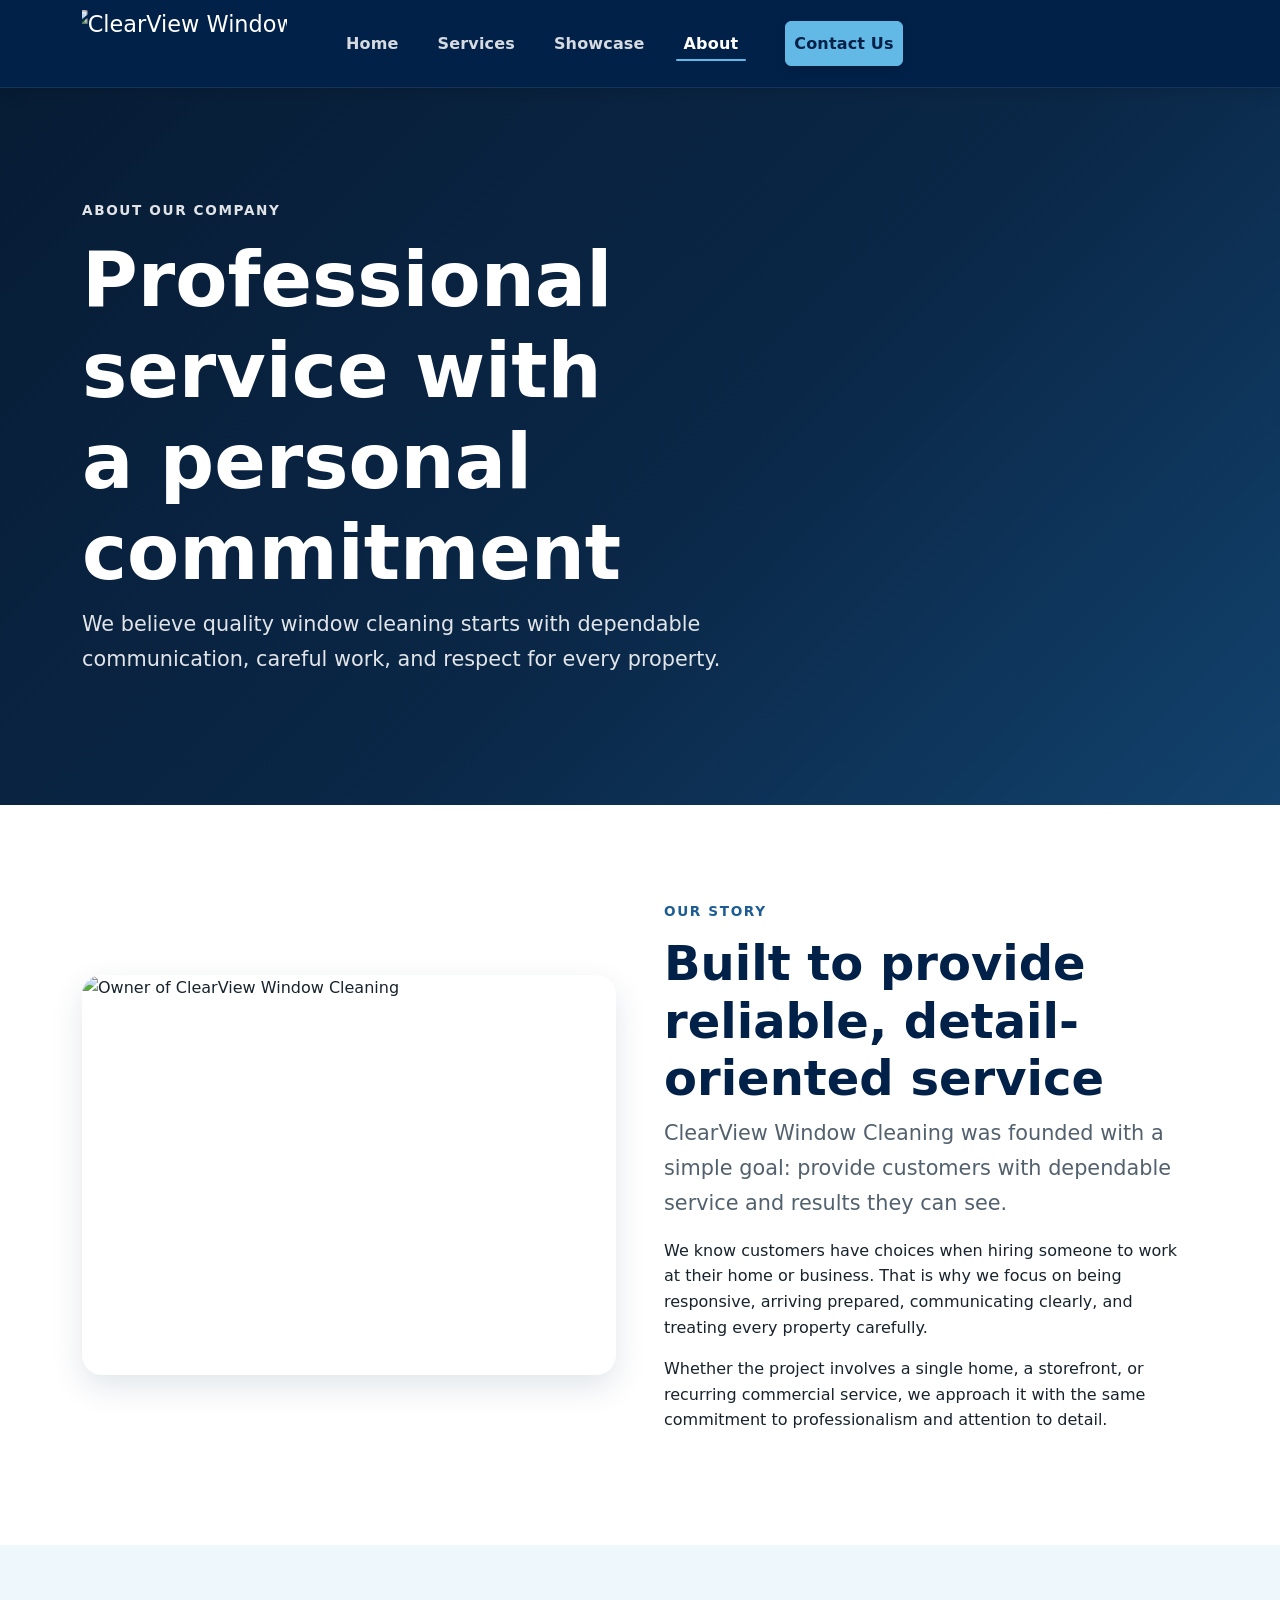
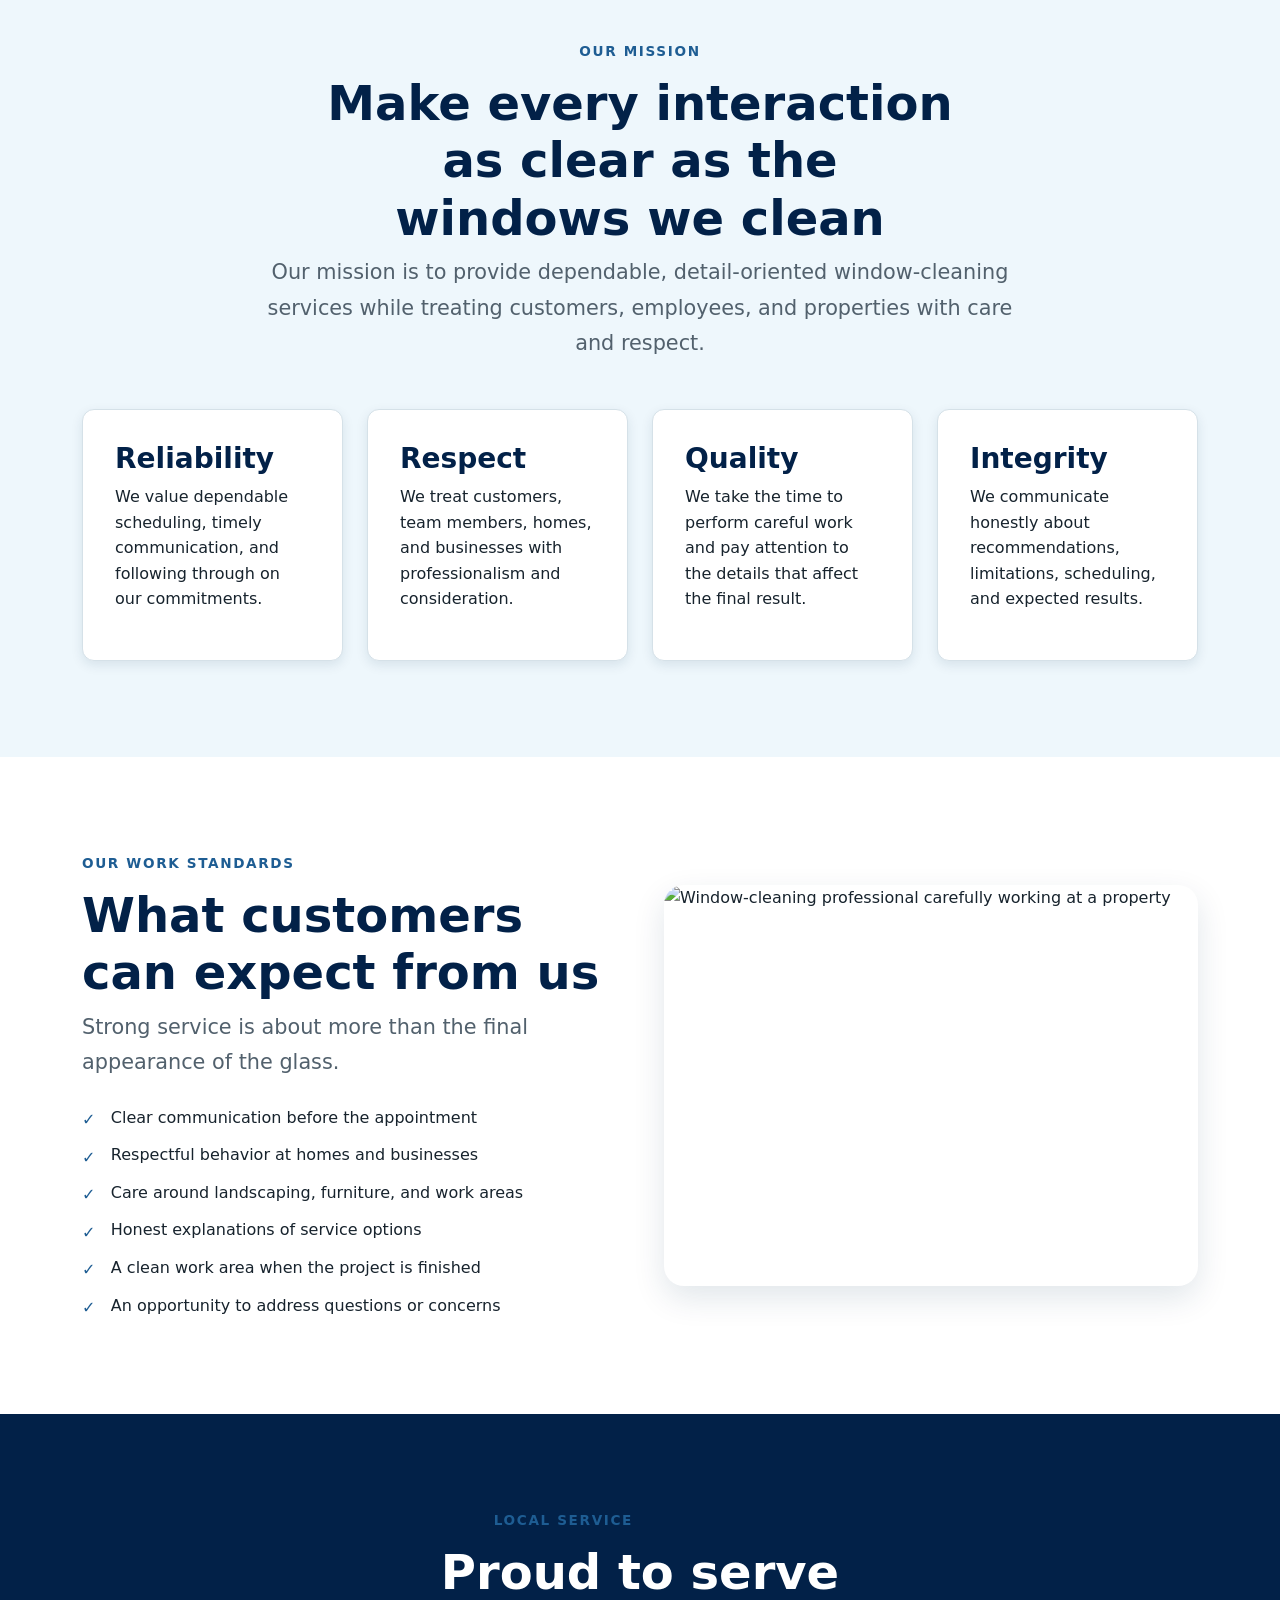
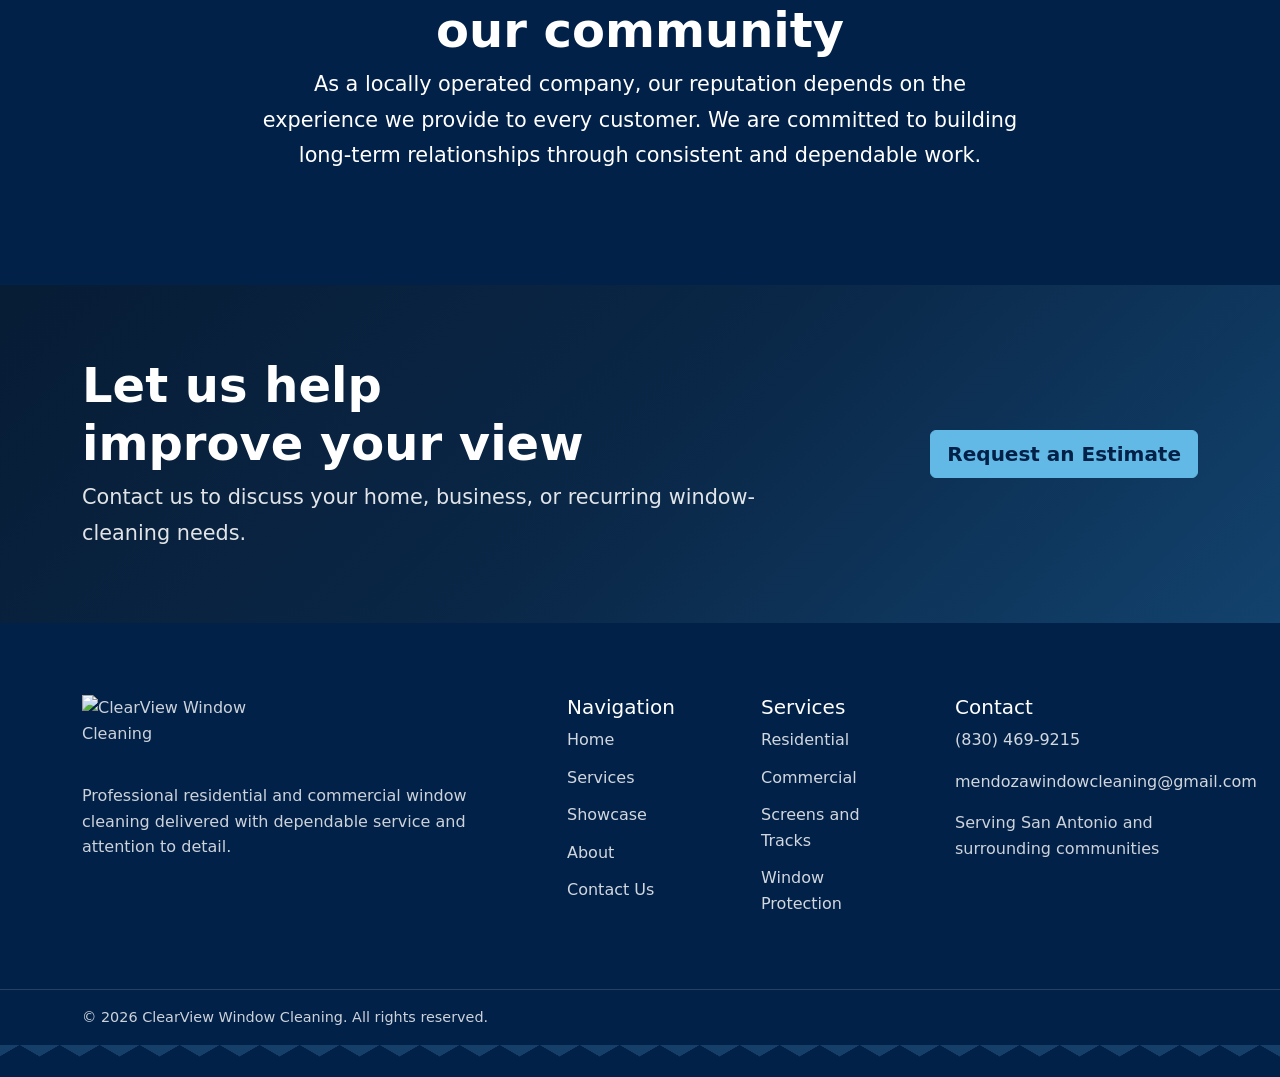
==== about.html @ 62ae5c35 "added some new things and fixing up the site" ====
<!doctype html>
<html lang="en">

<head>
    <meta charset="utf-8">
    <meta name="viewport" content="width=device-width, initial-scale=1">
    <meta name="description"
        content="Learn about ClearView Window Cleaning, our service philosophy, business values, and commitment to dependable window care.">
    <meta name="robots" content="index, follow">

    <title>
        About ClearView Window Cleaning | Our Values and Approach
    </title>

    <link rel="icon" href="icons/favicon.svg" type="image/svg+xml">
    <link rel="stylesheet" href="https://cdn.jsdelivr.net/npm/bootstrap@5.3.8/dist/css/bootstrap.min.css">
    <link rel="stylesheet" href="css/styles.css">
</head>

<body>
    <a class="skip-link" href="#main-content">
        Skip to main content
    </a>

    <header>
        <nav class="navbar navbar-expand-lg navbar-dark site-navbar" aria-label="Primary navigation">
            <div class="container">
                <a class="navbar-brand" href="index.html" aria-label="ClearView Window Cleaning home">
                    <img src="images/logo/company-logo.svg" alt="ClearView Window Cleaning" width="224" height="64">
                </a>

                <button class="navbar-toggler" type="button" data-bs-toggle="collapse"
                    data-bs-target="#primary-navigation" aria-controls="primary-navigation" aria-expanded="false"
                    aria-label="Open navigation menu">
                    <span class="navbar-toggler-icon"></span>
                </button>

                <div class="collapse navbar-collapse" id="primary-navigation">
                    <ul class="navbar-nav ms-auto">
                        <li class="nav-item">
                            <a class="nav-link" href="index.html" data-nav-link>
                                Home
                            </a>
                        </li>

                        <li class="nav-item">
                            <a class="nav-link" href="services.html" data-nav-link>
                                Services
                            </a>
                        </li>

                        <li class="nav-item">
                            <a class="nav-link" href="showcase.html" data-nav-link>
                                Showcase
                            </a>
                        </li>

                        <li class="nav-item">
                            <a class="nav-link" href="about.html" data-nav-link>
                                About
                            </a>
                        </li>

                        <li class="nav-item ms-lg-2">
                            <a class="nav-link nav-contact-link" href="contact.html" data-nav-link>
                                Contact Us
                            </a>
                        </li>
                    </ul>
                </div>
            </div>
        </nav>
    </header>

    <main id="main-content">
        <section class="page-hero honeycomb-accent">
            <div class="container">
                <div class="content-narrow">
                    <p class="section-eyebrow text-light-blue">
                        About our company
                    </p>

                    <h1>
                        Professional service with a personal commitment
                    </h1>

                    <p class="lead">
                        We believe quality window cleaning starts with dependable
                        communication, careful work, and respect for every property.
                    </p>
                </div>
            </div>
        </section>

        <section class="site-section" aria-labelledby="story-heading">
            <div class="container">
                <div class="row align-items-center g-5">
                    <div class="col-lg-6">
                        <img class="about-image" src="images/about/owner.webp" alt="Owner of ClearView Window Cleaning"
                            width="1000" height="750">
                    </div>

                    <div class="col-lg-6">
                        <p class="section-eyebrow">
                            Our story
                        </p>

                        <h2 id="story-heading">
                            Built to provide reliable, detail-oriented service
                        </h2>

                        <p class="lead text-muted-custom">
                            ClearView Window Cleaning was founded with a simple goal:
                            provide customers with dependable service and results
                            they can see.
                        </p>

                        <p>
                            We know customers have choices when hiring someone to
                            work at their home or business. That is why we focus on
                            being responsive, arriving prepared, communicating
                            clearly, and treating every property carefully.
                        </p>

                        <p>
                            Whether the project involves a single home, a storefront,
                            or recurring commercial service, we approach it with the
                            same commitment to professionalism and attention to
                            detail.
                        </p>
                    </div>
                </div>
            </div>
        </section>

        <section class="site-section section-soft-blue" aria-labelledby="mission-heading">
            <div class="container">
                <div class="section-header">
                    <p class="section-eyebrow">
                        Our mission
                    </p>

                    <h2 id="mission-heading">
                        Make every interaction as clear as the windows we clean
                    </h2>

                    <p class="lead text-muted-custom">
                        Our mission is to provide dependable, detail-oriented
                        window-cleaning services while treating customers,
                        employees, and properties with care and respect.
                    </p>
                </div>

                <div class="row g-4">
                    <div class="col-md-6 col-xl-3">
                        <article class="value-card">
                            <div class="value-card__body">
                                <h3>
                                    Reliability
                                </h3>

                                <p>
                                    We value dependable scheduling, timely communication,
                                    and following through on our commitments.
                                </p>
                            </div>
                        </article>
                    </div>

                    <div class="col-md-6 col-xl-3">
                        <article class="value-card">
                            <div class="value-card__body">
                                <h3>
                                    Respect
                                </h3>

                                <p>
                                    We treat customers, team members, homes, and
                                    businesses with professionalism and consideration.
                                </p>
                            </div>
                        </article>
                    </div>

                    <div class="col-md-6 col-xl-3">
                        <article class="value-card">
                            <div class="value-card__body">
                                <h3>
                                    Quality
                                </h3>

                                <p>
                                    We take the time to perform careful work and pay
                                    attention to the details that affect the final result.
                                </p>
                            </div>
                        </article>
                    </div>

                    <div class="col-md-6 col-xl-3">
                        <article class="value-card">
                            <div class="value-card__body">
                                <h3>
                                    Integrity
                                </h3>

                                <p>
                                    We communicate honestly about recommendations,
                                    limitations, scheduling, and expected results.
                                </p>
                            </div>
                        </article>
                    </div>
                </div>
            </div>
        </section>

        <section class="site-section" aria-labelledby="standards-heading">
            <div class="container">
                <div class="row align-items-center g-5">
                    <div class="col-lg-6 order-lg-2">
                        <img class="about-image" src="images/about/team-at-work.webp"
                            alt="Window-cleaning professional carefully working at a property" width="1000" height="750"
                            loading="lazy">
                    </div>

                    <div class="col-lg-6 order-lg-1">
                        <p class="section-eyebrow">
                            Our work standards
                        </p>

                        <h2 id="standards-heading">
                            What customers can expect from us
                        </h2>

                        <p class="lead text-muted-custom">
                            Strong service is about more than the final appearance of
                            the glass.
                        </p>

                        <ul class="check-list">
                            <li>
                                Clear communication before the appointment
                            </li>

                            <li>
                                Respectful behavior at homes and businesses
                            </li>

                            <li>
                                Care around landscaping, furniture, and work areas
                            </li>

                            <li>
                                Honest explanations of service options
                            </li>

                            <li>
                                A clean work area when the project is finished
                            </li>

                            <li>
                                An opportunity to address questions or concerns
                            </li>
                        </ul>
                    </div>
                </div>
            </div>
        </section>

        <section class="site-section section-dark honeycomb-accent" aria-labelledby="community-heading">
            <div class="container">
                <div class="content-narrow content-centered text-center">
                    <p class="section-eyebrow text-light-blue">
                        Local service
                    </p>

                    <h2 id="community-heading">
                        Proud to serve our community
                    </h2>

                    <p class="lead content-centered">
                        As a locally operated company, our reputation depends on
                        the experience we provide to every customer. We are
                        committed to building long-term relationships through
                        consistent and dependable work.
                    </p>
                </div>
            </div>
        </section>

        <section class="cta-section" aria-labelledby="about-cta-heading">
            <div class="container">
                <div class="row align-items-center g-4">
                    <div class="col-lg-8">
                        <h2 id="about-cta-heading">
                            Let us help improve your view
                        </h2>

                        <p class="lead mb-0">
                            Contact us to discuss your home, business, or recurring
                            window-cleaning needs.
                        </p>
                    </div>

                    <div class="col-lg-4 text-lg-end">
                        <a class="btn btn-brand btn-lg" href="contact.html">
                            Request an Estimate
                        </a>
                    </div>
                </div>
            </div>
        </section>
    </main>

    <footer class="site-footer honeycomb-strip">
        <div class="site-footer__main">
            <div class="container">
                <div class="row g-5">
                    <div class="col-lg-5">
                        <img class="site-footer__logo" src="images/logo/company-logo.svg"
                            alt="ClearView Window Cleaning" width="224" height="64" loading="lazy">

                        <p>
                            Professional residential and commercial window cleaning
                            delivered with dependable service and attention to detail.
                        </p>
                    </div>

                    <div class="col-6 col-lg-2">
                        <h2 class="h5">Navigation</h2>

                        <ul class="footer-links">
                            <li><a href="index.html">Home</a></li>
                            <li><a href="services.html">Services</a></li>
                            <li><a href="showcase.html">Showcase</a></li>
                            <li><a href="about.html">About</a></li>
                            <li><a href="contact.html">Contact Us</a></li>
                        </ul>
                    </div>

                    <div class="col-6 col-lg-2">
                        <h2 class="h5">Services</h2>

                        <ul class="footer-links">
                            <li>
                                <a href="services.html#residential">
                                    Residential
                                </a>
                            </li>

                            <li>
                                <a href="services.html#commercial">
                                    Commercial
                                </a>
                            </li>

                            <li>
                                <a href="services.html#tracks">
                                    Screens and Tracks
                                </a>
                            </li>

                            <li>
                                <a href="services.html#protection">
                                    Window Protection
                                </a>
                            </li>
                        </ul>
                    </div>

                    <div class="col-lg-3">
                        <h2 class="h5">Contact</h2>

                        <address>
                            <p>
                                <a href="tel:+8304699215">
                                    (830) 469-9215
                                </a>
                            </p>

                            <p>
                                <a href="mailto:mendozawindowcleaning@gmail.com">
                                    mendozawindowcleaning@gmail.com
                                </a>
                            </p>

                            <p>
                                Serving San Antonio and surrounding communities
                            </p>
                        </address>
                    </div>
                </div>
            </div>
        </div>

        <div class="site-footer__bottom">
            <div class="container">
                <p>
                    &copy;
                    <span data-current-year></span>
                    ClearView Window Cleaning. All rights reserved.
                </p>
            </div>
        </div>
    </footer>

    <script src="https://cdn.jsdelivr.net/npm/bootstrap@5.3.8/dist/js/bootstrap.bundle.min.js"></script>

    <script src="js/main.js"></script>
</body>

</html>
---- css/styles.css ----
/* ==================================================
   1. Custom Properties
   ================================================== */

:root {
  /* ===== Brand Colors ===== */

  /* Matches the logo background */
  --color-primary-dark: #022148;

  /* Main brand blue */
  --color-primary: #1E5D93;

  /* Accent blue for buttons */
  --color-primary-light: #63B9E6;

  /* Very light background */
  --color-primary-soft: #EEF7FC;

  /* ===== Neutrals ===== */

  --color-white: #ffffff;
  --color-off-white: #f7fafc;
  --color-surface: #ffffff;

  --color-text: #17232d;
  --color-text-muted: #52616d;
  --color-border: #d5e1e8;

  --color-error: #a32121;
  --color-success: #176b3a;
  --color-focus: #f5c84b;

  --font-family-base:
    system-ui,
    -apple-system,
    blinkmacsystemfont,
    "Segoe UI",
    sans-serif;

  --content-width: 75rem;
  --content-width-narrow: 48rem;
  --text-width: 65ch;

  --space-1: 0.5rem;
  --space-2: 0.75rem;
  --space-3: 1rem;
  --space-4: 1.5rem;
  --space-5: 2rem;
  --space-6: 3rem;
  --space-7: 4.5rem;
  --space-8: 6rem;

  --radius-small: 0.375rem;
  --radius-medium: 0.75rem;
  --radius-large: 1.25rem;
  --radius-pill: 100rem;

  --shadow-small: 0 0.25rem 0.75rem rgb(9 47 80 / 10%);
  --shadow-card: 0 0.75rem 2rem rgb(9 47 80 / 12%);
  --shadow-navbar: 0 0.25rem 1rem rgb(0 0 0 / 12%);

  --transition-fast: 150ms ease;
  --transition-standard: 250ms ease;
}


/* ==================================================
   2. Global Styles
   ================================================== */

html {
  scroll-behavior: smooth;
}

body {
  min-height: 100vh;
  margin: 0;
  overflow-x: hidden;
  color: var(--color-text);
  background-color: var(--color-white);
  font-family: var(--font-family-base);
  line-height: 1.6;
  text-rendering: optimizelegibility;
}

img,
svg {
  display: block;
  max-width: 100%;
}

img {
  height: auto;
}

a {
  color: var(--color-primary);
  text-decoration-thickness: 0.1em;
  text-underline-offset: 0.2em;
}

a:hover {
  color: var(--color-primary-dark);
}

button,
input,
select,
textarea {
  font: inherit;
}

address {
  margin: 0;
  font-style: normal;
}

main {
  overflow: hidden;
}


/* ==================================================
   3. Typography
   ================================================== */

h1,
h2,
h3,
h4,
h5,
h6 {
  margin-top: 0;
  color: var(--color-primary-dark);
  font-weight: 700;
  line-height: 1.2;
  text-wrap: balance;
}

h1 {
  font-size: clamp(2.4rem, 6vw, 4.75rem);
}

h2 {
  font-size: clamp(1.9rem, 4vw, 3rem);
}

h3 {
  font-size: clamp(1.3rem, 2.5vw, 1.75rem);
}

p {
  max-width: var(--text-width);
}

.lead {
  font-size: clamp(1.1rem, 2vw, 1.3rem);
  line-height: 1.7;
}

.text-muted-custom {
  color: var(--color-text-muted);
}

.text-light-blue {
  color: var(--color-primary-light);
}

.section-eyebrow {
  margin-bottom: var(--space-2);
  color: var(--color-primary);
  font-size: 0.85rem;
  font-weight: 700;
  letter-spacing: 0.12em;
  text-transform: uppercase;
}


/* ==================================================
   4. Accessibility
   ================================================== */

.skip-link {
  position: fixed;
  top: var(--space-2);
  left: var(--space-2);
  z-index: 2000;
  padding: var(--space-2) var(--space-3);
  color: var(--color-white);
  background-color: var(--color-primary-dark);
  border-radius: var(--radius-small);
  transform: translateY(-200%);
  transition: transform var(--transition-fast);
}

.skip-link:focus {
  transform: translateY(0);
}

:focus-visible {
  outline: 0.2rem solid var(--color-focus);
  outline-offset: 0.2rem;
}

.visually-hidden-focusable:not(:focus, :focus-within) {
  position: absolute !important;
}

.required-indicator {
  color: var(--color-error);
}


/* ==================================================
   5. Shared Layout
   ================================================== */

.site-section {
  padding-block: clamp(4rem, 8vw, var(--space-8));
}

.site-section-sm {
  padding-block: clamp(2.5rem, 5vw, var(--space-6));
}

.section-light {
  background-color: var(--color-off-white);
}

.section-soft-blue {
  background-color: var(--color-primary-soft);
}

.section-dark {
  color: var(--color-white);
  background-color: var(--color-primary-dark);
}

.section-dark h2,
.section-dark h3 {
  color: var(--color-white);
}

.section-header {
  max-width: var(--content-width-narrow);
  margin-inline: auto;
  margin-bottom: clamp(2rem, 5vw, var(--space-6));
  text-align: center;
}

.section-header p {
  margin-inline: auto;
}

.content-narrow {
  max-width: var(--content-width-narrow);
}

.content-centered {
  margin-inline: auto;
}


/* ==================================================
   6. Header and Navigation
   ================================================== */

.site-navbar {
  position: relative;
  z-index: 1030;
  min-height: 5.5rem;
  padding-block: 0.5rem;
  background-color: var(--color-primary-dark);
  border-bottom: 0.0625rem solid rgb(255 255 255 / 8%);
  box-shadow: var(--shadow-navbar);
}

.site-navbar .container {
  display: flex;
  align-items: center;
  justify-content: flex-start;
  gap: clamp(1.5rem, 4vw, 4rem);
}

/* Logo */

.site-navbar .navbar-brand {
  display: flex;
  align-items: center;
  flex: 0 0 auto;
  width: clamp(12rem, 16vw, 15rem);
  height: 4.25rem;
  padding: 0;
  margin: 0;
  overflow: hidden;
  background-color: var(--color-primary-dark);
}

.site-navbar .navbar-brand img {
  display: block;
  width: 100%;
  height: 100%;
  max-width: none;
  max-height: none;
  object-fit: cover;
  object-position: center;
  transform: scale(1.12);
}

/* Navigation container */

.site-navbar .navbar-collapse {
  flex: 0 1 auto;
}

.site-navbar .navbar-nav {
  display: flex;
  align-items: center;
  gap: clamp(1rem, 1.8vw, 1.75rem);
  margin: 0 !important;
}

/* Individual navigation items */

.site-navbar .nav-item {
  display: flex;
  align-items: center;
}

.site-navbar .nav-link {
  position: relative;
  padding: 0.8rem 0;
  color: rgb(255 255 255 / 84%);
  background-color: transparent;
  font-size: 1rem;
  font-weight: 600;
  letter-spacing: 0.01em;
  line-height: 1.2;
  border-radius: 0;
  transition:
    color var(--transition-fast),
    opacity var(--transition-fast);
}

.site-navbar .nav-link::after {
  position: absolute;
  right: 0;
  bottom: 0.3rem;
  left: 0;
  height: 0.125rem;
  content: "";
  background-color: var(--color-primary-light);
  border-radius: var(--radius-pill);
  transform: scaleX(0);
  transform-origin: center;
  transition: transform var(--transition-fast);
}

.site-navbar .nav-link:hover,
.site-navbar .nav-link:focus-visible {
  color: var(--color-white);
  background-color: transparent;
}

.site-navbar .nav-link:hover::after,
.site-navbar .nav-link:focus-visible::after {
  transform: scaleX(0.45);
}

/* Current page */

.site-navbar .nav-link.active,
.site-navbar .nav-link[aria-current="page"] {
  color: var(--color-white);
  background-color: transparent;
}

.site-navbar .nav-link.active::after,
.site-navbar .nav-link[aria-current="page"]::after {
  transform: scaleX(1);
}

/* Contact call-to-action */

.site-navbar .nav-contact-link {
  padding: 0.75rem 1.1rem;
  margin-left: var(--space-1);
  color: var(--color-primary-dark) !important;
  background-color: var(--color-primary-light);
  border: 0.0625rem solid var(--color-primary-light);
  border-radius: var(--radius-small);
  box-shadow: 0 0.25rem 0.75rem rgb(0 0 0 / 12%);
  transition:
    color var(--transition-fast),
    background-color var(--transition-fast),
    border-color var(--transition-fast),
    box-shadow var(--transition-fast),
    transform var(--transition-fast);
}

.site-navbar .nav-contact-link::after {
  display: none;
}

.site-navbar .nav-contact-link:hover,
.site-navbar .nav-contact-link:focus-visible {
  color: var(--color-white) !important;
  background-color: var(--color-primary);
  border-color: var(--color-primary);
  box-shadow: 0 0.4rem 1rem rgb(0 0 0 / 18%);
  transform: translateY(-0.1rem);
}

.site-navbar .nav-contact-link.active,
.site-navbar .nav-contact-link[aria-current="page"] {
  color: var(--color-white) !important;
  background-color: var(--color-primary);
  border-color: var(--color-primary);
}

/* Mobile menu button */

.site-navbar .navbar-toggler {
  padding: 0.55rem 0.7rem;
  margin-left: auto;
  color: var(--color-white);
  background-color: transparent;
  border-color: rgb(255 255 255 / 35%);
  border-radius: var(--radius-small);
}

.site-navbar .navbar-toggler:hover {
  background-color: rgb(255 255 255 / 8%);
}

.site-navbar .navbar-toggler:focus {
  box-shadow: 0 0 0 0.2rem rgb(99 185 230 / 35%);
}


/* ==================================================
   7. Hero Sections
   ================================================== */

.hero {
  position: relative;
  display: grid;
  min-height: clamp(34rem, 80svh, 48rem);
  align-items: center;
  isolation: isolate;
  color: var(--color-white);
  background-color: var(--color-primary-dark);
  background-position: center;
  background-size: cover;
}

.hero::before {
  position: absolute;
  z-index: -2;
  inset: 0;
  content: "";
  background:
    radial-gradient(
      circle at top right,
      rgb(28 89 138 / 18%),
      transparent 40%
    ),
    linear-gradient(
      90deg,
      rgb(5 25 44 / 82%) 0%,
      rgb(10 39 71 / 58%) 55%,
      rgb(10 39 71 / 15%) 100%
    );
}

.hero-content {
  max-width: 46rem;
  padding-block: var(--space-7);
}

.hero h1 {
  color: var(--color-white);
}

.hero p {
  color: rgb(255 255 255 / 90%);
}

.hero-actions {
  display: flex;
  flex-wrap: wrap;
  gap: var(--space-3);
  margin-top: var(--space-5);
}

.page-hero {
  position: relative;
  padding-block: clamp(4.5rem, 10vw, 7rem);
  overflow: hidden;
  color: var(--color-white);
    background:
        linear-gradient(
            135deg,
            #071C35 0%,
            #0A2747 55%,
            #12426D 100%
        );
}

.page-hero h1 {
  color: var(--color-white);
}

.page-hero p {
  color: rgb(255 255 255 / 88%);
}

.hero--home {
  background-image: url("../images/logo/business_vehicle2.png");
}

/* ==================================================
   8. Buttons
   ================================================== */

.btn {
  border-radius: var(--radius-small);
  font-weight: 700;
  transition:
    transform var(--transition-fast),
    background-color var(--transition-fast),
    border-color var(--transition-fast),
    color var(--transition-fast),
    box-shadow var(--transition-fast);
}

.btn:hover {
  transform: translateY(-0.1rem);
}

.btn-brand {
  color: var(--color-primary-dark);
  background-color: var(--color-primary-light);
  border-color: var(--color-primary-light);
}

.btn-brand:hover,
.btn-brand:focus-visible {
  color: var(--color-white);
  background-color: var(--color-primary);
  border-color: var(--color-primary);
}

.btn-brand-dark {
  color: var(--color-white);
  background-color: var(--color-primary-dark);
  border-color: var(--color-primary-dark);
}

.btn-brand-dark:hover,
.btn-brand-dark:focus-visible {
  color: var(--color-white);
  background-color: var(--color-primary);
  border-color: var(--color-primary);
}

.btn-brand-outline {
  color: var(--color-primary-dark);
  background-color: transparent;
  border-color: var(--color-primary);
}

.btn-brand-outline:hover,
.btn-brand-outline:focus-visible,
.btn-brand-outline.active {
  color: var(--color-white);
  background-color: var(--color-primary);
  border-color: var(--color-primary);
}

.btn-white-outline {
  color: var(--color-white);
  background-color: transparent;
  border-color: rgb(255 255 255 / 75%);
}

.btn-white-outline:hover,
.btn-white-outline:focus-visible {
  color: var(--color-primary-dark);
  background-color: var(--color-white);
  border-color: var(--color-white);
}


/* ==================================================
   9. Cards
   ================================================== */

.service-card,
.feature-card,
.value-card {
  height: 100%;
  overflow: hidden;
  background-color: var(--color-surface);
  border: 0.0625rem solid var(--color-border);
  border-radius: var(--radius-medium);
  box-shadow: var(--shadow-small);
  transition:
    transform var(--transition-standard),
    box-shadow var(--transition-standard);
}

.service-card:hover,
.feature-card:hover,
.value-card:hover {
  transform: translateY(-0.35rem);
  box-shadow: var(--shadow-card);
}

.service-card img {
  width: 100%;
  aspect-ratio: 16 / 10;
  object-fit: cover;
}

.service-card__body,
.feature-card__body,
.value-card__body {
  padding: clamp(1.25rem, 3vw, var(--space-5));
}

.service-card__icon,
.feature-card__icon {
  display: inline-grid;
  width: 3.5rem;
  aspect-ratio: 1;
  margin-bottom: var(--space-4);
  place-items: center;
  color: var(--color-primary-dark);
  background-color: var(--color-primary-soft);
  border-radius: 50%;
}

.service-card__icon svg,
.feature-card__icon svg {
  width: 1.75rem;
  height: 1.75rem;
}


/* ==================================================
   10. Service Detail Sections
   ================================================== */

.service-detail {
  padding-block: var(--space-6);
  border-bottom: 0.0625rem solid var(--color-border);
}

.service-detail:last-child {
  border-bottom: 0;
}

.service-detail__image {
  width: 100%;
  aspect-ratio: 4 / 3;
  object-fit: cover;
  border-radius: var(--radius-large);
  box-shadow: var(--shadow-card);
}

.check-list {
  display: grid;
  gap: var(--space-2);
  padding: 0;
  margin: var(--space-4) 0 0;
  list-style: none;
}

.check-list li {
  position: relative;
  padding-left: 1.8rem;
}

.check-list li::before {
  position: absolute;
  top: 0.15em;
  left: 0;
  color: var(--color-primary);
  content: "✓";
  font-weight: 800;
}


/* ==================================================
   11. Showcase Gallery
   ================================================== */

.gallery-filters {
  display: flex;
  flex-wrap: wrap;
  justify-content: center;
  gap: var(--space-2);
  margin-bottom: var(--space-5);
}

.gallery-item {
  transition:
    opacity var(--transition-standard),
    transform var(--transition-standard);
}

.gallery-item[hidden] {
  display: none;
}

.gallery-card {
  position: relative;
  height: 100%;
  overflow: hidden;
  background-color: var(--color-primary-dark);
  border-radius: var(--radius-medium);
  box-shadow: var(--shadow-small);
}

.gallery-card img {
  width: 100%;
  aspect-ratio: 4 / 3;
  object-fit: cover;
  transition:
    transform var(--transition-standard),
    opacity var(--transition-standard);
}

.gallery-card:hover img {
  opacity: 0.82;
  transform: scale(1.035);
}

.gallery-card__content {
  position: absolute;
  right: 0;
  bottom: 0;
  left: 0;
  padding: var(--space-4);
  color: var(--color-white);
  background:
    linear-gradient(
      0deg,
      rgb(5 32 55 / 92%),
      rgb(5 32 55 / 0%)
    );
}

.gallery-card__content h2,
.gallery-card__content h3 {
  margin-bottom: var(--space-1);
  color: var(--color-white);
}

.gallery-card__content p {
  margin: 0;
  color: rgb(255 255 255 / 88%);
}


/* ==================================================
   12. About Page
   ================================================== */

.about-image {
  width: 100%;
  aspect-ratio: 4 / 3;
  object-fit: cover;
  border-radius: var(--radius-large);
  box-shadow: var(--shadow-card);
}

.stat {
  padding: var(--space-4);
  text-align: center;
  background-color: var(--color-primary-soft);
  border-radius: var(--radius-medium);
}

.stat__number {
  display: block;
  color: var(--color-primary-dark);
  font-size: clamp(2rem, 5vw, 3.25rem);
  font-weight: 800;
  line-height: 1;
}

.stat__label {
  display: block;
  margin-top: var(--space-2);
  color: var(--color-text-muted);
  font-weight: 600;
}


/* ==================================================
   13. Contact Page and Forms
   ================================================== */

.contact-card {
  /* height: 100%; */
  padding: clamp(1.5rem, 4vw, var(--space-6));
  background-color: var(--color-white);
  border: 0.0625rem solid var(--color-border);
  border-radius: var(--radius-large);
  box-shadow: var(--shadow-card);
}

.contact-details {
  display: grid;
  gap: var(--space-4);
  padding: 0;
  margin: 0;
  list-style: none;
}

.contact-details__item {
  display: grid;
  grid-template-columns: auto 1fr;
  gap: var(--space-3);
  align-items: start;
}

.contact-details__icon {
  display: grid;
  width: 2.75rem;
  aspect-ratio: 1;
  place-items: center;
  color: var(--color-primary-dark);
  background-color: var(--color-primary-soft);
  border-radius: 50%;
}

.form-label {
  color: var(--color-primary-dark);
  font-weight: 700;
}

.form-control,
.form-select {
  min-height: 3rem;
  color: var(--color-text);
  background-color: var(--color-white);
  border-color: var(--color-border);
  border-radius: var(--radius-small);
}

textarea.form-control {
  min-height: 10rem;
  resize: vertical;
}

.form-control:focus,
.form-select:focus {
  border-color: var(--color-primary);
  box-shadow: 0 0 0 0.2rem rgb(23 109 163 / 20%);
}

.form-control.is-invalid,
.form-select.is-invalid {
  border-color: var(--color-error);
}

.form-status {
  display: none;
  padding: var(--space-3);
  margin-top: var(--space-4);
  border-radius: var(--radius-small);
}

.form-status.is-visible {
  display: block;
}

.form-status--success {
  color: var(--color-success);
  background-color: rgb(23 107 58 / 10%);
  border: 0.0625rem solid rgb(23 107 58 / 35%);
}

.form-status--error {
  color: var(--color-error);
  background-color: rgb(163 33 33 / 10%);
  border: 0.0625rem solid rgb(163 33 33 / 35%);
}


/* ==================================================
   14. Call-to-Action Sections
   ================================================== */

.cta-section {
  position: relative;
  padding-block: clamp(3.5rem, 8vw, var(--space-7));
  overflow: hidden;
  isolation: isolate;
  color: var(--color-white);
    background:
        linear-gradient(
            135deg,
            #071C35,
            #0A2747,
            #12426D
        );
}

.cta-section h2 {
  color: var(--color-white);
}

.cta-section p {
  color: rgb(255 255 255 / 88%);
}


/* ==================================================
   15. Honeycomb Decorations
   ================================================== */

.honeycomb-accent {
  position: relative;
  overflow: hidden;
}

.honeycomb-accent::after {
  position: absolute;
  right: -3rem;
  bottom: -4rem;
  z-index: -1;
  width: 22rem;
  height: 16rem;
  content: "";
  opacity: 0.12;
  background-image:
    linear-gradient(
      30deg,
      transparent 24%,
      currentcolor 25%,
      currentcolor 26%,
      transparent 27%,
      transparent 74%,
      currentcolor 75%,
      currentcolor 76%,
      transparent 77%
    ),
    linear-gradient(
      150deg,
      transparent 24%,
      currentcolor 25%,
      currentcolor 26%,
      transparent 27%,
      transparent 74%,
      currentcolor 75%,
      currentcolor 76%,
      transparent 77%
    );
  background-size: 3rem 5.2rem;
  color: var(--color-primary-light);
  pointer-events: none;
  transform: rotate(-8deg);
}

.honeycomb-strip {
  position: relative;
}

.honeycomb-strip::after {
  display: block;
  height: 2rem;
  content: "";
  opacity: 0.2;
  background:
    linear-gradient(
      30deg,
      var(--color-primary-light) 12%,
      transparent 12.5%,
      transparent 87%,
      var(--color-primary-light) 87.5%
    ),
    linear-gradient(
      150deg,
      var(--color-primary-light) 12%,
      transparent 12.5%,
      transparent 87%,
      var(--color-primary-light) 87.5%
    );
  background-size: 2.5rem 4.3rem;
}


/* ==================================================
   16. Footer
   ================================================== */

.site-footer {
  color: rgb(255 255 255 / 80%);
  background-color: var(--color-primary-dark);
}

.site-footer__main {
  padding-block: var(--space-7);
}

.site-footer h2,
.site-footer h3 {
  color: var(--color-white);
}

.site-footer a {
  color: rgb(255 255 255 / 82%);
  text-decoration: none;
}

.site-footer a:hover,
.site-footer a:focus-visible {
  color: var(--color-primary-light);
  text-decoration: underline;
}

.site-footer__logo {
  width: auto;
  max-width: 14rem;
  max-height: 4rem;
  margin-bottom: var(--space-4);
}

.footer-links {
  display: grid;
  gap: var(--space-2);
  padding: 0;
  margin: 0;
  list-style: none;
}

.site-footer__bottom {
  padding-block: var(--space-3);
  border-top: 0.0625rem solid rgb(255 255 255 / 14%);
}

.site-footer__bottom p {
  margin: 0;
  font-size: 0.9rem;
}


/* ==================================================
   17. Responsive Adjustments
   ================================================== */

@media (max-width: 61.999em) {
  .site-navbar {
    min-height: 5rem;
  }

  .site-navbar .container {
    justify-content: space-between;
    gap: var(--space-3);
  }

  .site-navbar .navbar-brand {
    width: min(12rem, 58vw);
    height: 3.75rem;
  }

  .site-navbar .navbar-brand img {
    transform: scale(1.1);
  }

  .site-navbar .navbar-collapse {
    flex-basis: 100%;
    margin-top: var(--space-3);
    padding: var(--space-3);
    background-color: #051729;
    border: 0.0625rem solid rgb(255 255 255 / 9%);
    border-radius: var(--radius-medium);
    box-shadow: var(--shadow-card);
  }

  .site-navbar .navbar-nav {
    align-items: stretch;
    gap: 0;
    margin: 0 !important;
  }

  .site-navbar .nav-item {
    display: block;
  }

  .site-navbar .nav-link {
    width: 100%;
    padding: var(--space-3);
    border-bottom: 0.0625rem solid rgb(255 255 255 / 8%);
  }

  .site-navbar .nav-link::after {
    top: 50%;
    right: auto;
    bottom: auto;
    left: 0;
    width: 0.1875rem;
    height: 1.5rem;
    transform: translateY(-50%) scaleY(0);
  }

  .site-navbar .nav-link:hover::after,
  .site-navbar .nav-link:focus-visible::after {
    transform: translateY(-50%) scaleY(0.5);
  }

  .site-navbar .nav-link.active::after,
  .site-navbar .nav-link[aria-current="page"]::after {
    transform: translateY(-50%) scaleY(1);
  }

  .site-navbar .nav-contact-link {
    width: 100%;
    margin-top: var(--space-3);
    margin-left: 0;
    text-align: center;
    border-bottom: 0;
  }

  .site-navbar .nav-contact-link::after {
    display: none;
  }

  .col-lg-7 > .contact-card {
    height: 100%;
  }
}

@media (max-width: 47.999em) {
  .hero {
    min-height: 38rem;
    background-position: 60% center;
  }

  .hero::before {
    background:
      linear-gradient(
        90deg,
        rgb(5 32 55 / 84%),
        rgb(9 47 80 / 58%)
      );
  }

  .hero-actions {
    align-items: stretch;
    flex-direction: column;
  }

  .hero-actions .btn {
    width: 100%;
  }

  .gallery-filters .btn {
    flex: 1 1 auto;
  }
}


/* ==================================================
   18. Reduced Motion
   ================================================== */

@media (prefers-reduced-motion: reduce) {
  html {
    scroll-behavior: auto;
  }

  *,
  *::before,
  *::after {
    scroll-behavior: auto !important;
    transition-duration: 0.01ms !important;
    animation-duration: 0.01ms !important;
    animation-iteration-count: 1 !important;
  }

  .btn:hover,
  .service-card:hover,
  .feature-card:hover,
  .value-card:hover {
    transform: none;
  }
}


/* ==================================================
   19. Print Styles
   ================================================== */

@media print {
  .site-navbar,
  .site-footer,
  .hero-actions,
  .cta-section,
  .gallery-filters {
    display: none !important;
  }

  body {
    color: #000000;
    background: #ffffff;
  }

  a {
    color: inherit;
    text-decoration: underline;
  }
}
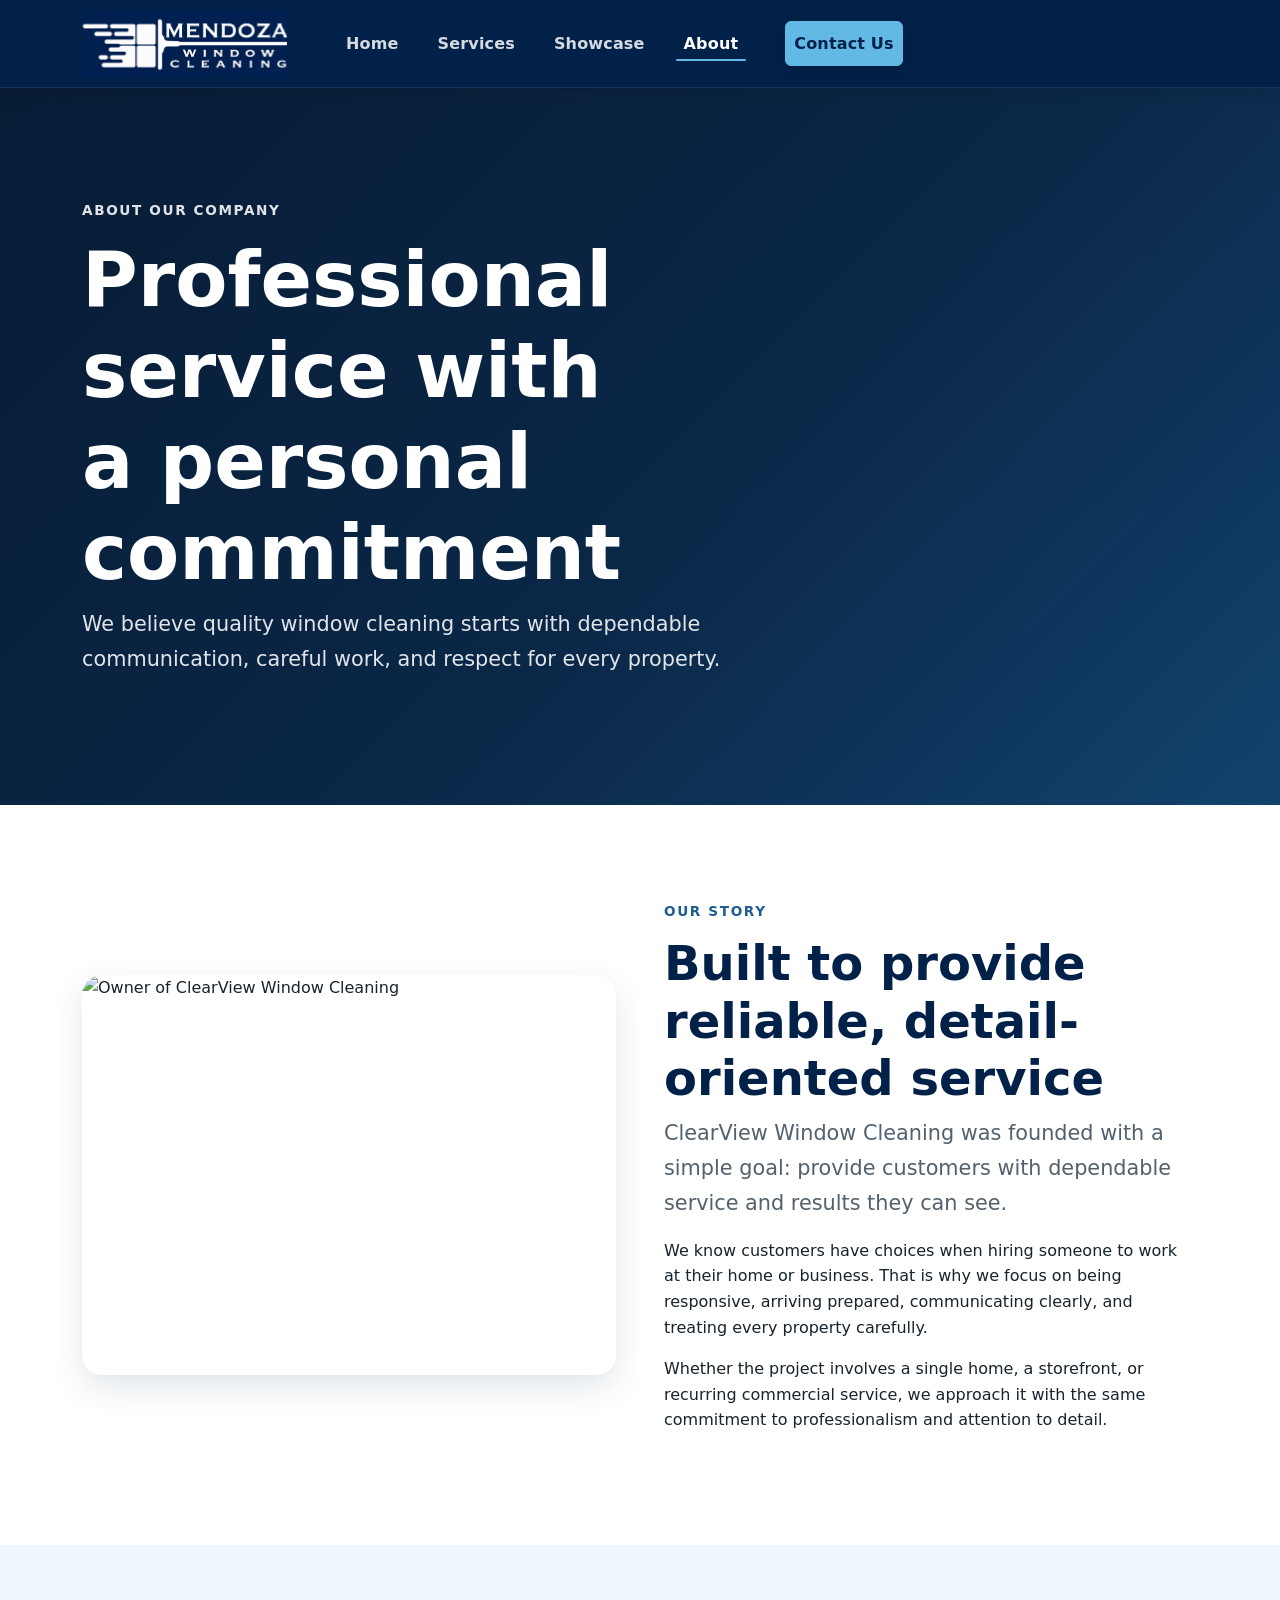
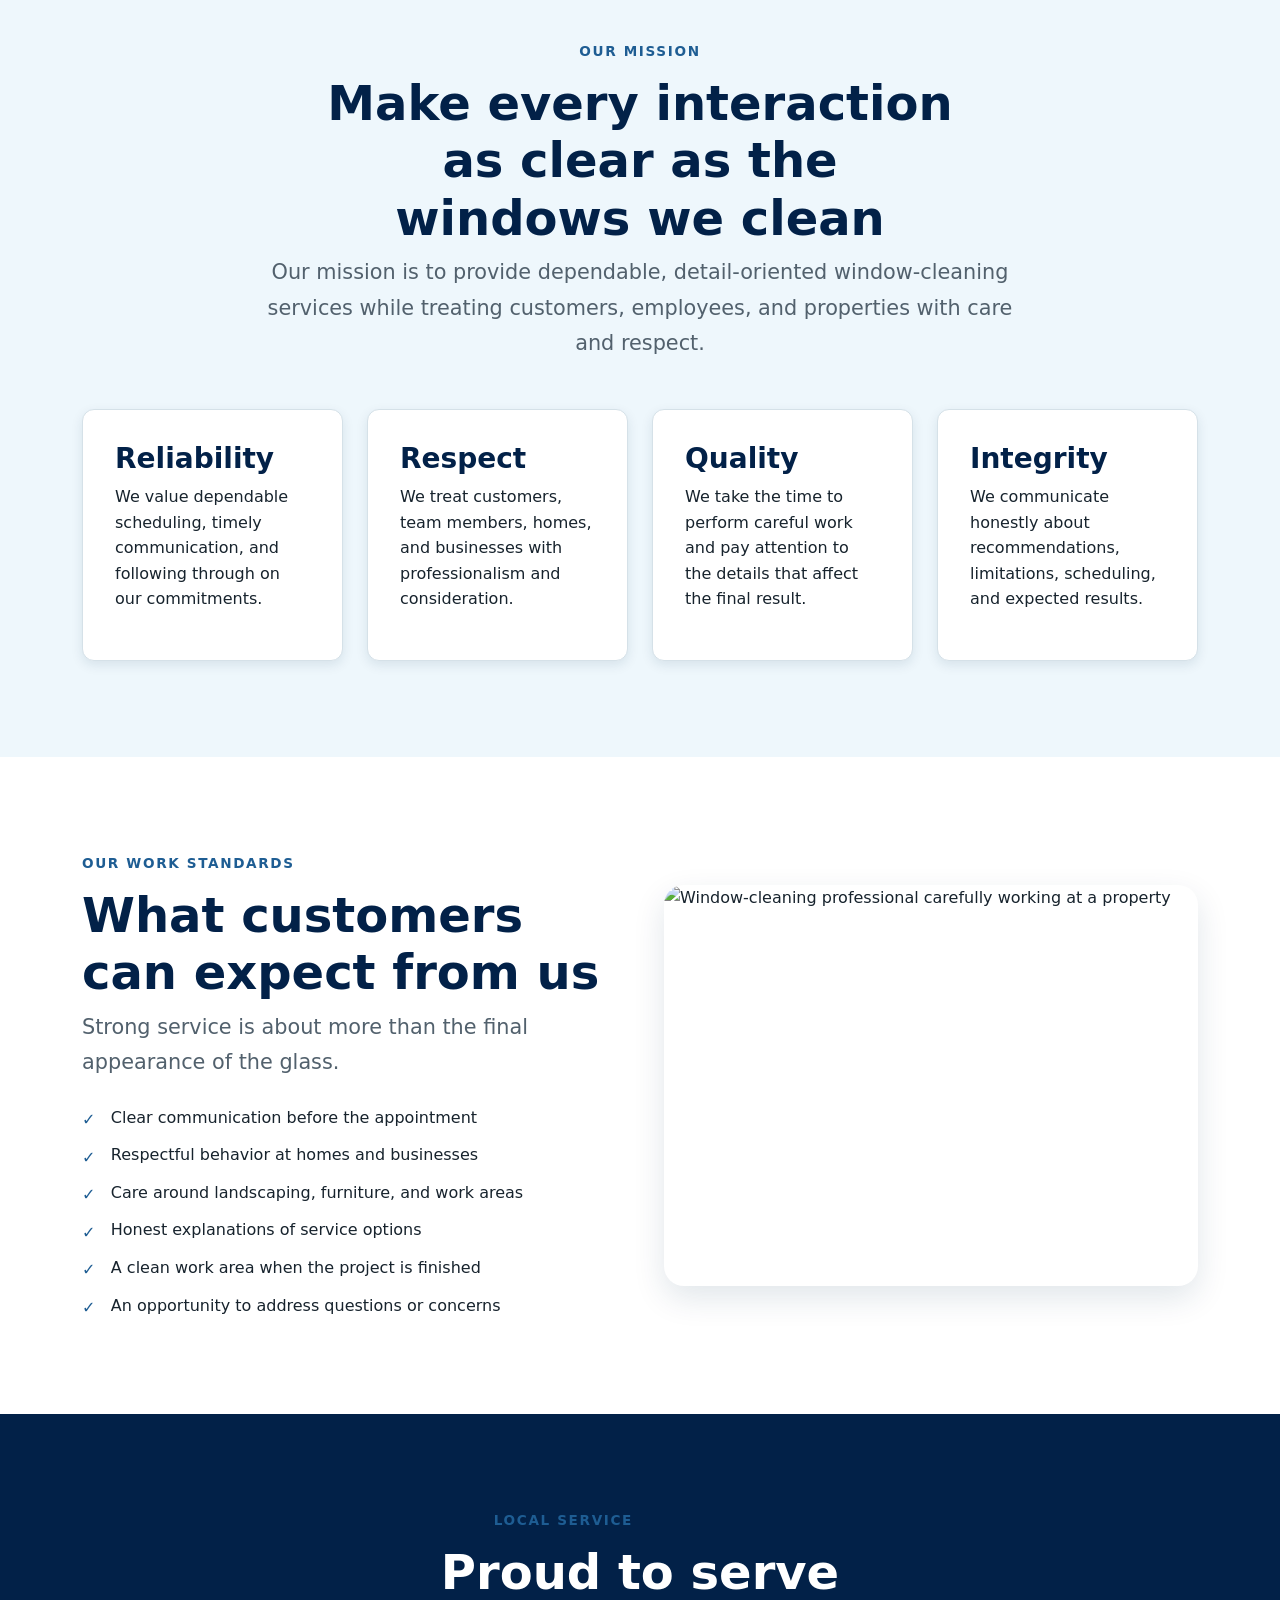
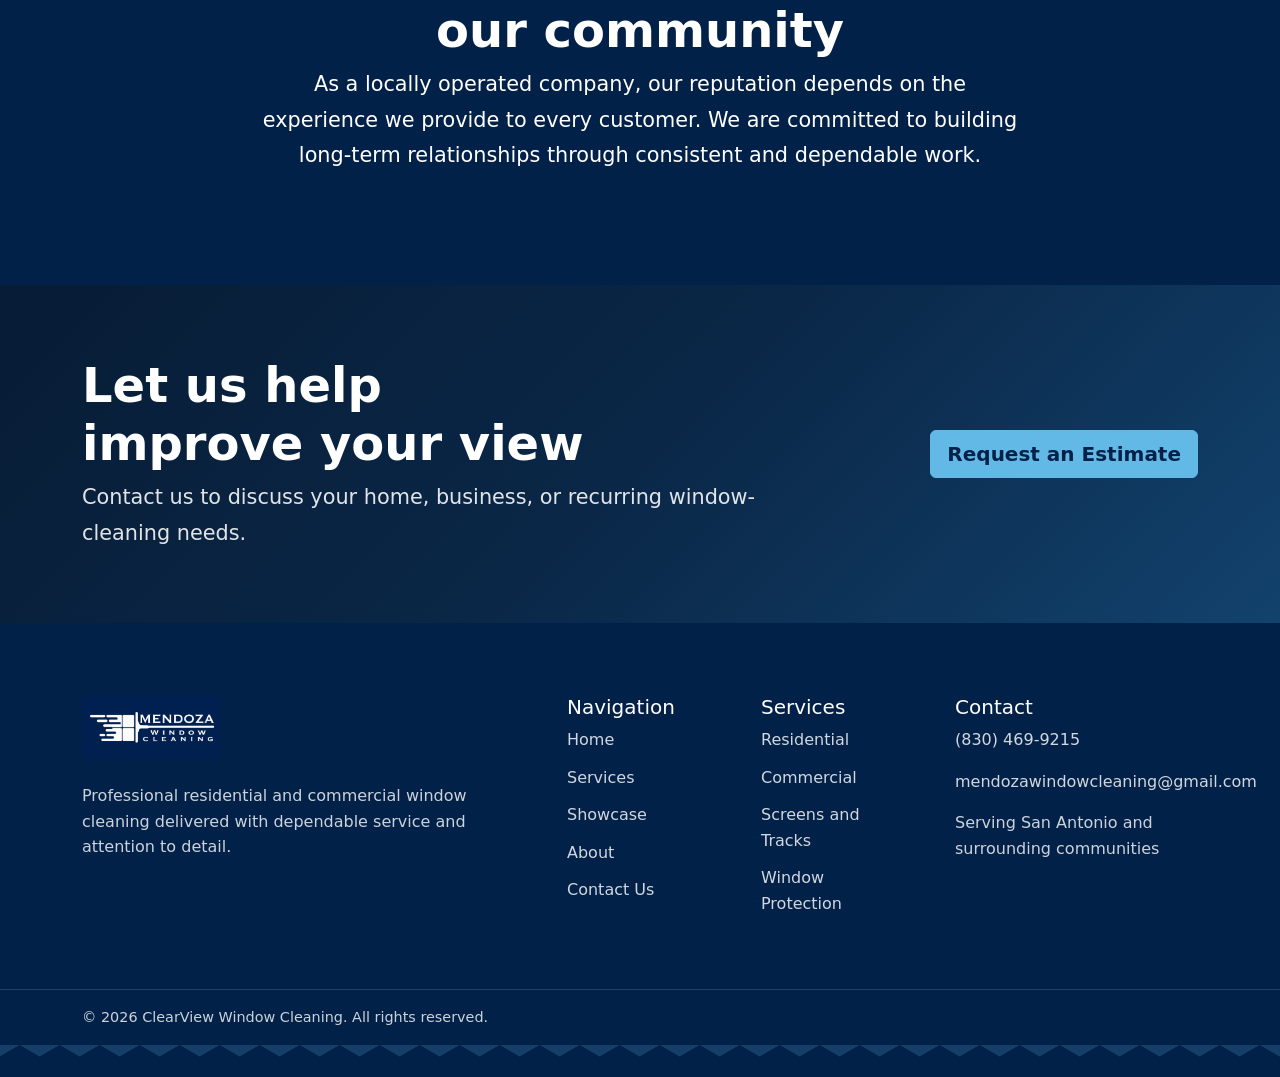
==== commit a1b7051e: "Fixed the headers and footers" ====
--- a/about.html
+++ b/about.html
@@ -23,54 +23,50 @@
     </a>
 
     <header>
-        <nav class="navbar navbar-expand-lg navbar-dark site-navbar" aria-label="Primary navigation">
-            <div class="container">
-                <a class="navbar-brand" href="index.html" aria-label="ClearView Window Cleaning home">
-                    <img src="images/logo/company-logo.svg" alt="ClearView Window Cleaning" width="224" height="64">
-                </a>
-
-                <button class="navbar-toggler" type="button" data-bs-toggle="collapse"
-                    data-bs-target="#primary-navigation" aria-controls="primary-navigation" aria-expanded="false"
-                    aria-label="Open navigation menu">
-                    <span class="navbar-toggler-icon"></span>
-                </button>
-
-                <div class="collapse navbar-collapse" id="primary-navigation">
-                    <ul class="navbar-nav ms-auto">
-                        <li class="nav-item">
-                            <a class="nav-link" href="index.html" data-nav-link>
-                                Home
-                            </a>
-                        </li>
-
-                        <li class="nav-item">
-                            <a class="nav-link" href="services.html" data-nav-link>
-                                Services
-                            </a>
-                        </li>
-
-                        <li class="nav-item">
-                            <a class="nav-link" href="showcase.html" data-nav-link>
-                                Showcase
-                            </a>
-                        </li>
-
-                        <li class="nav-item">
-                            <a class="nav-link" href="about.html" data-nav-link>
-                                About
-                            </a>
-                        </li>
-
-                        <li class="nav-item ms-lg-2">
-                            <a class="nav-link nav-contact-link" href="contact.html" data-nav-link>
-                                Contact Us
-                            </a>
-                        </li>
-                    </ul>
-                </div>
-            </div>
-        </nav>
-    </header>
+            <nav class="navbar navbar-expand-lg navbar-dark site-navbar" aria-label="Primary navigation">
+                <div class="container">
+                    <a class="navbar-brand" href="index.html" aria-label="Mendoza Window Cleaning home">
+                        <img src="images/logo/mendoza_business_logo3.png" alt="Mendoza Window Cleaning" width="224" height="64" />
+                    </a>
+
+                    <button class="navbar-toggler" type="button" data-bs-toggle="collapse"
+                        data-bs-target="#primary-navigation" aria-controls="primary-navigation" aria-expanded="false"
+                        aria-label="Open navigation menu">
+                        <span class="navbar-toggler-icon"></span>
+                    </button>
+
+                    <div class="collapse navbar-collapse" id="primary-navigation">
+                        <ul class="navbar-nav">
+                            <li class="nav-item">
+                                <a class="nav-link" href="index.html" data-nav-link> Home </a>
+                            </li>
+
+                            <li class="nav-item">
+                                <a class="nav-link" href="services.html" data-nav-link>
+                                    Services
+                                </a>
+                            </li>
+
+                            <li class="nav-item">
+                                <a class="nav-link" href="showcase.html" data-nav-link>
+                                    Showcase
+                                </a>
+                            </li>
+
+                            <li class="nav-item">
+                                <a class="nav-link" href="about.html" data-nav-link> About </a>
+                            </li>
+
+                            <li class="nav-item ms-lg-2">
+                                <a class="nav-link nav-contact-link" href="contact.html" data-nav-link>
+                                    Contact Us
+                                </a>
+                            </li>
+                        </ul>
+                    </div>
+                </div>
+            </nav>
+        </header>
 
     <main id="main-content">
         <section class="page-hero honeycomb-accent">
@@ -318,7 +314,7 @@
             <div class="container">
                 <div class="row g-5">
                     <div class="col-lg-5">
-                        <img class="site-footer__logo" src="images/logo/company-logo.svg"
+                        <img class="site-footer__logo" src="images/logo/mendoza_business_logo3.png"
                             alt="ClearView Window Cleaning" width="224" height="64" loading="lazy">
 
                         <p>
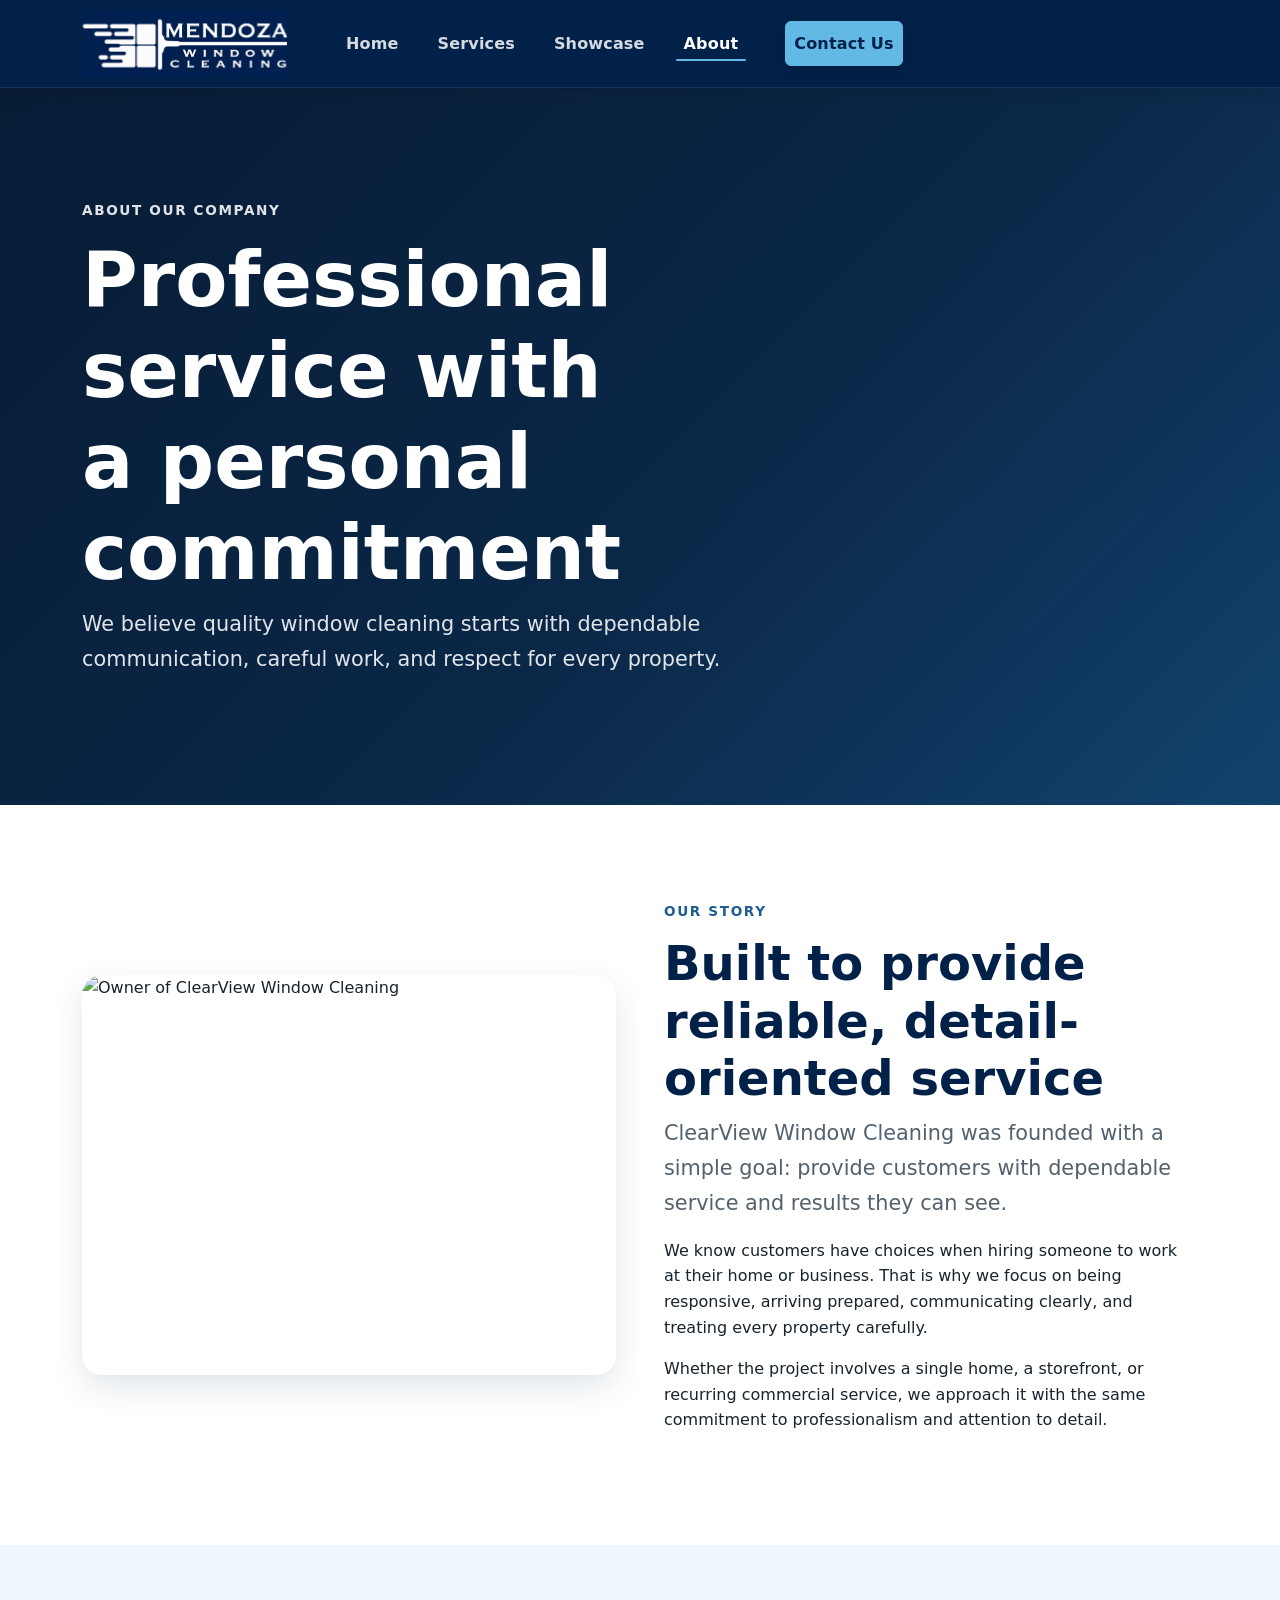
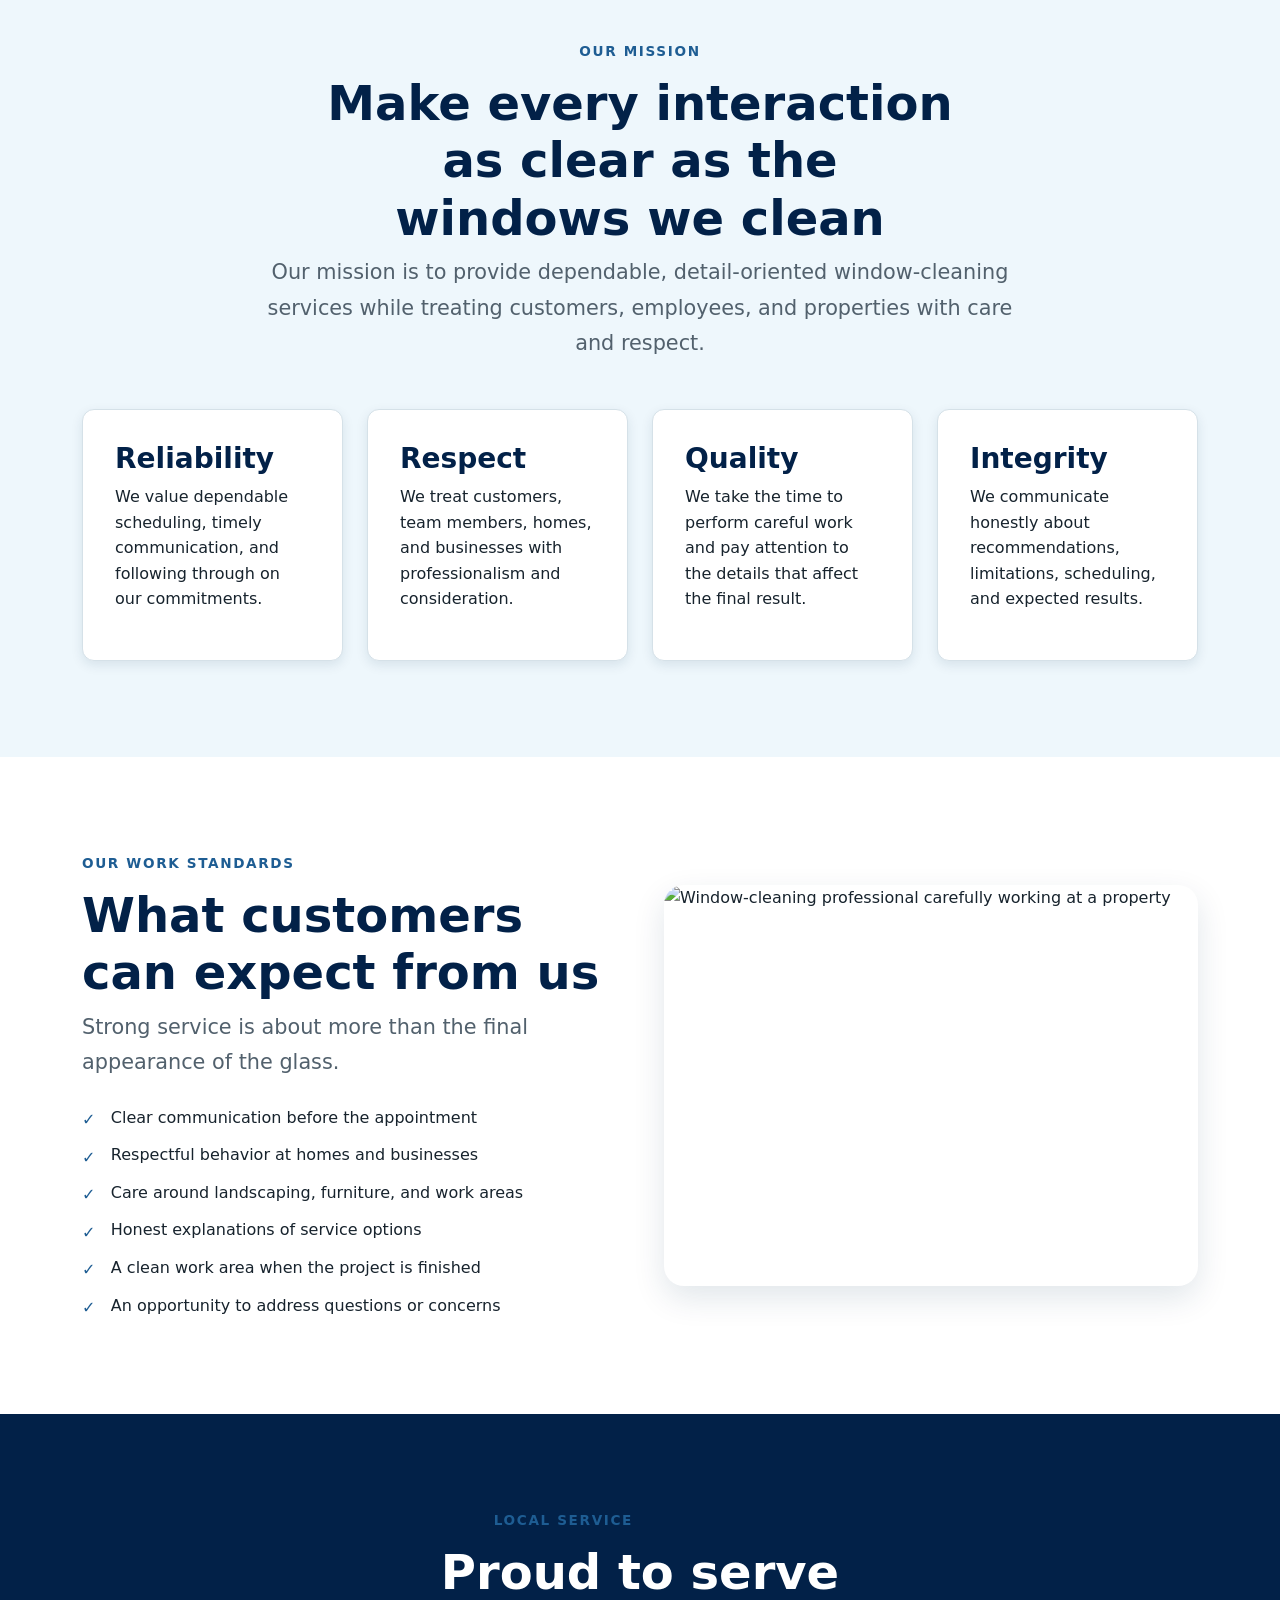
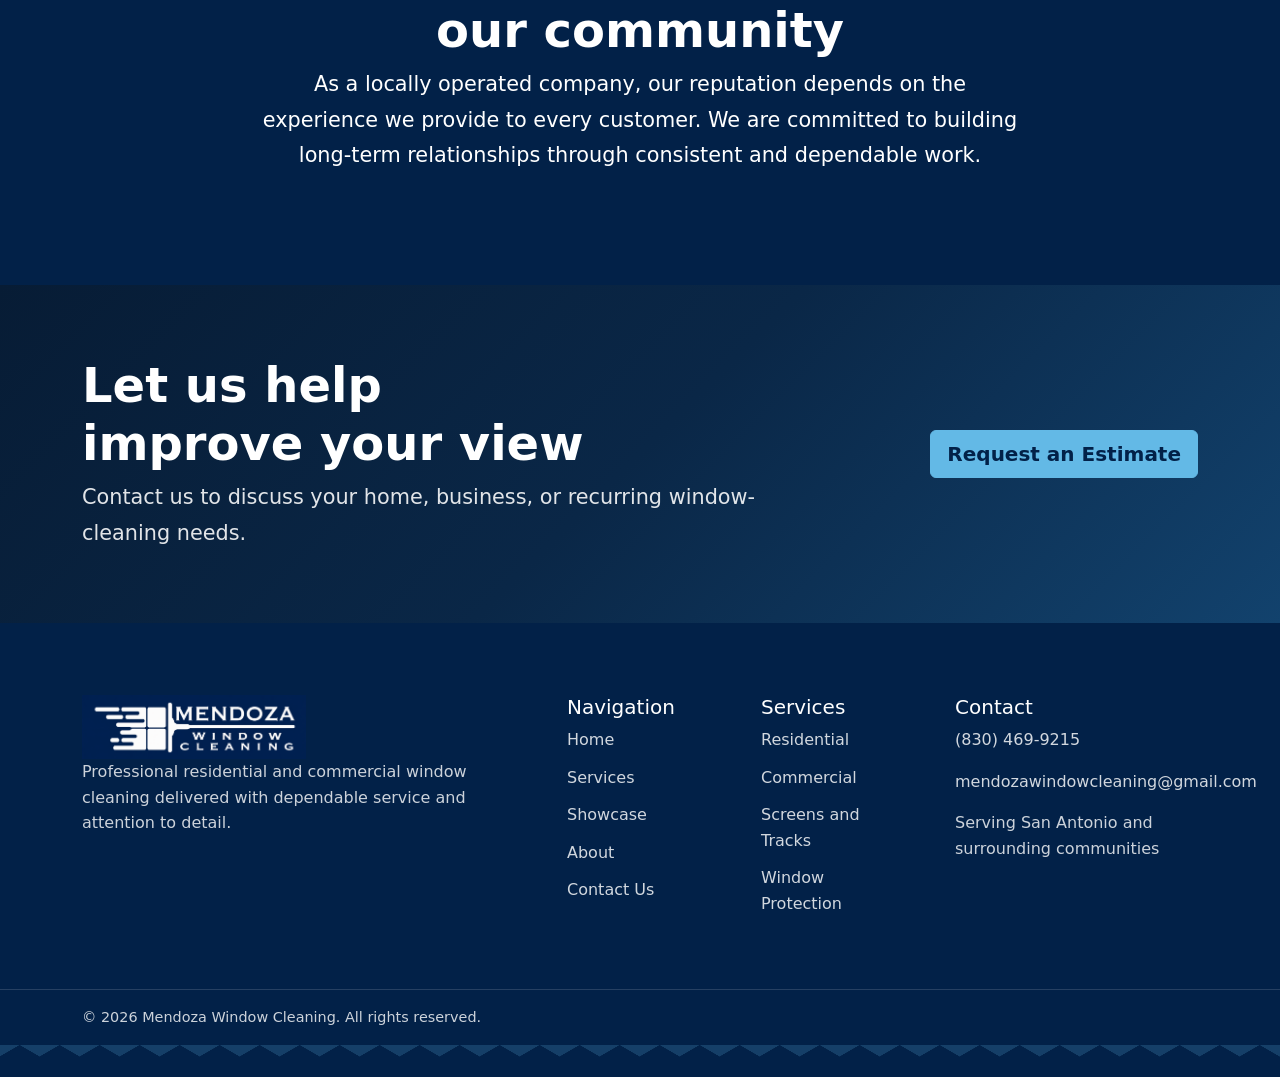
==== commit c952b865: "Fixed the footer some more" ====
--- a/about.html
+++ b/about.html
@@ -395,7 +395,7 @@
                 <p>
                     &copy;
                     <span data-current-year></span>
-                    ClearView Window Cleaning. All rights reserved.
+                    Mendoza Window Cleaning. All rights reserved.
                 </p>
             </div>
         </div>
--- a/css/styles.css
+++ b/css/styles.css
@@ -1025,10 +1025,12 @@
 }
 
 .site-footer__logo {
-  width: auto;
-  max-width: 14rem;
-  max-height: 4rem;
-  margin-bottom: var(--space-4);
+  display: block;
+  width: 14rem;
+  height: 4rem;
+  object-fit: cover;
+  object-position: center;
+  background-color: var(--color-primary-dark);
 }
 
 .footer-links {
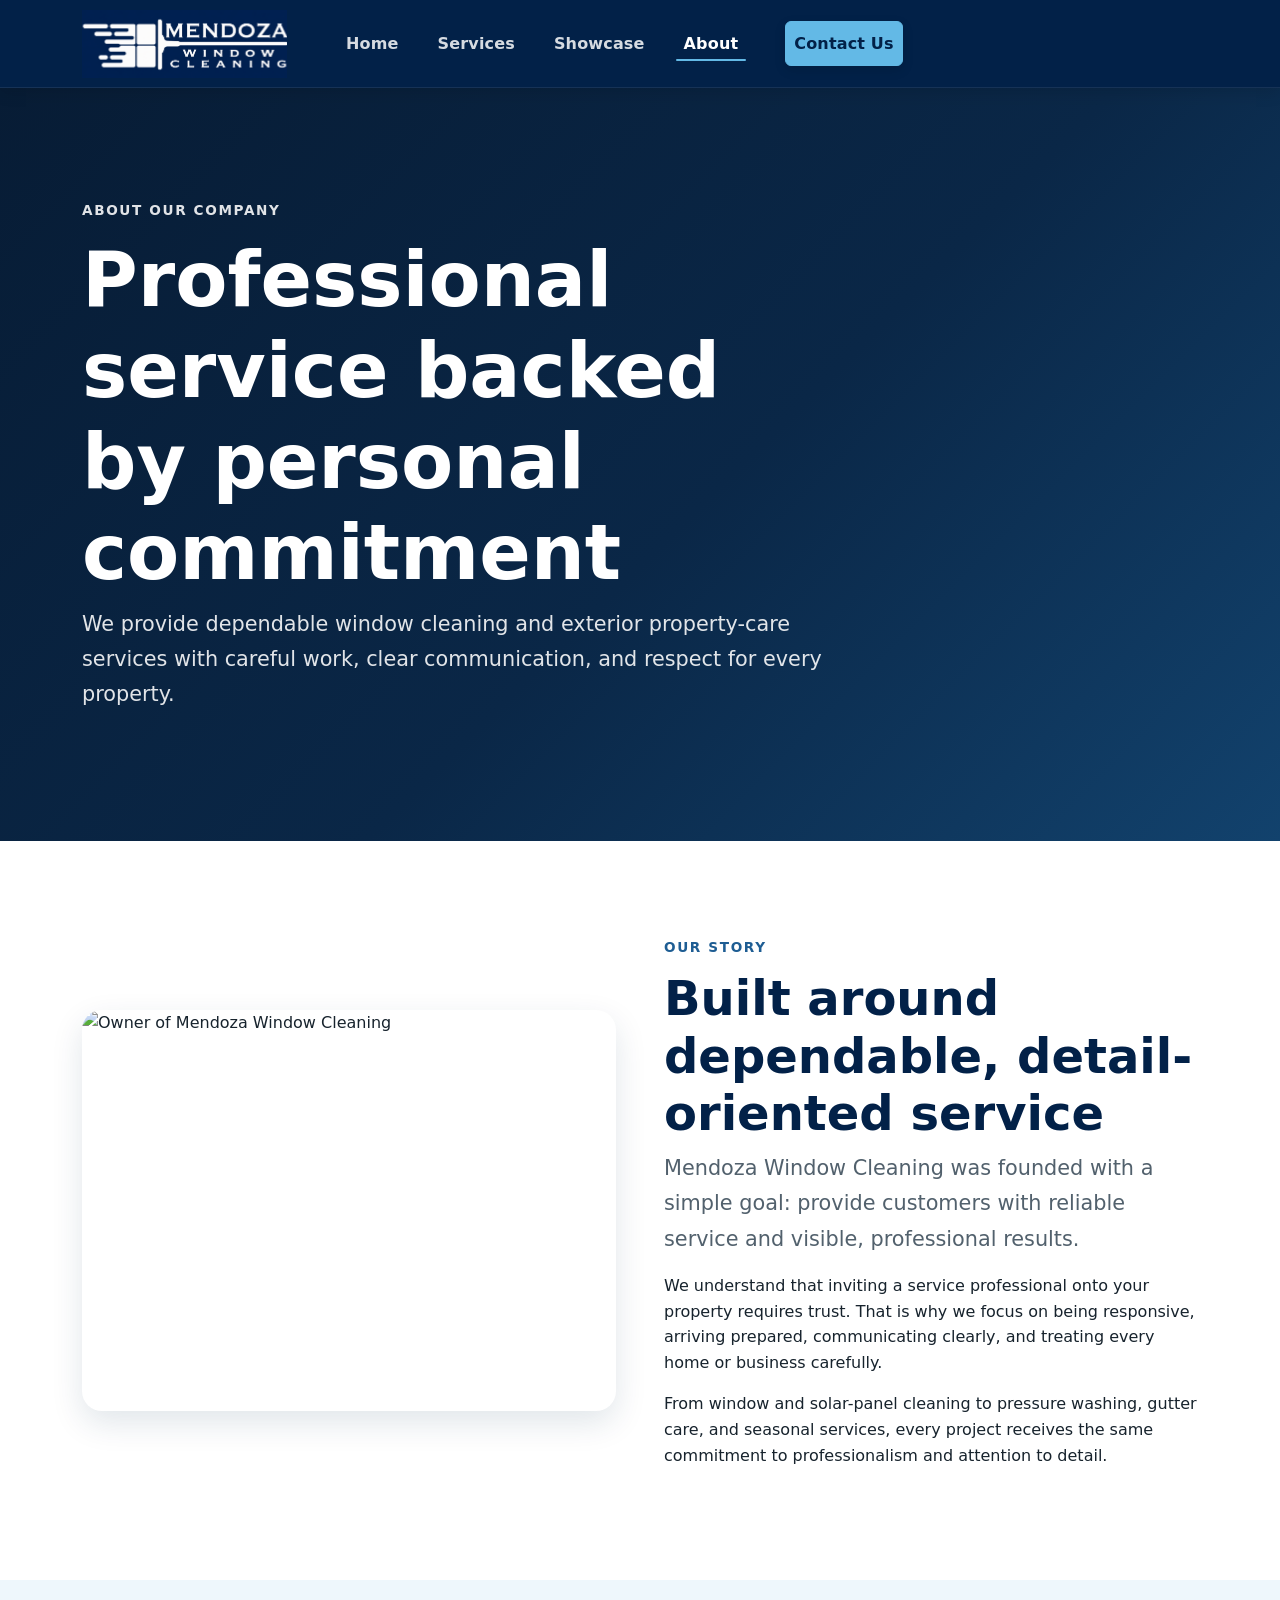
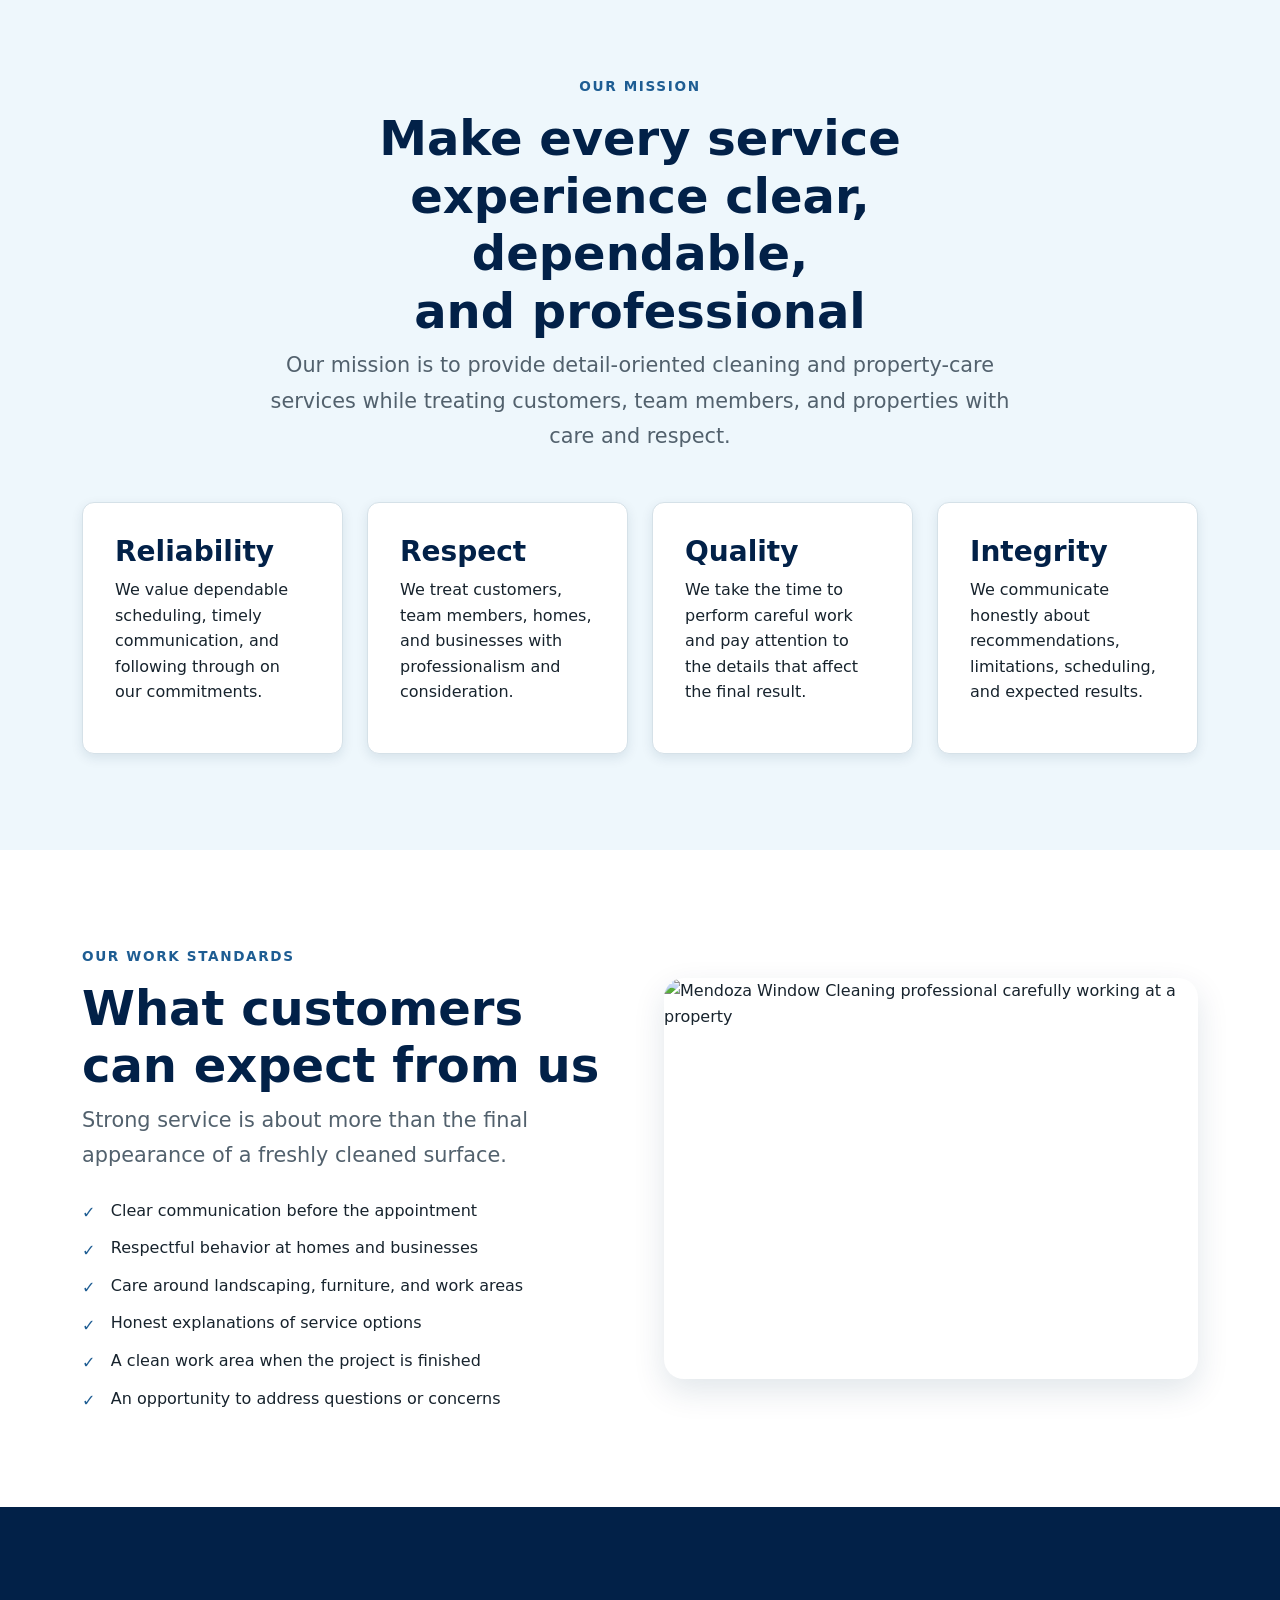
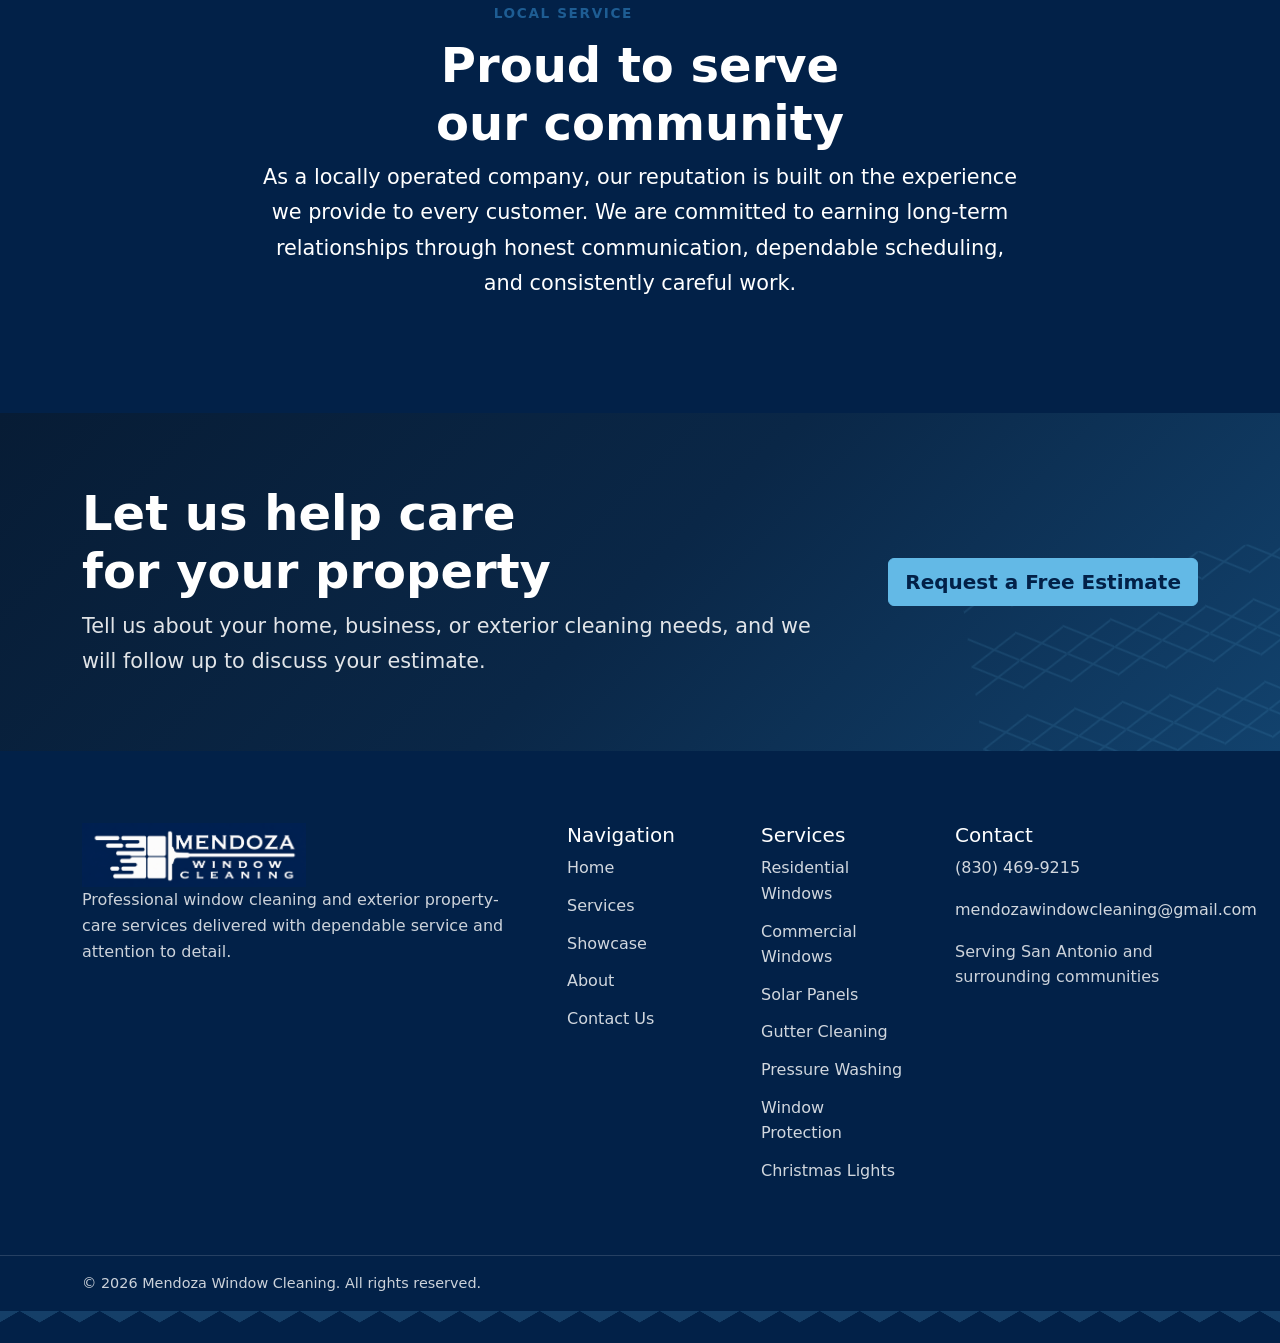
==== commit aada8459: "Fixed the about.html file" ====
--- a/about.html
+++ b/about.html
@@ -2,19 +2,36 @@
 <html lang="en">
 
 <head>
-    <meta charset="utf-8">
-    <meta name="viewport" content="width=device-width, initial-scale=1">
+    <meta charset="utf-8" />
+    <meta name="viewport" content="width=device-width, initial-scale=1" />
+
     <meta name="description"
-        content="Learn about ClearView Window Cleaning, our service philosophy, business values, and commitment to dependable window care.">
-    <meta name="robots" content="index, follow">
+        content="Learn about Mendoza Window Cleaning, our service philosophy, business values, and commitment to dependable window cleaning and exterior property care." />
+
+    <meta name="robots" content="index, follow" />
+
+    <meta property="og:type" content="website" />
+    <meta property="og:title" content="About Us | Mendoza Window Cleaning" />
+
+    <meta property="og:description"
+        content="Learn about our commitment to reliable service, careful work, honest communication, and respectful property care." />
+
+    <meta property="og:image"
+        content="images/social/social-preview.webp" />
 
     <title>
-        About ClearView Window Cleaning | Our Values and Approach
+        About Us | Mendoza Window Cleaning
     </title>
 
-    <link rel="icon" href="icons/favicon.svg" type="image/svg+xml">
-    <link rel="stylesheet" href="https://cdn.jsdelivr.net/npm/bootstrap@5.3.8/dist/css/bootstrap.min.css">
-    <link rel="stylesheet" href="css/styles.css">
+    <link rel="icon"
+        href="icons/favicon.svg"
+        type="image/svg+xml" />
+
+    <link rel="stylesheet"
+        href="https://cdn.jsdelivr.net/npm/bootstrap@5.3.8/dist/css/bootstrap.min.css" />
+
+    <link rel="stylesheet"
+        href="css/styles.css" />
 </head>
 
 <body>
@@ -23,50 +40,79 @@
     </a>
 
     <header>
-            <nav class="navbar navbar-expand-lg navbar-dark site-navbar" aria-label="Primary navigation">
-                <div class="container">
-                    <a class="navbar-brand" href="index.html" aria-label="Mendoza Window Cleaning home">
-                        <img src="images/logo/mendoza_business_logo3.png" alt="Mendoza Window Cleaning" width="224" height="64" />
-                    </a>
-
-                    <button class="navbar-toggler" type="button" data-bs-toggle="collapse"
-                        data-bs-target="#primary-navigation" aria-controls="primary-navigation" aria-expanded="false"
-                        aria-label="Open navigation menu">
-                        <span class="navbar-toggler-icon"></span>
-                    </button>
-
-                    <div class="collapse navbar-collapse" id="primary-navigation">
-                        <ul class="navbar-nav">
-                            <li class="nav-item">
-                                <a class="nav-link" href="index.html" data-nav-link> Home </a>
-                            </li>
-
-                            <li class="nav-item">
-                                <a class="nav-link" href="services.html" data-nav-link>
-                                    Services
-                                </a>
-                            </li>
-
-                            <li class="nav-item">
-                                <a class="nav-link" href="showcase.html" data-nav-link>
-                                    Showcase
-                                </a>
-                            </li>
-
-                            <li class="nav-item">
-                                <a class="nav-link" href="about.html" data-nav-link> About </a>
-                            </li>
-
-                            <li class="nav-item ms-lg-2">
-                                <a class="nav-link nav-contact-link" href="contact.html" data-nav-link>
-                                    Contact Us
-                                </a>
-                            </li>
-                        </ul>
-                    </div>
-                </div>
-            </nav>
-        </header>
+        <nav class="navbar navbar-expand-lg navbar-dark site-navbar"
+            aria-label="Primary navigation">
+
+            <div class="container">
+                <a class="navbar-brand"
+                    href="index.html"
+                    aria-label="Mendoza Window Cleaning home">
+
+                    <img src="images/logo/mendoza_business_logo3.png"
+                        alt="Mendoza Window Cleaning"
+                        width="224"
+                        height="64" />
+                </a>
+
+                <button class="navbar-toggler"
+                    type="button"
+                    data-bs-toggle="collapse"
+                    data-bs-target="#primary-navigation"
+                    aria-controls="primary-navigation"
+                    aria-expanded="false"
+                    aria-label="Open navigation menu">
+
+                    <span class="navbar-toggler-icon"></span>
+                </button>
+
+                <div class="collapse navbar-collapse"
+                    id="primary-navigation">
+
+                    <ul class="navbar-nav">
+                        <li class="nav-item">
+                            <a class="nav-link"
+                                href="index.html"
+                                data-nav-link>
+                                Home
+                            </a>
+                        </li>
+
+                        <li class="nav-item">
+                            <a class="nav-link"
+                                href="services.html"
+                                data-nav-link>
+                                Services
+                            </a>
+                        </li>
+
+                        <li class="nav-item">
+                            <a class="nav-link"
+                                href="showcase.html"
+                                data-nav-link>
+                                Showcase
+                            </a>
+                        </li>
+
+                        <li class="nav-item">
+                            <a class="nav-link"
+                                href="about.html"
+                                data-nav-link>
+                                About
+                            </a>
+                        </li>
+
+                        <li class="nav-item ms-lg-2">
+                            <a class="nav-link nav-contact-link"
+                                href="contact.html"
+                                data-nav-link>
+                                Contact Us
+                            </a>
+                        </li>
+                    </ul>
+                </div>
+            </div>
+        </nav>
+    </header>
 
     <main id="main-content">
         <section class="page-hero honeycomb-accent">
@@ -77,23 +123,29 @@
                     </p>
 
                     <h1>
-                        Professional service with a personal commitment
+                        Professional service backed by personal commitment
                     </h1>
 
                     <p class="lead">
-                        We believe quality window cleaning starts with dependable
-                        communication, careful work, and respect for every property.
+                        We provide dependable window cleaning and exterior
+                        property-care services with careful work, clear
+                        communication, and respect for every property.
                     </p>
                 </div>
             </div>
         </section>
 
-        <section class="site-section" aria-labelledby="story-heading">
+        <section class="site-section"
+            aria-labelledby="story-heading">
+
             <div class="container">
                 <div class="row align-items-center g-5">
                     <div class="col-lg-6">
-                        <img class="about-image" src="images/about/owner.webp" alt="Owner of ClearView Window Cleaning"
-                            width="1000" height="750">
+                        <img class="about-image"
+                            src="images/about/owner.webp"
+                            alt="Owner of Mendoza Window Cleaning"
+                            width="1000"
+                            height="750" />
                     </div>
 
                     <div class="col-lg-6">
@@ -102,34 +154,37 @@
                         </p>
 
                         <h2 id="story-heading">
-                            Built to provide reliable, detail-oriented service
+                            Built around dependable, detail-oriented service
                         </h2>
 
                         <p class="lead text-muted-custom">
-                            ClearView Window Cleaning was founded with a simple goal:
-                            provide customers with dependable service and results
-                            they can see.
+                            Mendoza Window Cleaning was founded with a simple
+                            goal: provide customers with reliable service and
+                            visible, professional results.
                         </p>
 
                         <p>
-                            We know customers have choices when hiring someone to
-                            work at their home or business. That is why we focus on
-                            being responsive, arriving prepared, communicating
-                            clearly, and treating every property carefully.
+                            We understand that inviting a service professional
+                            onto your property requires trust. That is why we
+                            focus on being responsive, arriving prepared,
+                            communicating clearly, and treating every home or
+                            business carefully.
                         </p>
 
                         <p>
-                            Whether the project involves a single home, a storefront,
-                            or recurring commercial service, we approach it with the
-                            same commitment to professionalism and attention to
-                            detail.
+                            From window and solar-panel cleaning to pressure
+                            washing, gutter care, and seasonal services, every
+                            project receives the same commitment to
+                            professionalism and attention to detail.
                         </p>
                     </div>
                 </div>
             </div>
         </section>
 
-        <section class="site-section section-soft-blue" aria-labelledby="mission-heading">
+        <section class="site-section section-soft-blue"
+            aria-labelledby="mission-heading">
+
             <div class="container">
                 <div class="section-header">
                     <p class="section-eyebrow">
@@ -137,13 +192,13 @@
                     </p>
 
                     <h2 id="mission-heading">
-                        Make every interaction as clear as the windows we clean
+                        Make every service experience clear, dependable, and professional
                     </h2>
 
                     <p class="lead text-muted-custom">
-                        Our mission is to provide dependable, detail-oriented
-                        window-cleaning services while treating customers,
-                        employees, and properties with care and respect.
+                        Our mission is to provide detail-oriented cleaning and
+                        property-care services while treating customers, team
+                        members, and properties with care and respect.
                     </p>
                 </div>
 
@@ -156,8 +211,9 @@
                                 </h3>
 
                                 <p>
-                                    We value dependable scheduling, timely communication,
-                                    and following through on our commitments.
+                                    We value dependable scheduling, timely
+                                    communication, and following through on
+                                    our commitments.
                                 </p>
                             </div>
                         </article>
@@ -171,8 +227,9 @@
                                 </h3>
 
                                 <p>
-                                    We treat customers, team members, homes, and
-                                    businesses with professionalism and consideration.
+                                    We treat customers, team members, homes,
+                                    and businesses with professionalism and
+                                    consideration.
                                 </p>
                             </div>
                         </article>
@@ -186,8 +243,9 @@
                                 </h3>
 
                                 <p>
-                                    We take the time to perform careful work and pay
-                                    attention to the details that affect the final result.
+                                    We take the time to perform careful work
+                                    and pay attention to the details that
+                                    affect the final result.
                                 </p>
                             </div>
                         </article>
@@ -201,8 +259,9 @@
                                 </h3>
 
                                 <p>
-                                    We communicate honestly about recommendations,
-                                    limitations, scheduling, and expected results.
+                                    We communicate honestly about
+                                    recommendations, limitations, scheduling,
+                                    and expected results.
                                 </p>
                             </div>
                         </article>
@@ -211,13 +270,18 @@
             </div>
         </section>
 
-        <section class="site-section" aria-labelledby="standards-heading">
+        <section class="site-section"
+            aria-labelledby="standards-heading">
+
             <div class="container">
                 <div class="row align-items-center g-5">
                     <div class="col-lg-6 order-lg-2">
-                        <img class="about-image" src="images/about/team-at-work.webp"
-                            alt="Window-cleaning professional carefully working at a property" width="1000" height="750"
-                            loading="lazy">
+                        <img class="about-image"
+                            src="images/about/team-at-work.webp"
+                            alt="Mendoza Window Cleaning professional carefully working at a property"
+                            width="1000"
+                            height="750"
+                            loading="lazy" />
                     </div>
 
                     <div class="col-lg-6 order-lg-1">
@@ -230,8 +294,8 @@
                         </h2>
 
                         <p class="lead text-muted-custom">
-                            Strong service is about more than the final appearance of
-                            the glass.
+                            Strong service is about more than the final
+                            appearance of a freshly cleaned surface.
                         </p>
 
                         <ul class="check-list">
@@ -264,7 +328,9 @@
             </div>
         </section>
 
-        <section class="site-section section-dark honeycomb-accent" aria-labelledby="community-heading">
+        <section class="site-section section-dark honeycomb-accent"
+            aria-labelledby="community-heading">
+
             <div class="container">
                 <div class="content-narrow content-centered text-center">
                     <p class="section-eyebrow text-light-blue">
@@ -276,32 +342,37 @@
                     </h2>
 
                     <p class="lead content-centered">
-                        As a locally operated company, our reputation depends on
-                        the experience we provide to every customer. We are
-                        committed to building long-term relationships through
-                        consistent and dependable work.
+                        As a locally operated company, our reputation is built
+                        on the experience we provide to every customer. We are
+                        committed to earning long-term relationships through
+                        honest communication, dependable scheduling, and
+                        consistently careful work.
                     </p>
                 </div>
             </div>
         </section>
 
-        <section class="cta-section" aria-labelledby="about-cta-heading">
+        <section class="cta-section honeycomb-accent"
+            aria-labelledby="about-cta-heading">
+
             <div class="container">
                 <div class="row align-items-center g-4">
                     <div class="col-lg-8">
                         <h2 id="about-cta-heading">
-                            Let us help improve your view
+                            Let us help care for your property
                         </h2>
 
                         <p class="lead mb-0">
-                            Contact us to discuss your home, business, or recurring
-                            window-cleaning needs.
+                            Tell us about your home, business, or exterior
+                            cleaning needs, and we will follow up to discuss
+                            your estimate.
                         </p>
                     </div>
 
                     <div class="col-lg-4 text-lg-end">
-                        <a class="btn btn-brand btn-lg" href="contact.html">
-                            Request an Estimate
+                        <a class="btn btn-brand btn-lg"
+                            href="contact.html">
+                            Request a Free Estimate
                         </a>
                     </div>
                 </div>
@@ -314,46 +385,91 @@
             <div class="container">
                 <div class="row g-5">
                     <div class="col-lg-5">
-                        <img class="site-footer__logo" src="images/logo/mendoza_business_logo3.png"
-                            alt="ClearView Window Cleaning" width="224" height="64" loading="lazy">
+                        <img class="site-footer__logo"
+                            src="images/logo/mendoza_business_logo3.png"
+                            alt="Mendoza Window Cleaning"
+                            width="224"
+                            height="64"
+                            loading="lazy" />
 
                         <p>
-                            Professional residential and commercial window cleaning
-                            delivered with dependable service and attention to detail.
+                            Professional window cleaning and exterior
+                            property-care services delivered with dependable
+                            service and attention to detail.
                         </p>
                     </div>
 
                     <div class="col-6 col-lg-2">
-                        <h2 class="h5">Navigation</h2>
+                        <h2 class="h5">
+                            Navigation
+                        </h2>
 
                         <ul class="footer-links">
-                            <li><a href="index.html">Home</a></li>
-                            <li><a href="services.html">Services</a></li>
-                            <li><a href="showcase.html">Showcase</a></li>
-                            <li><a href="about.html">About</a></li>
-                            <li><a href="contact.html">Contact Us</a></li>
+                            <li>
+                                <a href="index.html">
+                                    Home
+                                </a>
+                            </li>
+
+                            <li>
+                                <a href="services.html">
+                                    Services
+                                </a>
+                            </li>
+
+                            <li>
+                                <a href="showcase.html">
+                                    Showcase
+                                </a>
+                            </li>
+
+                            <li>
+                                <a href="about.html">
+                                    About
+                                </a>
+                            </li>
+
+                            <li>
+                                <a href="contact.html">
+                                    Contact Us
+                                </a>
+                            </li>
                         </ul>
                     </div>
 
                     <div class="col-6 col-lg-2">
-                        <h2 class="h5">Services</h2>
+                        <h2 class="h5">
+                            Services
+                        </h2>
 
                         <ul class="footer-links">
                             <li>
                                 <a href="services.html#residential">
-                                    Residential
+                                    Residential Windows
                                 </a>
                             </li>
 
                             <li>
                                 <a href="services.html#commercial">
-                                    Commercial
-                                </a>
-                            </li>
-
-                            <li>
-                                <a href="services.html#tracks">
-                                    Screens and Tracks
+                                    Commercial Windows
+                                </a>
+                            </li>
+
+                            <li>
+                                <a href="services.html#solar-panels">
+                                    Solar Panels
+                                </a>
+                            </li>
+
+                            <li>
+                                <a href="services.html#gutter-cleaning">
+                                    Gutter Cleaning
+                                </a>
+                            </li>
+
+                            <li>
+                                <a href="services.html#pressure-washing">
+                                    Pressure Washing
                                 </a>
                             </li>
 
@@ -362,15 +478,23 @@
                                     Window Protection
                                 </a>
                             </li>
+
+                            <li>
+                                <a href="services.html#christmas-lights">
+                                    Christmas Lights
+                                </a>
+                            </li>
                         </ul>
                     </div>
 
                     <div class="col-lg-3">
-                        <h2 class="h5">Contact</h2>
+                        <h2 class="h5">
+                            Contact
+                        </h2>
 
                         <address>
                             <p>
-                                <a href="tel:+8304699215">
+                                <a href="tel:+18304699215">
                                     (830) 469-9215
                                 </a>
                             </p>
@@ -401,7 +525,9 @@
         </div>
     </footer>
 
-    <script src="https://cdn.jsdelivr.net/npm/bootstrap@5.3.8/dist/js/bootstrap.bundle.min.js"></script>
+    <script
+        src="https://cdn.jsdelivr.net/npm/bootstrap@5.3.8/dist/js/bootstrap.bundle.min.js">
+    </script>
 
     <script src="js/main.js"></script>
 </body>
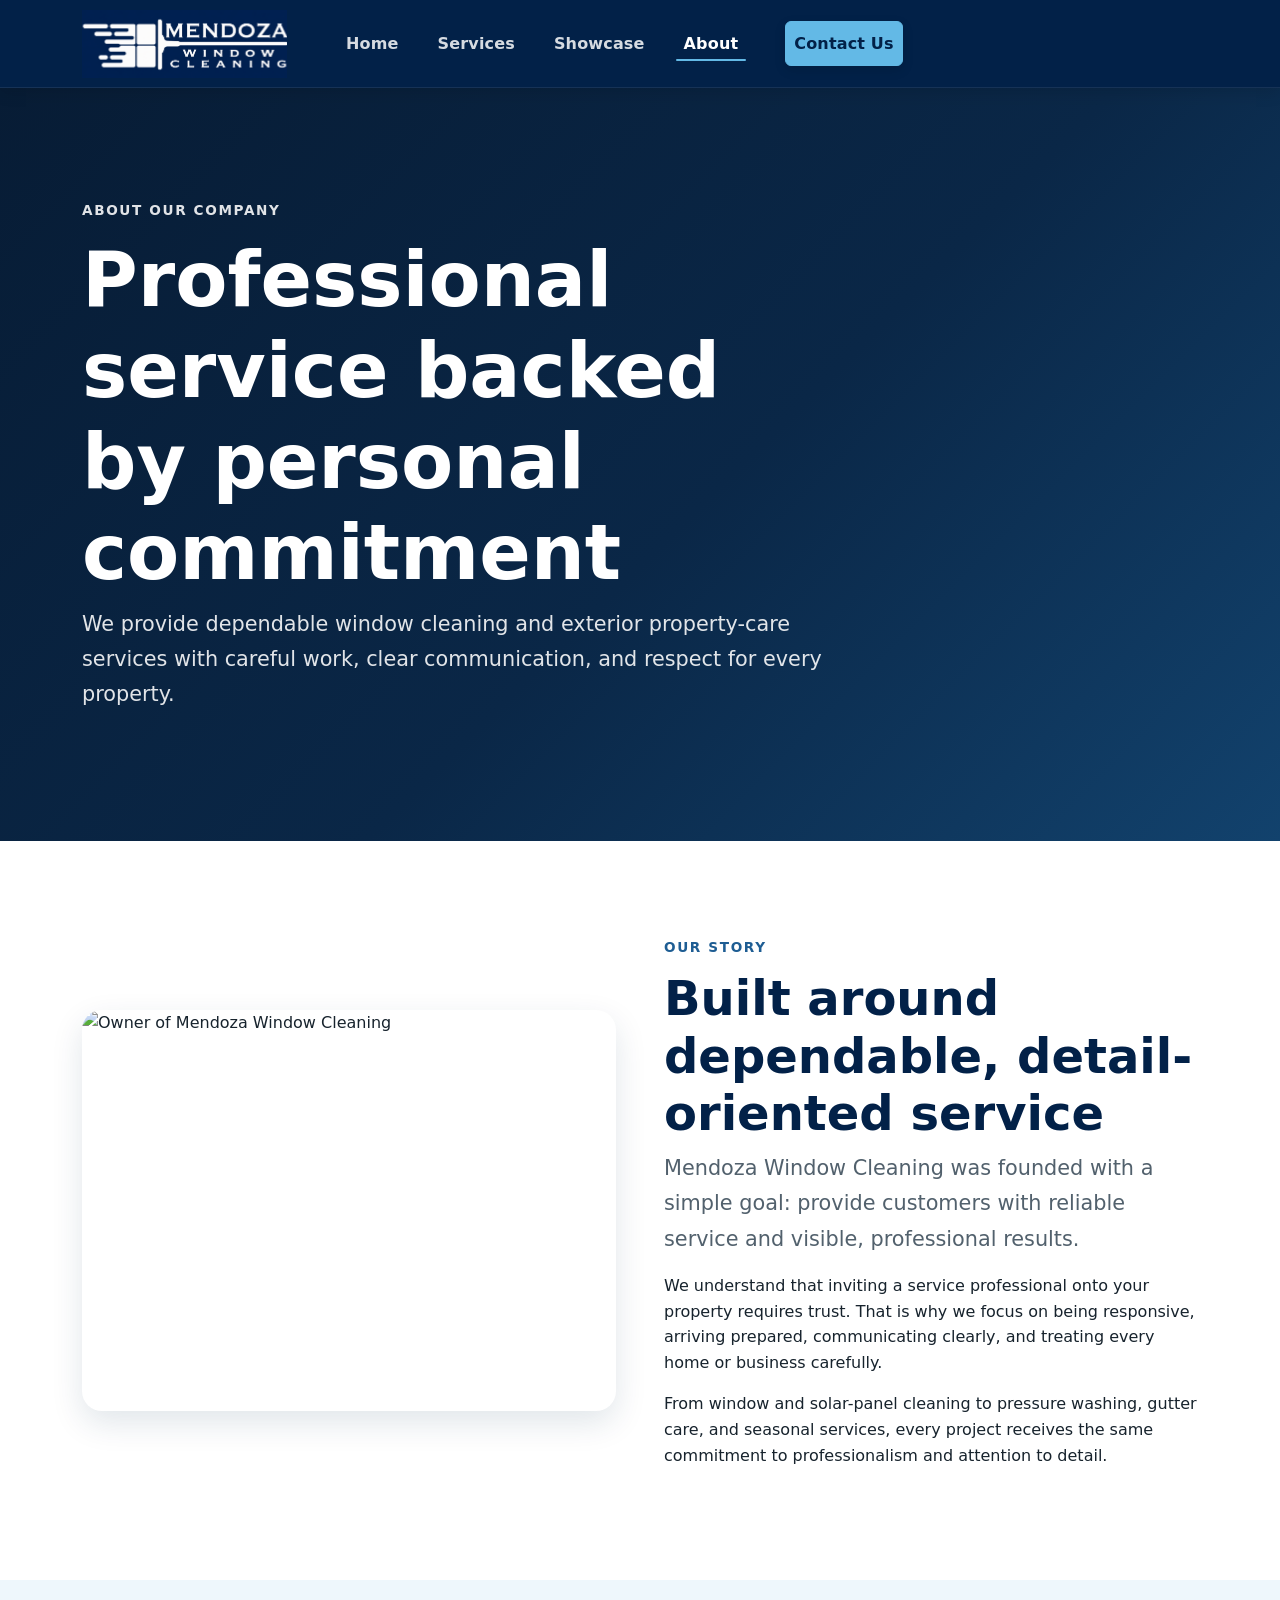
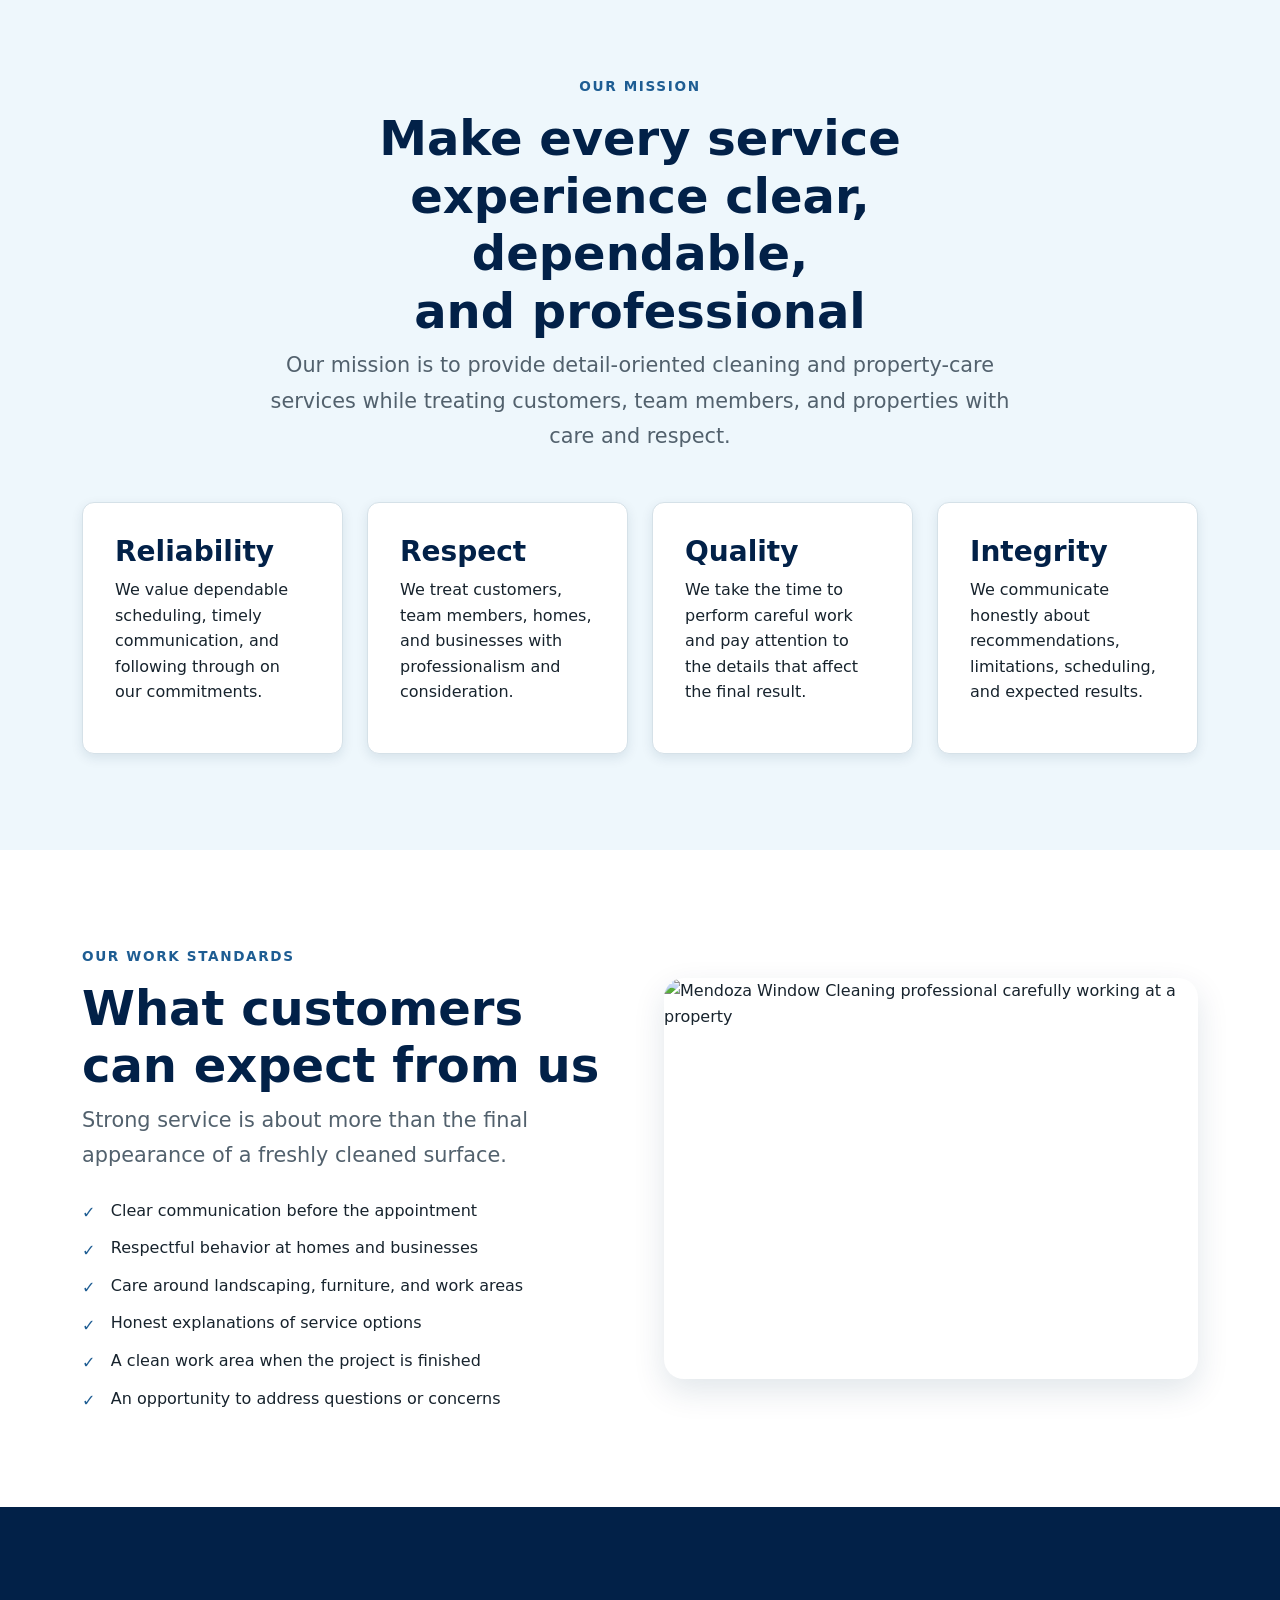
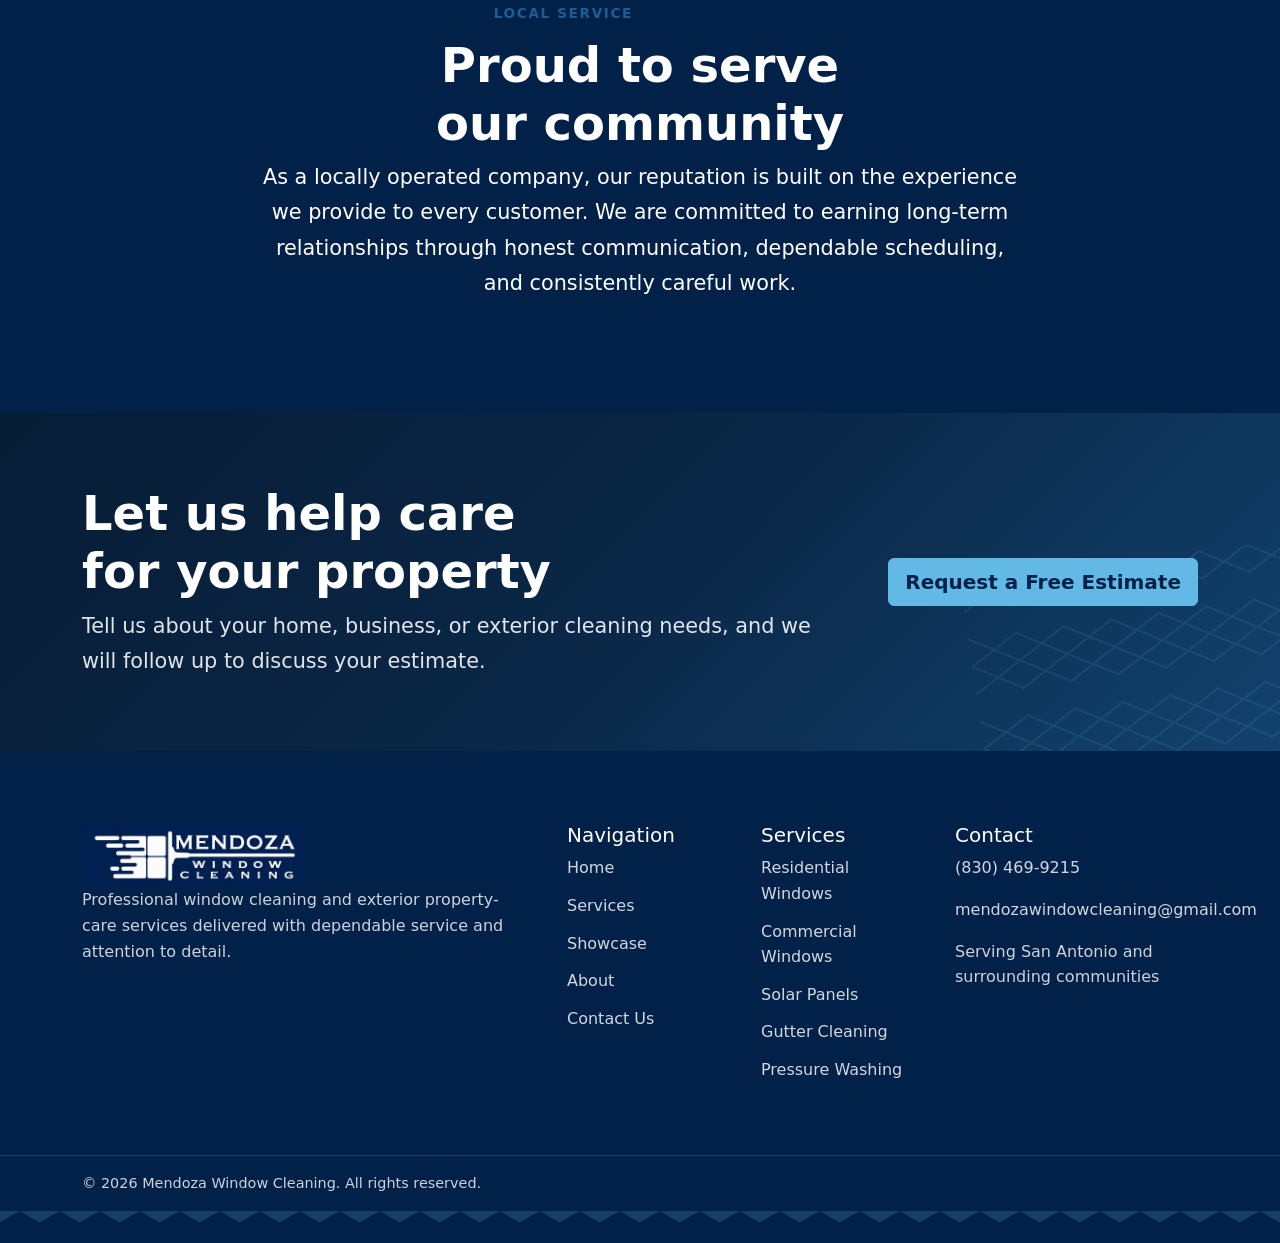
==== commit 5d5cb496: "made an enhancement to remove some services that are not being provided, and some more modern images" ====
--- a/about.html
+++ b/about.html
@@ -473,7 +473,7 @@
                                 </a>
                             </li>
 
-                            <li>
+                            <!-- <li>
                                 <a href="services.html#protection">
                                     Window Protection
                                 </a>
@@ -483,7 +483,7 @@
                                 <a href="services.html#christmas-lights">
                                     Christmas Lights
                                 </a>
-                            </li>
+                            </li> -->
                         </ul>
                     </div>
 
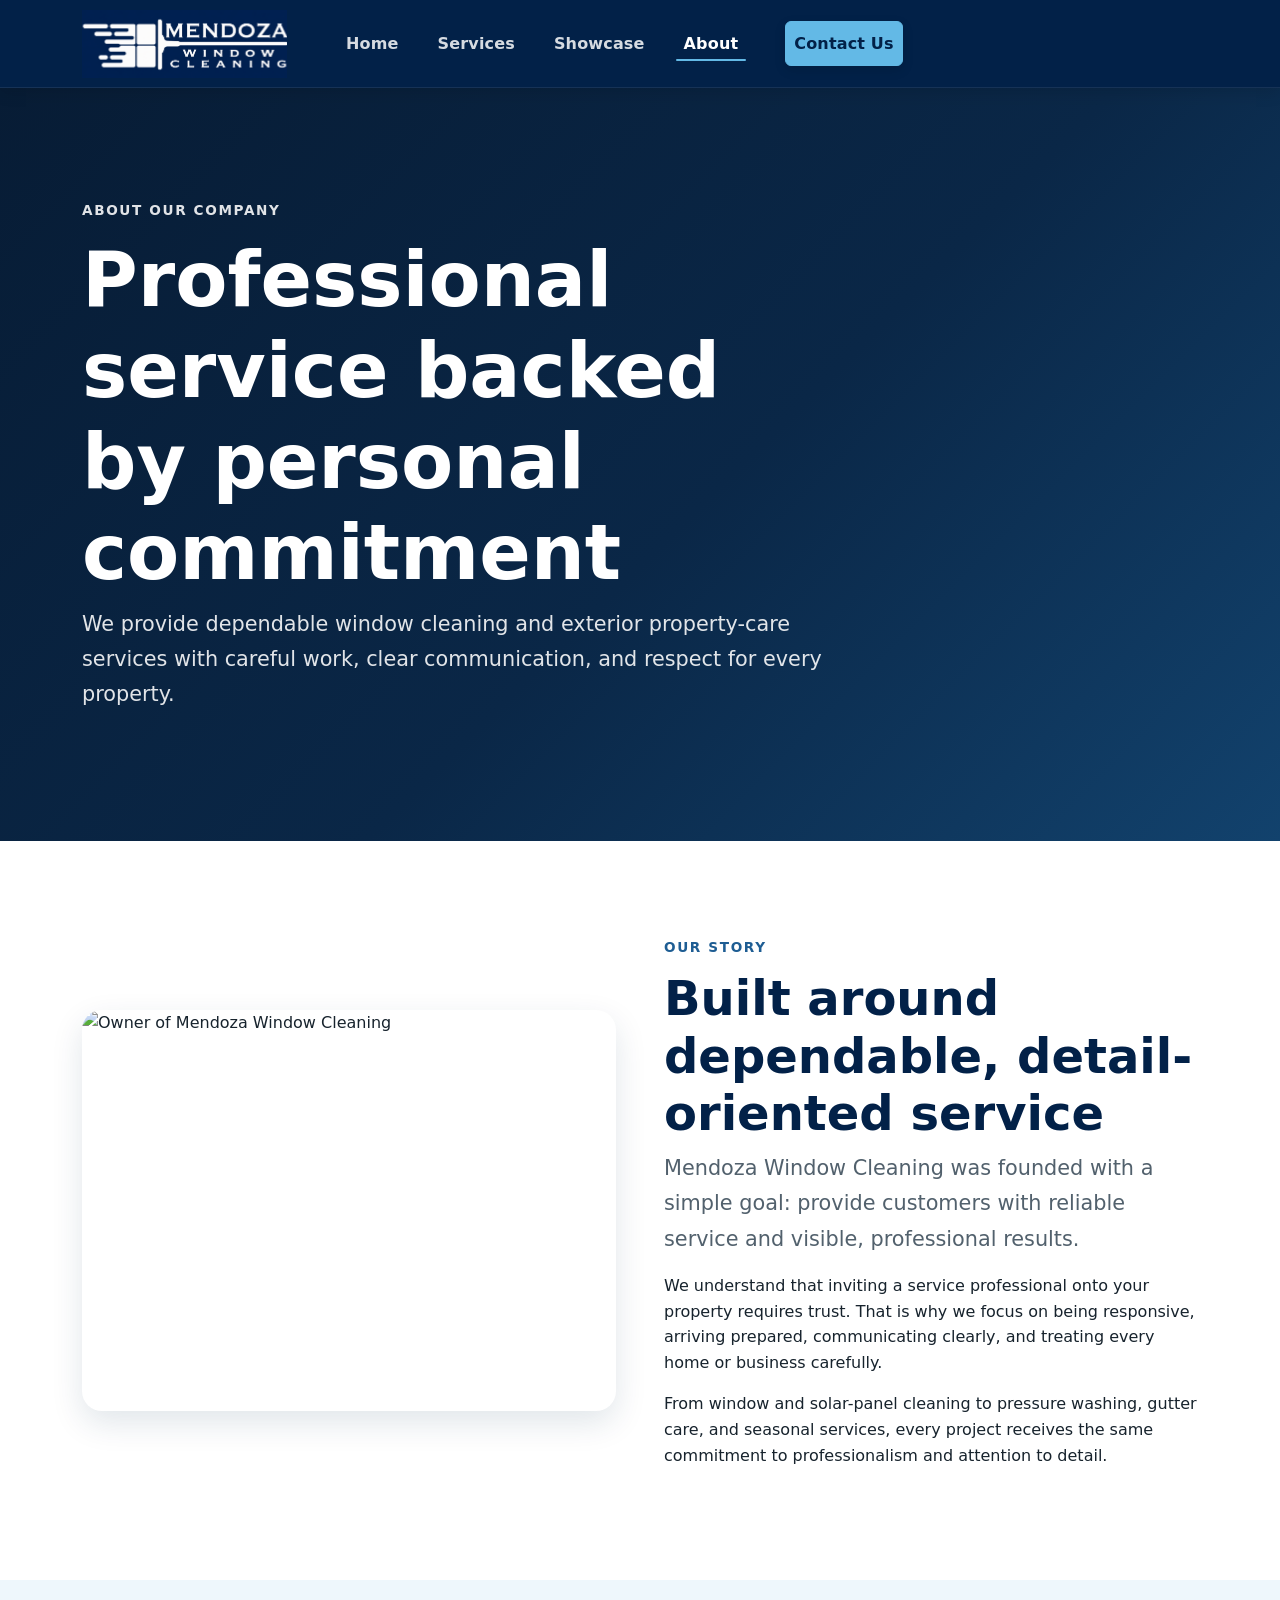
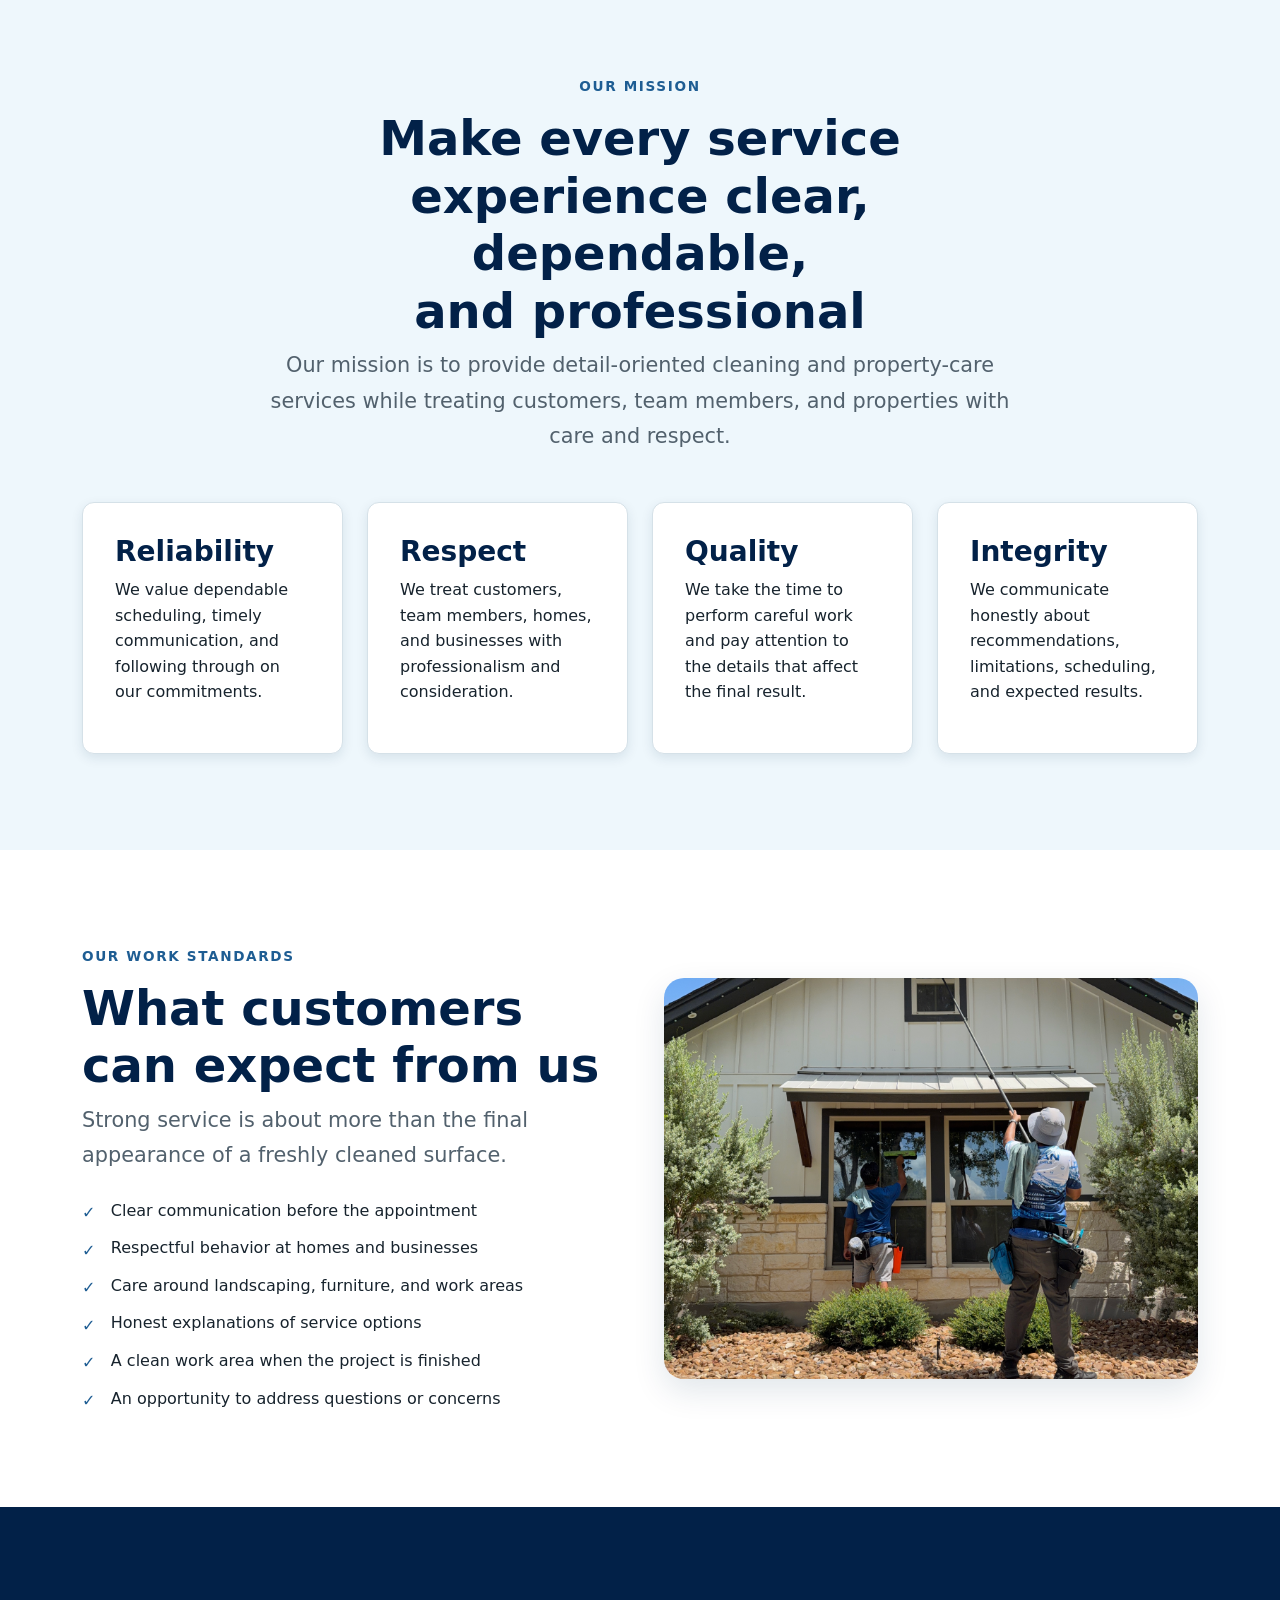
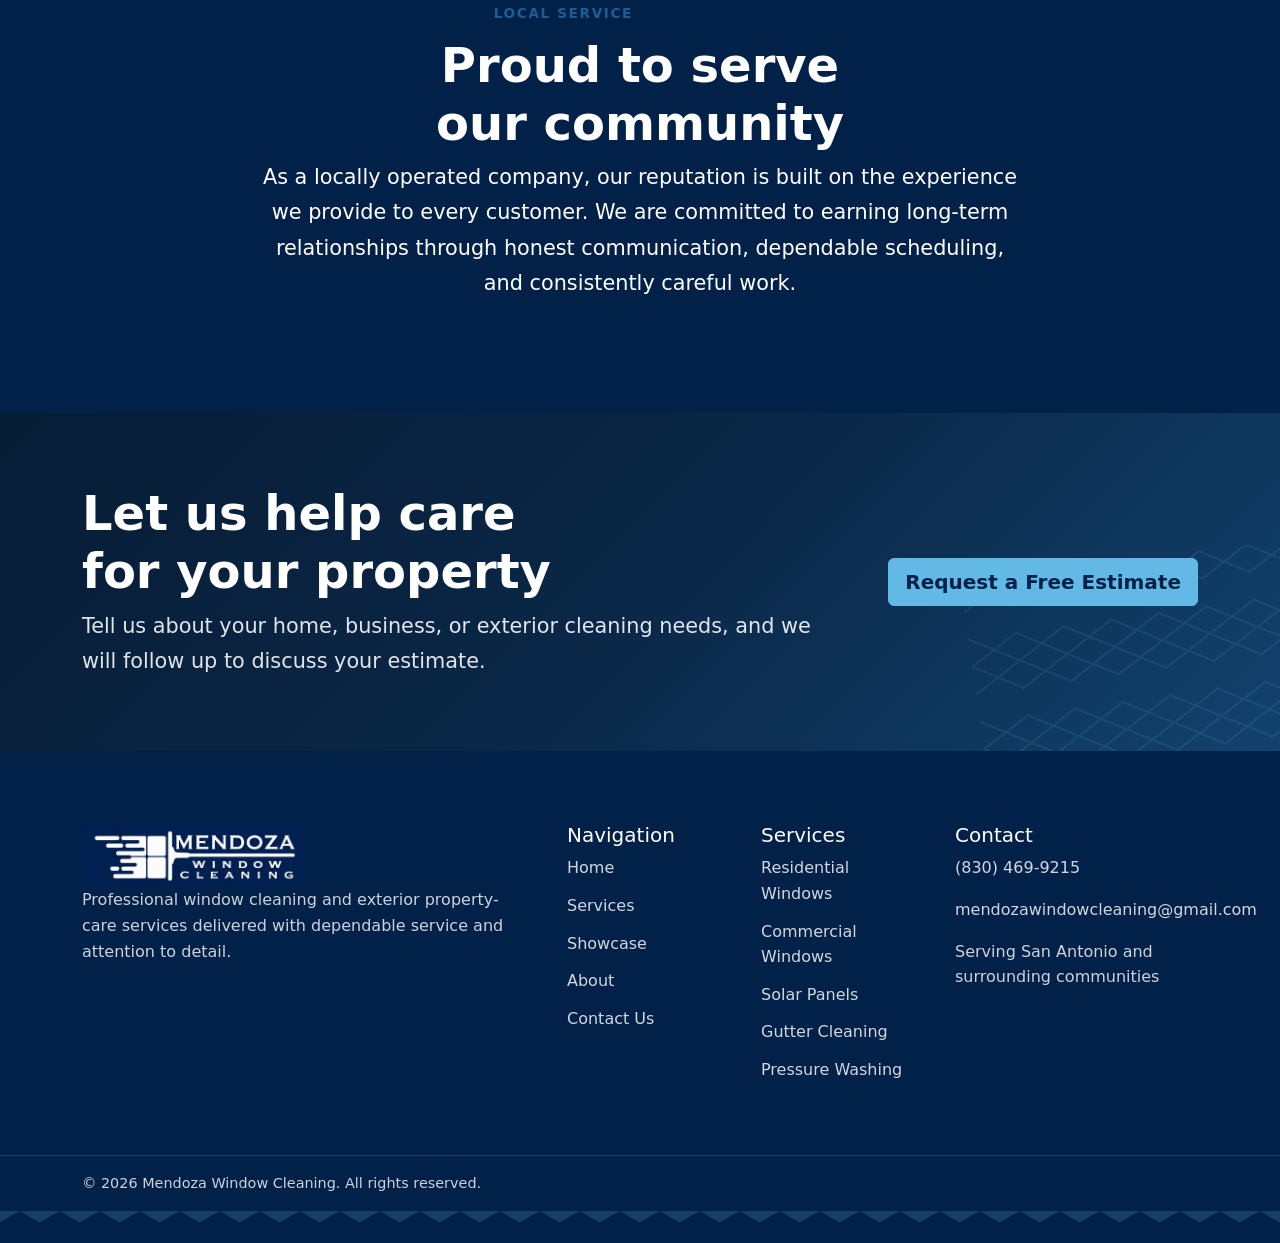
==== commit b5a37e5f: "Checkpoint for the night" ====
--- a/about.html
+++ b/about.html
@@ -277,7 +277,7 @@
                 <div class="row align-items-center g-5">
                     <div class="col-lg-6 order-lg-2">
                         <img class="about-image"
-                            src="images/about/team-at-work.webp"
+                            src="images/services/Residential.png"
                             alt="Mendoza Window Cleaning professional carefully working at a property"
                             width="1000"
                             height="750"
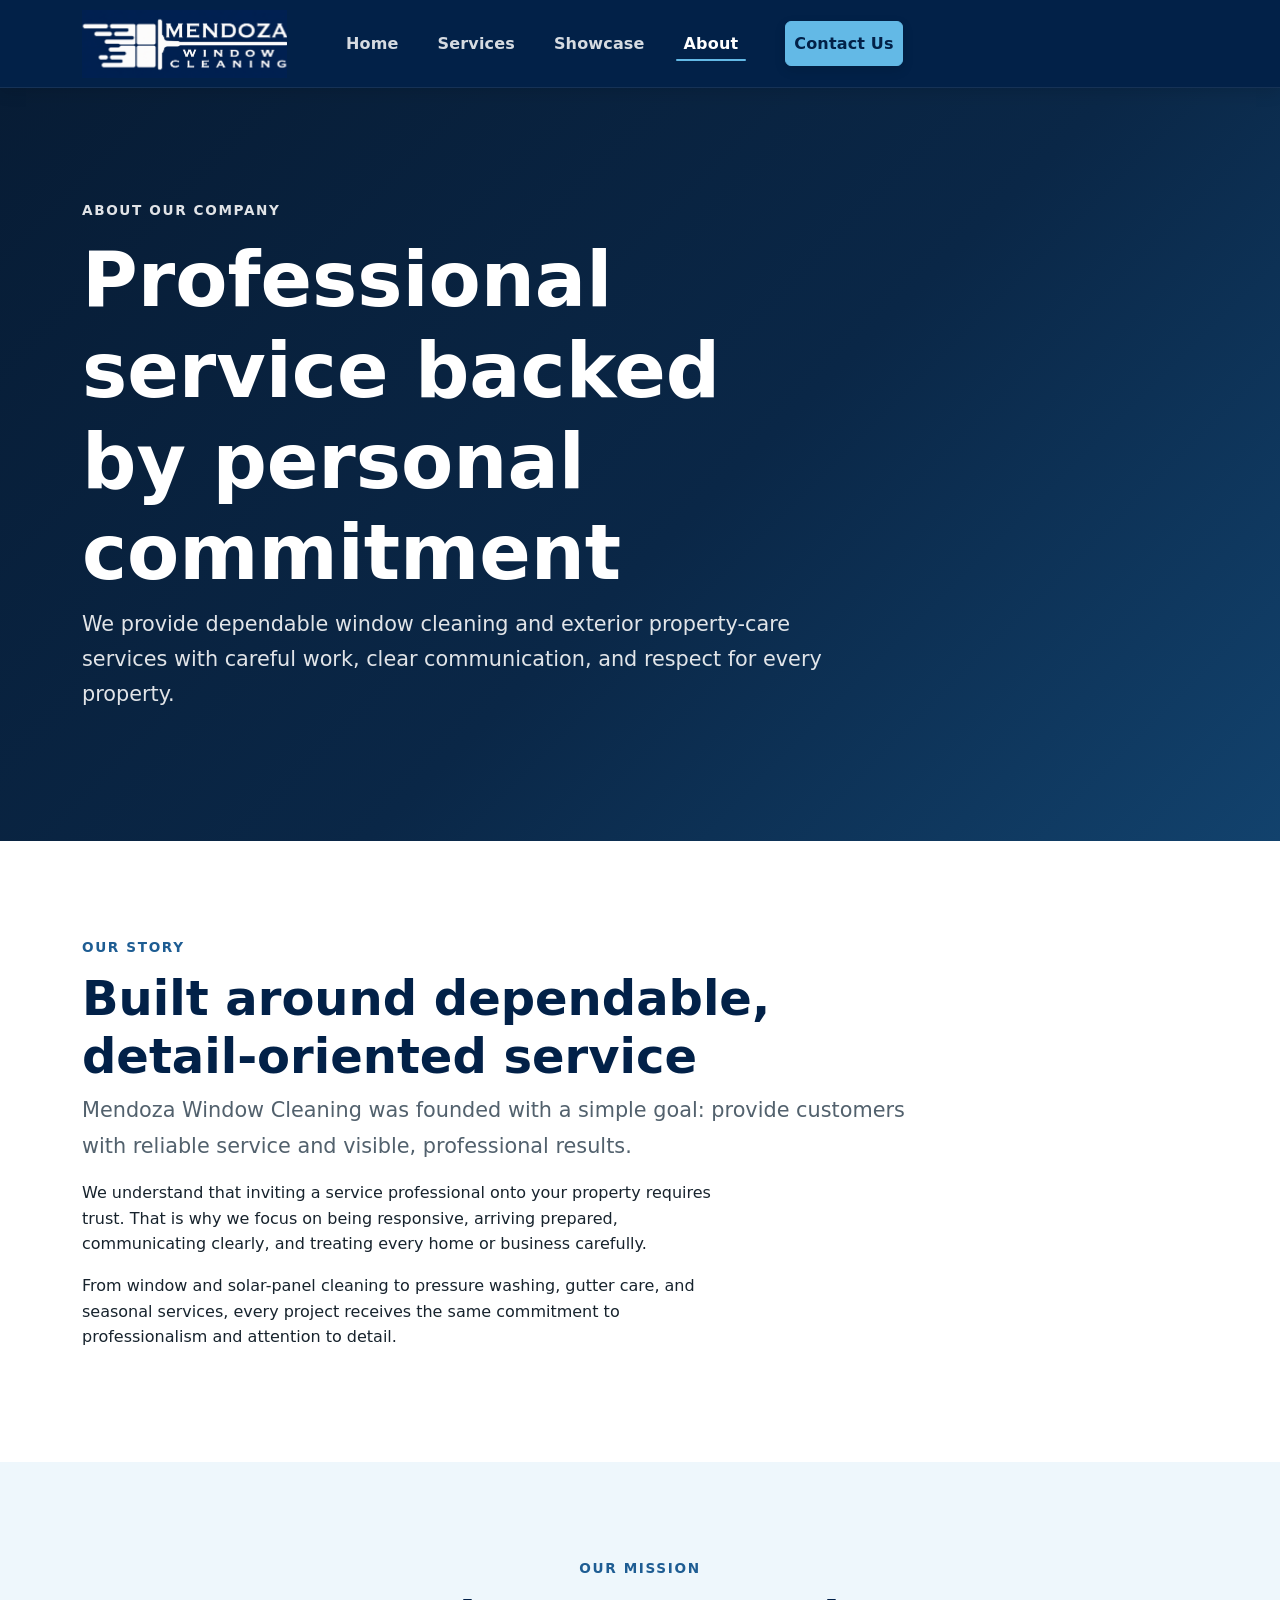
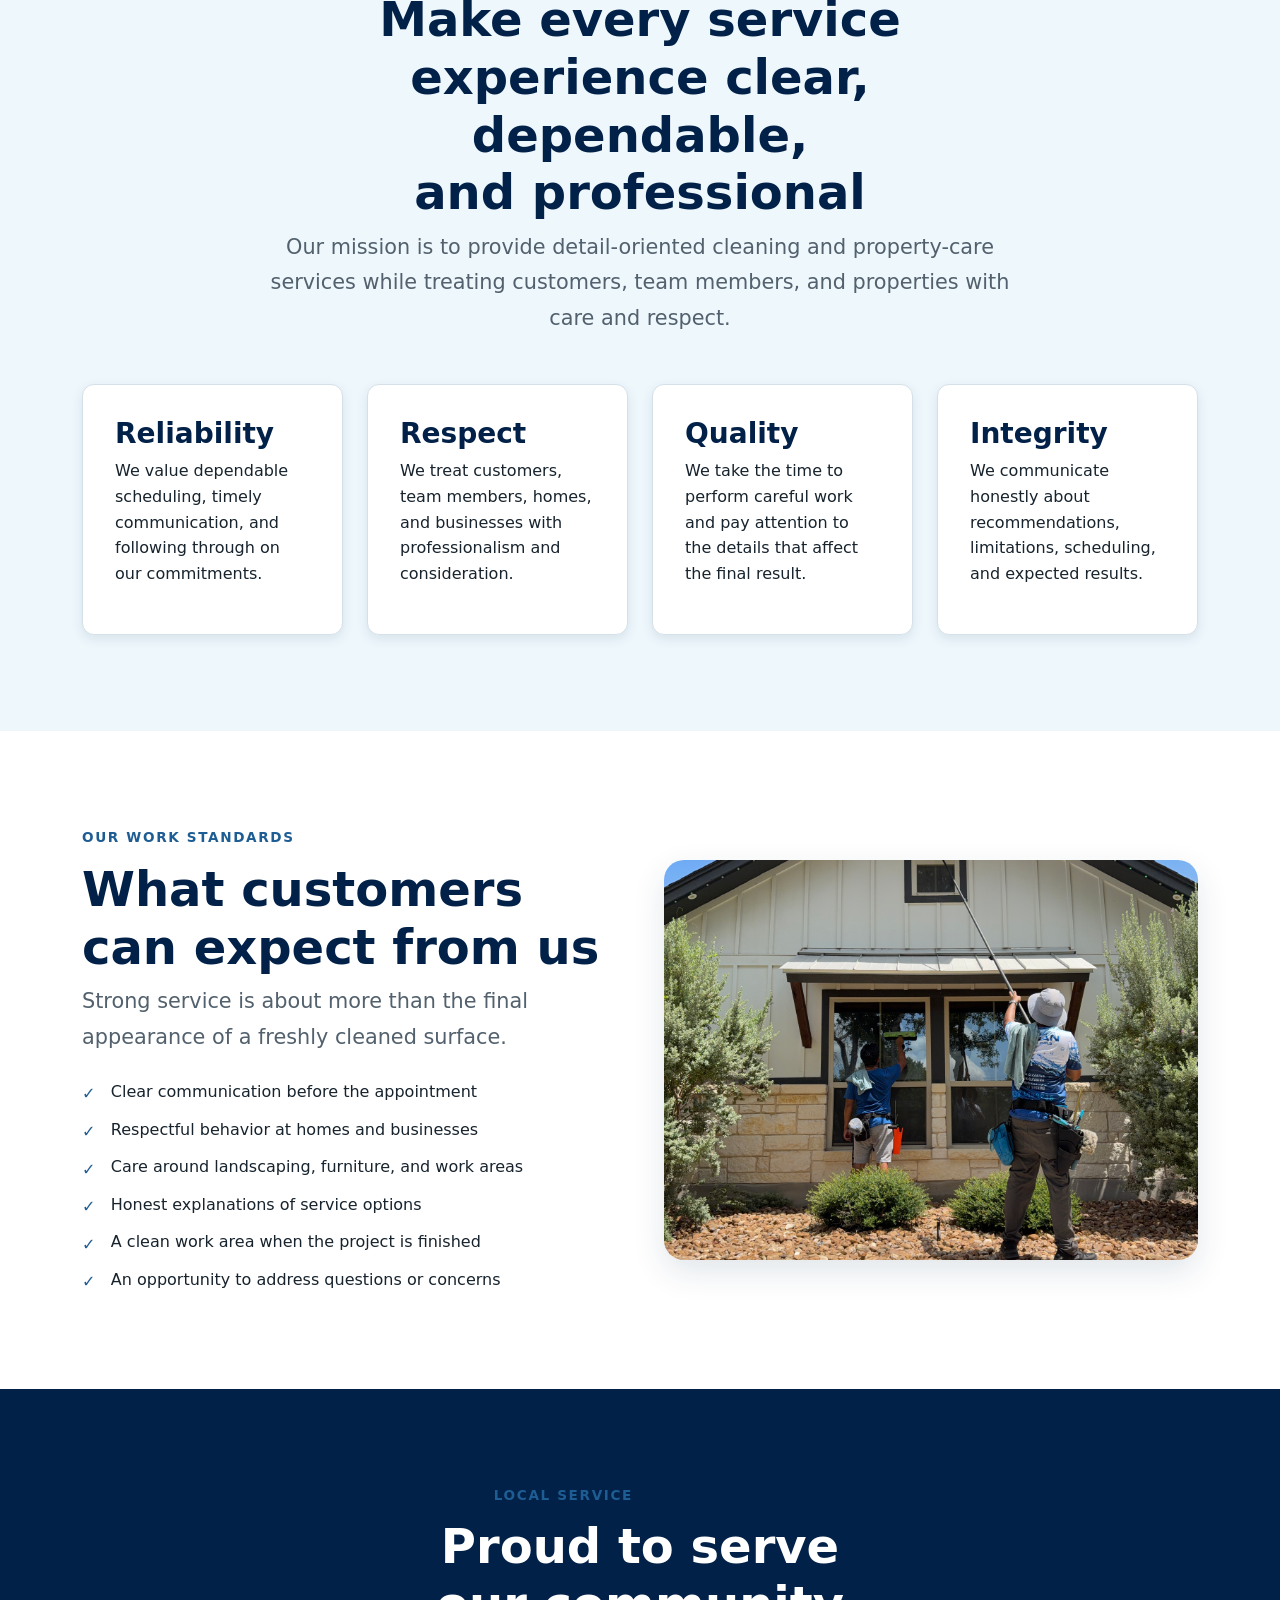
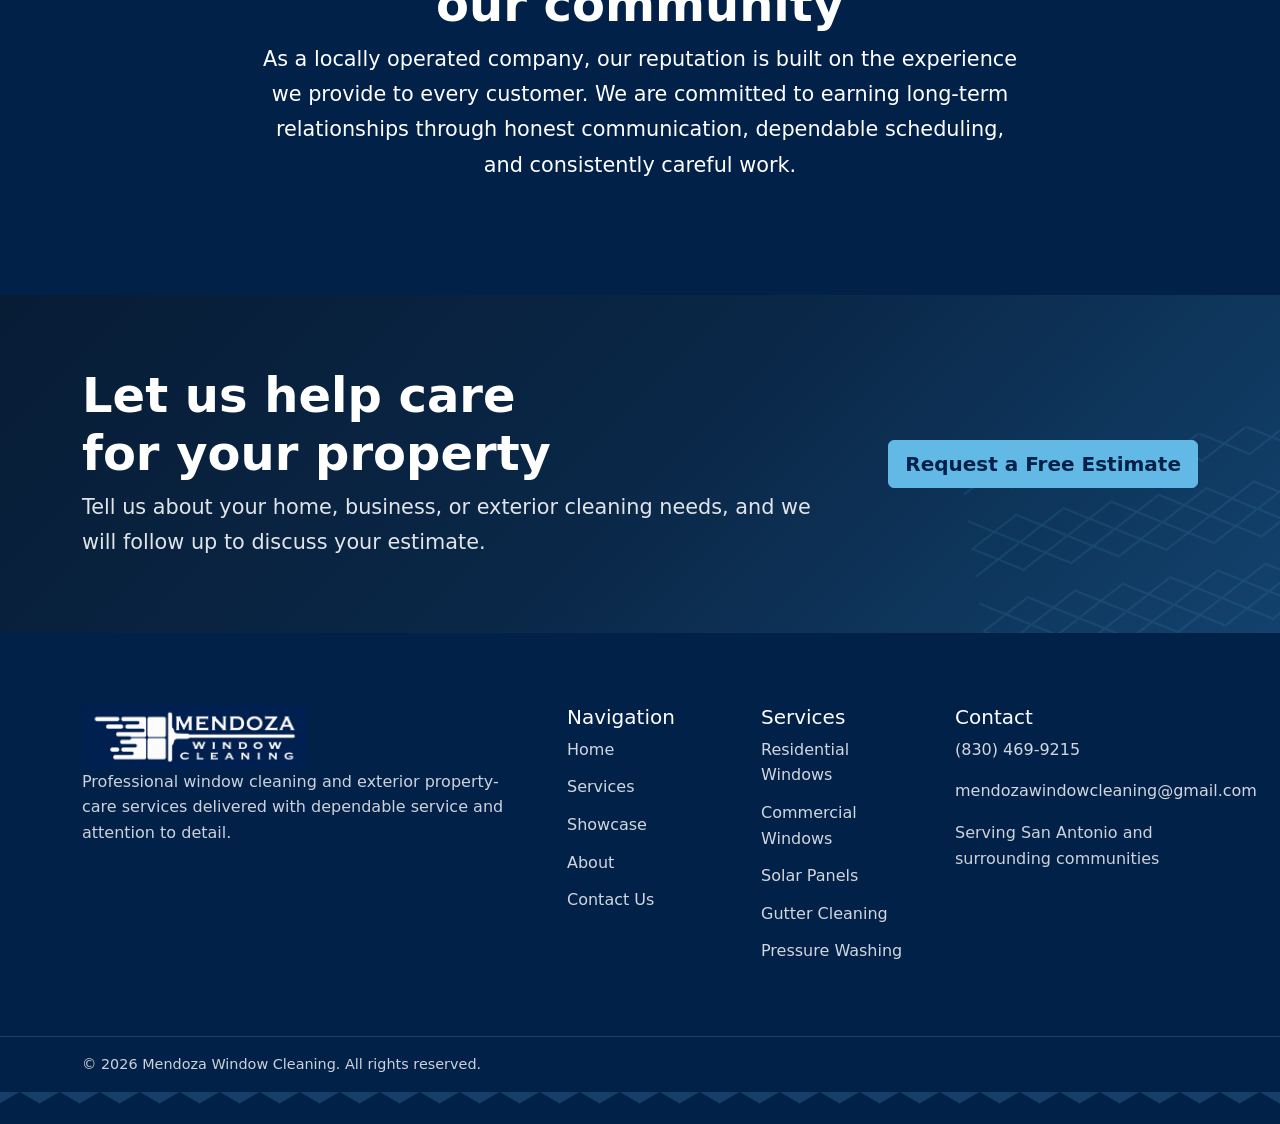
==== commit 3f674a56: "Fixed the owner image" ====
--- a/about.html
+++ b/about.html
@@ -1,479 +1,404 @@
 <!doctype html>
 <html lang="en">
-
-<head>
+  <head>
     <meta charset="utf-8" />
     <meta name="viewport" content="width=device-width, initial-scale=1" />
 
-    <meta name="description"
-        content="Learn about Mendoza Window Cleaning, our service philosophy, business values, and commitment to dependable window cleaning and exterior property care." />
+    <meta
+      name="description"
+      content="Learn about Mendoza Window Cleaning, our service philosophy, business values, and commitment to dependable window cleaning and exterior property care."
+    />
 
     <meta name="robots" content="index, follow" />
 
     <meta property="og:type" content="website" />
     <meta property="og:title" content="About Us | Mendoza Window Cleaning" />
 
-    <meta property="og:description"
-        content="Learn about our commitment to reliable service, careful work, honest communication, and respectful property care." />
-
-    <meta property="og:image"
-        content="images/social/social-preview.webp" />
-
-    <title>
-        About Us | Mendoza Window Cleaning
-    </title>
-
-    <link rel="icon"
-        href="icons/favicon.svg"
-        type="image/svg+xml" />
-
-    <link rel="stylesheet"
-        href="https://cdn.jsdelivr.net/npm/bootstrap@5.3.8/dist/css/bootstrap.min.css" />
-
-    <link rel="stylesheet"
-        href="css/styles.css" />
-</head>
-
-<body>
-    <a class="skip-link" href="#main-content">
-        Skip to main content
-    </a>
+    <meta
+      property="og:description"
+      content="Learn about our commitment to reliable service, careful work, honest communication, and respectful property care."
+    />
+
+    <meta property="og:image" content="images/social/social-preview.webp" />
+
+    <title>About Us | Mendoza Window Cleaning</title>
+
+    <link rel="icon" href="icons/favicon.svg" type="image/svg+xml" />
+
+    <link
+      rel="stylesheet"
+      href="https://cdn.jsdelivr.net/npm/bootstrap@5.3.8/dist/css/bootstrap.min.css"
+    />
+
+    <link rel="stylesheet" href="css/styles.css" />
+  </head>
+
+  <body>
+    <a class="skip-link" href="#main-content"> Skip to main content </a>
 
     <header>
-        <nav class="navbar navbar-expand-lg navbar-dark site-navbar"
-            aria-label="Primary navigation">
-
-            <div class="container">
-                <a class="navbar-brand"
-                    href="index.html"
-                    aria-label="Mendoza Window Cleaning home">
-
-                    <img src="images/logo/mendoza_business_logo3.png"
-                        alt="Mendoza Window Cleaning"
-                        width="224"
-                        height="64" />
+      <nav
+        class="navbar navbar-expand-lg navbar-dark site-navbar"
+        aria-label="Primary navigation"
+      >
+        <div class="container">
+          <a
+            class="navbar-brand"
+            href="index.html"
+            aria-label="Mendoza Window Cleaning home"
+          >
+            <img
+              src="images/logo/mendoza_business_logo3.png"
+              alt="Mendoza Window Cleaning"
+              width="224"
+              height="64"
+            />
+          </a>
+
+          <button
+            class="navbar-toggler"
+            type="button"
+            data-bs-toggle="collapse"
+            data-bs-target="#primary-navigation"
+            aria-controls="primary-navigation"
+            aria-expanded="false"
+            aria-label="Open navigation menu"
+          >
+            <span class="navbar-toggler-icon"></span>
+          </button>
+
+          <div class="collapse navbar-collapse" id="primary-navigation">
+            <ul class="navbar-nav">
+              <li class="nav-item">
+                <a class="nav-link" href="index.html" data-nav-link> Home </a>
+              </li>
+
+              <li class="nav-item">
+                <a class="nav-link" href="services.html" data-nav-link>
+                  Services
                 </a>
-
-                <button class="navbar-toggler"
-                    type="button"
-                    data-bs-toggle="collapse"
-                    data-bs-target="#primary-navigation"
-                    aria-controls="primary-navigation"
-                    aria-expanded="false"
-                    aria-label="Open navigation menu">
-
-                    <span class="navbar-toggler-icon"></span>
-                </button>
-
-                <div class="collapse navbar-collapse"
-                    id="primary-navigation">
-
-                    <ul class="navbar-nav">
-                        <li class="nav-item">
-                            <a class="nav-link"
-                                href="index.html"
-                                data-nav-link>
-                                Home
-                            </a>
-                        </li>
-
-                        <li class="nav-item">
-                            <a class="nav-link"
-                                href="services.html"
-                                data-nav-link>
-                                Services
-                            </a>
-                        </li>
-
-                        <li class="nav-item">
-                            <a class="nav-link"
-                                href="showcase.html"
-                                data-nav-link>
-                                Showcase
-                            </a>
-                        </li>
-
-                        <li class="nav-item">
-                            <a class="nav-link"
-                                href="about.html"
-                                data-nav-link>
-                                About
-                            </a>
-                        </li>
-
-                        <li class="nav-item ms-lg-2">
-                            <a class="nav-link nav-contact-link"
-                                href="contact.html"
-                                data-nav-link>
-                                Contact Us
-                            </a>
-                        </li>
-                    </ul>
+              </li>
+
+              <li class="nav-item">
+                <a class="nav-link" href="showcase.html" data-nav-link>
+                  Showcase
+                </a>
+              </li>
+
+              <li class="nav-item">
+                <a class="nav-link" href="about.html" data-nav-link> About </a>
+              </li>
+
+              <li class="nav-item ms-lg-2">
+                <a
+                  class="nav-link nav-contact-link"
+                  href="contact.html"
+                  data-nav-link
+                >
+                  Contact Us
+                </a>
+              </li>
+            </ul>
+          </div>
+        </div>
+      </nav>
+    </header>
+
+    <main id="main-content">
+      <section class="page-hero honeycomb-accent">
+        <div class="container">
+          <div class="content-narrow">
+            <p class="section-eyebrow text-light-blue">About our company</p>
+
+            <h1>Professional service backed by personal commitment</h1>
+
+            <p class="lead">
+              We provide dependable window cleaning and exterior property-care
+              services with careful work, clear communication, and respect for
+              every property.
+            </p>
+          </div>
+        </div>
+      </section>
+
+      <section class="site-section" aria-labelledby="story-heading">
+        <div class="container">
+          <div class="row align-items-center g-5">
+            <!-- Temporarily removing the owner image
+            <div class="col-lg-6">
+                <img class="about-image"
+                    src="images/about/owner.webp"
+                    alt="Owner of Mendoza Window Cleaning"
+                    width="1000"
+                    height="750" />
+            </div>
+            -->
+
+            <div class="col-lg-12">
+              <p class="section-eyebrow">Our story</p>
+
+              <h2 id="story-heading">
+                Built around dependable, detail-oriented service
+              </h2>
+
+              <p class="lead text-muted-custom">
+                Mendoza Window Cleaning was founded with a simple goal: provide
+                customers with reliable service and visible, professional
+                results.
+              </p>
+
+              <p>
+                We understand that inviting a service professional onto your
+                property requires trust. That is why we focus on being
+                responsive, arriving prepared, communicating clearly, and
+                treating every home or business carefully.
+              </p>
+
+              <p>
+                From window and solar-panel cleaning to pressure washing, gutter
+                care, and seasonal services, every project receives the same
+                commitment to professionalism and attention to detail.
+              </p>
+            </div>
+          </div>
+        </div>
+      </section>
+
+      <section
+        class="site-section section-soft-blue"
+        aria-labelledby="mission-heading"
+      >
+        <div class="container">
+          <div class="section-header">
+            <p class="section-eyebrow">Our mission</p>
+
+            <h2 id="mission-heading">
+              Make every service experience clear, dependable, and professional
+            </h2>
+
+            <p class="lead text-muted-custom">
+              Our mission is to provide detail-oriented cleaning and
+              property-care services while treating customers, team members, and
+              properties with care and respect.
+            </p>
+          </div>
+
+          <div class="row g-4">
+            <div class="col-md-6 col-xl-3">
+              <article class="value-card">
+                <div class="value-card__body">
+                  <h3>Reliability</h3>
+
+                  <p>
+                    We value dependable scheduling, timely communication, and
+                    following through on our commitments.
+                  </p>
                 </div>
-            </div>
-        </nav>
-    </header>
-
-    <main id="main-content">
-        <section class="page-hero honeycomb-accent">
-            <div class="container">
-                <div class="content-narrow">
-                    <p class="section-eyebrow text-light-blue">
-                        About our company
-                    </p>
-
-                    <h1>
-                        Professional service backed by personal commitment
-                    </h1>
-
-                    <p class="lead">
-                        We provide dependable window cleaning and exterior
-                        property-care services with careful work, clear
-                        communication, and respect for every property.
-                    </p>
+              </article>
+            </div>
+
+            <div class="col-md-6 col-xl-3">
+              <article class="value-card">
+                <div class="value-card__body">
+                  <h3>Respect</h3>
+
+                  <p>
+                    We treat customers, team members, homes, and businesses with
+                    professionalism and consideration.
+                  </p>
                 </div>
-            </div>
-        </section>
-
-        <section class="site-section"
-            aria-labelledby="story-heading">
-
-            <div class="container">
-                <div class="row align-items-center g-5">
-                    <div class="col-lg-6">
-                        <img class="about-image"
-                            src="images/about/owner.webp"
-                            alt="Owner of Mendoza Window Cleaning"
-                            width="1000"
-                            height="750" />
-                    </div>
-
-                    <div class="col-lg-6">
-                        <p class="section-eyebrow">
-                            Our story
-                        </p>
-
-                        <h2 id="story-heading">
-                            Built around dependable, detail-oriented service
-                        </h2>
-
-                        <p class="lead text-muted-custom">
-                            Mendoza Window Cleaning was founded with a simple
-                            goal: provide customers with reliable service and
-                            visible, professional results.
-                        </p>
-
-                        <p>
-                            We understand that inviting a service professional
-                            onto your property requires trust. That is why we
-                            focus on being responsive, arriving prepared,
-                            communicating clearly, and treating every home or
-                            business carefully.
-                        </p>
-
-                        <p>
-                            From window and solar-panel cleaning to pressure
-                            washing, gutter care, and seasonal services, every
-                            project receives the same commitment to
-                            professionalism and attention to detail.
-                        </p>
-                    </div>
+              </article>
+            </div>
+
+            <div class="col-md-6 col-xl-3">
+              <article class="value-card">
+                <div class="value-card__body">
+                  <h3>Quality</h3>
+
+                  <p>
+                    We take the time to perform careful work and pay attention
+                    to the details that affect the final result.
+                  </p>
                 </div>
-            </div>
-        </section>
-
-        <section class="site-section section-soft-blue"
-            aria-labelledby="mission-heading">
-
-            <div class="container">
-                <div class="section-header">
-                    <p class="section-eyebrow">
-                        Our mission
-                    </p>
-
-                    <h2 id="mission-heading">
-                        Make every service experience clear, dependable, and professional
-                    </h2>
-
-                    <p class="lead text-muted-custom">
-                        Our mission is to provide detail-oriented cleaning and
-                        property-care services while treating customers, team
-                        members, and properties with care and respect.
-                    </p>
+              </article>
+            </div>
+
+            <div class="col-md-6 col-xl-3">
+              <article class="value-card">
+                <div class="value-card__body">
+                  <h3>Integrity</h3>
+
+                  <p>
+                    We communicate honestly about recommendations, limitations,
+                    scheduling, and expected results.
+                  </p>
                 </div>
-
-                <div class="row g-4">
-                    <div class="col-md-6 col-xl-3">
-                        <article class="value-card">
-                            <div class="value-card__body">
-                                <h3>
-                                    Reliability
-                                </h3>
-
-                                <p>
-                                    We value dependable scheduling, timely
-                                    communication, and following through on
-                                    our commitments.
-                                </p>
-                            </div>
-                        </article>
-                    </div>
-
-                    <div class="col-md-6 col-xl-3">
-                        <article class="value-card">
-                            <div class="value-card__body">
-                                <h3>
-                                    Respect
-                                </h3>
-
-                                <p>
-                                    We treat customers, team members, homes,
-                                    and businesses with professionalism and
-                                    consideration.
-                                </p>
-                            </div>
-                        </article>
-                    </div>
-
-                    <div class="col-md-6 col-xl-3">
-                        <article class="value-card">
-                            <div class="value-card__body">
-                                <h3>
-                                    Quality
-                                </h3>
-
-                                <p>
-                                    We take the time to perform careful work
-                                    and pay attention to the details that
-                                    affect the final result.
-                                </p>
-                            </div>
-                        </article>
-                    </div>
-
-                    <div class="col-md-6 col-xl-3">
-                        <article class="value-card">
-                            <div class="value-card__body">
-                                <h3>
-                                    Integrity
-                                </h3>
-
-                                <p>
-                                    We communicate honestly about
-                                    recommendations, limitations, scheduling,
-                                    and expected results.
-                                </p>
-                            </div>
-                        </article>
-                    </div>
-                </div>
-            </div>
-        </section>
-
-        <section class="site-section"
-            aria-labelledby="standards-heading">
-
-            <div class="container">
-                <div class="row align-items-center g-5">
-                    <div class="col-lg-6 order-lg-2">
-                        <img class="about-image"
-                            src="images/services/Residential.png"
-                            alt="Mendoza Window Cleaning professional carefully working at a property"
-                            width="1000"
-                            height="750"
-                            loading="lazy" />
-                    </div>
-
-                    <div class="col-lg-6 order-lg-1">
-                        <p class="section-eyebrow">
-                            Our work standards
-                        </p>
-
-                        <h2 id="standards-heading">
-                            What customers can expect from us
-                        </h2>
-
-                        <p class="lead text-muted-custom">
-                            Strong service is about more than the final
-                            appearance of a freshly cleaned surface.
-                        </p>
-
-                        <ul class="check-list">
-                            <li>
-                                Clear communication before the appointment
-                            </li>
-
-                            <li>
-                                Respectful behavior at homes and businesses
-                            </li>
-
-                            <li>
-                                Care around landscaping, furniture, and work areas
-                            </li>
-
-                            <li>
-                                Honest explanations of service options
-                            </li>
-
-                            <li>
-                                A clean work area when the project is finished
-                            </li>
-
-                            <li>
-                                An opportunity to address questions or concerns
-                            </li>
-                        </ul>
-                    </div>
-                </div>
-            </div>
-        </section>
-
-        <section class="site-section section-dark honeycomb-accent"
-            aria-labelledby="community-heading">
-
-            <div class="container">
-                <div class="content-narrow content-centered text-center">
-                    <p class="section-eyebrow text-light-blue">
-                        Local service
-                    </p>
-
-                    <h2 id="community-heading">
-                        Proud to serve our community
-                    </h2>
-
-                    <p class="lead content-centered">
-                        As a locally operated company, our reputation is built
-                        on the experience we provide to every customer. We are
-                        committed to earning long-term relationships through
-                        honest communication, dependable scheduling, and
-                        consistently careful work.
-                    </p>
-                </div>
-            </div>
-        </section>
-
-        <section class="cta-section honeycomb-accent"
-            aria-labelledby="about-cta-heading">
-
-            <div class="container">
-                <div class="row align-items-center g-4">
-                    <div class="col-lg-8">
-                        <h2 id="about-cta-heading">
-                            Let us help care for your property
-                        </h2>
-
-                        <p class="lead mb-0">
-                            Tell us about your home, business, or exterior
-                            cleaning needs, and we will follow up to discuss
-                            your estimate.
-                        </p>
-                    </div>
-
-                    <div class="col-lg-4 text-lg-end">
-                        <a class="btn btn-brand btn-lg"
-                            href="contact.html">
-                            Request a Free Estimate
-                        </a>
-                    </div>
-                </div>
-            </div>
-        </section>
+              </article>
+            </div>
+          </div>
+        </div>
+      </section>
+
+      <section class="site-section" aria-labelledby="standards-heading">
+        <div class="container">
+          <div class="row align-items-center g-5">
+            <div class="col-lg-6 order-lg-2">
+              <img
+                class="about-image"
+                src="images/services/Residential.png"
+                alt="Mendoza Window Cleaning professional carefully working at a property"
+                width="1000"
+                height="750"
+                loading="lazy"
+              />
+            </div>
+
+            <div class="col-lg-6 order-lg-1">
+              <p class="section-eyebrow">Our work standards</p>
+
+              <h2 id="standards-heading">What customers can expect from us</h2>
+
+              <p class="lead text-muted-custom">
+                Strong service is about more than the final appearance of a
+                freshly cleaned surface.
+              </p>
+
+              <ul class="check-list">
+                <li>Clear communication before the appointment</li>
+
+                <li>Respectful behavior at homes and businesses</li>
+
+                <li>Care around landscaping, furniture, and work areas</li>
+
+                <li>Honest explanations of service options</li>
+
+                <li>A clean work area when the project is finished</li>
+
+                <li>An opportunity to address questions or concerns</li>
+              </ul>
+            </div>
+          </div>
+        </div>
+      </section>
+
+      <section
+        class="site-section section-dark honeycomb-accent"
+        aria-labelledby="community-heading"
+      >
+        <div class="container">
+          <div class="content-narrow content-centered text-center">
+            <p class="section-eyebrow text-light-blue">Local service</p>
+
+            <h2 id="community-heading">Proud to serve our community</h2>
+
+            <p class="lead content-centered">
+              As a locally operated company, our reputation is built on the
+              experience we provide to every customer. We are committed to
+              earning long-term relationships through honest communication,
+              dependable scheduling, and consistently careful work.
+            </p>
+          </div>
+        </div>
+      </section>
+
+      <section
+        class="cta-section honeycomb-accent"
+        aria-labelledby="about-cta-heading"
+      >
+        <div class="container">
+          <div class="row align-items-center g-4">
+            <div class="col-lg-8">
+              <h2 id="about-cta-heading">Let us help care for your property</h2>
+
+              <p class="lead mb-0">
+                Tell us about your home, business, or exterior cleaning needs,
+                and we will follow up to discuss your estimate.
+              </p>
+            </div>
+
+            <div class="col-lg-4 text-lg-end">
+              <a class="btn btn-brand btn-lg" href="contact.html">
+                Request a Free Estimate
+              </a>
+            </div>
+          </div>
+        </div>
+      </section>
     </main>
 
     <footer class="site-footer honeycomb-strip">
-        <div class="site-footer__main">
-            <div class="container">
-                <div class="row g-5">
-                    <div class="col-lg-5">
-                        <img class="site-footer__logo"
-                            src="images/logo/mendoza_business_logo3.png"
-                            alt="Mendoza Window Cleaning"
-                            width="224"
-                            height="64"
-                            loading="lazy" />
-
-                        <p>
-                            Professional window cleaning and exterior
-                            property-care services delivered with dependable
-                            service and attention to detail.
-                        </p>
-                    </div>
-
-                    <div class="col-6 col-lg-2">
-                        <h2 class="h5">
-                            Navigation
-                        </h2>
-
-                        <ul class="footer-links">
-                            <li>
-                                <a href="index.html">
-                                    Home
-                                </a>
-                            </li>
-
-                            <li>
-                                <a href="services.html">
-                                    Services
-                                </a>
-                            </li>
-
-                            <li>
-                                <a href="showcase.html">
-                                    Showcase
-                                </a>
-                            </li>
-
-                            <li>
-                                <a href="about.html">
-                                    About
-                                </a>
-                            </li>
-
-                            <li>
-                                <a href="contact.html">
-                                    Contact Us
-                                </a>
-                            </li>
-                        </ul>
-                    </div>
-
-                    <div class="col-6 col-lg-2">
-                        <h2 class="h5">
-                            Services
-                        </h2>
-
-                        <ul class="footer-links">
-                            <li>
-                                <a href="services.html#residential">
-                                    Residential Windows
-                                </a>
-                            </li>
-
-                            <li>
-                                <a href="services.html#commercial">
-                                    Commercial Windows
-                                </a>
-                            </li>
-
-                            <li>
-                                <a href="services.html#solar-panels">
-                                    Solar Panels
-                                </a>
-                            </li>
-
-                            <li>
-                                <a href="services.html#gutter-cleaning">
-                                    Gutter Cleaning
-                                </a>
-                            </li>
-
-                            <li>
-                                <a href="services.html#pressure-washing">
-                                    Pressure Washing
-                                </a>
-                            </li>
-
-                            <!-- <li>
+      <div class="site-footer__main">
+        <div class="container">
+          <div class="row g-5">
+            <div class="col-lg-5">
+              <img
+                class="site-footer__logo"
+                src="images/logo/mendoza_business_logo3.png"
+                alt="Mendoza Window Cleaning"
+                width="224"
+                height="64"
+                loading="lazy"
+              />
+
+              <p>
+                Professional window cleaning and exterior property-care services
+                delivered with dependable service and attention to detail.
+              </p>
+            </div>
+
+            <div class="col-6 col-lg-2">
+              <h2 class="h5">Navigation</h2>
+
+              <ul class="footer-links">
+                <li>
+                  <a href="index.html"> Home </a>
+                </li>
+
+                <li>
+                  <a href="services.html"> Services </a>
+                </li>
+
+                <li>
+                  <a href="showcase.html"> Showcase </a>
+                </li>
+
+                <li>
+                  <a href="about.html"> About </a>
+                </li>
+
+                <li>
+                  <a href="contact.html"> Contact Us </a>
+                </li>
+              </ul>
+            </div>
+
+            <div class="col-6 col-lg-2">
+              <h2 class="h5">Services</h2>
+
+              <ul class="footer-links">
+                <li>
+                  <a href="services.html#residential"> Residential Windows </a>
+                </li>
+
+                <li>
+                  <a href="services.html#commercial"> Commercial Windows </a>
+                </li>
+
+                <li>
+                  <a href="services.html#solar-panels"> Solar Panels </a>
+                </li>
+
+                <li>
+                  <a href="services.html#gutter-cleaning"> Gutter Cleaning </a>
+                </li>
+
+                <li>
+                  <a href="services.html#pressure-washing">
+                    Pressure Washing
+                  </a>
+                </li>
+
+                <!-- <li>
                                 <a href="services.html#protection">
                                     Window Protection
                                 </a>
@@ -484,52 +409,43 @@
                                     Christmas Lights
                                 </a>
                             </li> -->
-                        </ul>
-                    </div>
-
-                    <div class="col-lg-3">
-                        <h2 class="h5">
-                            Contact
-                        </h2>
-
-                        <address>
-                            <p>
-                                <a href="tel:+18304699215">
-                                    (830) 469-9215
-                                </a>
-                            </p>
-
-                            <p>
-                                <a href="mailto:mendozawindowcleaning@gmail.com">
-                                    mendozawindowcleaning@gmail.com
-                                </a>
-                            </p>
-
-                            <p>
-                                Serving San Antonio and surrounding communities
-                            </p>
-                        </address>
-                    </div>
-                </div>
-            </div>
-        </div>
-
-        <div class="site-footer__bottom">
-            <div class="container">
+              </ul>
+            </div>
+
+            <div class="col-lg-3">
+              <h2 class="h5">Contact</h2>
+
+              <address>
                 <p>
-                    &copy;
-                    <span data-current-year></span>
-                    Mendoza Window Cleaning. All rights reserved.
+                  <a href="tel:+18304699215"> (830) 469-9215 </a>
                 </p>
-            </div>
-        </div>
+
+                <p>
+                  <a href="mailto:mendozawindowcleaning@gmail.com">
+                    mendozawindowcleaning@gmail.com
+                  </a>
+                </p>
+
+                <p>Serving San Antonio and surrounding communities</p>
+              </address>
+            </div>
+          </div>
+        </div>
+      </div>
+
+      <div class="site-footer__bottom">
+        <div class="container">
+          <p>
+            &copy;
+            <span data-current-year></span>
+            Mendoza Window Cleaning. All rights reserved.
+          </p>
+        </div>
+      </div>
     </footer>
 
-    <script
-        src="https://cdn.jsdelivr.net/npm/bootstrap@5.3.8/dist/js/bootstrap.bundle.min.js">
-    </script>
+    <script src="https://cdn.jsdelivr.net/npm/bootstrap@5.3.8/dist/js/bootstrap.bundle.min.js"></script>
 
     <script src="js/main.js"></script>
-</body>
-
-</html>+  </body>
+</html>
--- a/css/styles.css
+++ b/css/styles.css
@@ -1217,4 +1217,169 @@
     color: inherit;
     text-decoration: underline;
   }
+}
+
+/* ==================================================
+   Partner Banner
+   ================================================== */
+
+.partner-banner {
+    position: relative;
+    isolation: isolate;
+    padding-block: clamp(4.5rem, 8vw, 6.5rem);
+    overflow: hidden;
+    color: var(--color-white);
+    background-image:
+        url("../images/services/commercial_building.jpg");
+    background-position: center;
+    background-size: cover;
+}
+
+.partner-banner__overlay {
+    position: absolute;
+    z-index: -1;
+    inset: 0;
+    background:
+        linear-gradient(
+            90deg,
+            rgb(2 33 72 / 94%),
+            rgb(2 33 72 / 88%),
+            rgb(10 62 103 / 84%)
+        );
+}
+
+.partner-banner__content {
+    position: relative;
+    z-index: 1;
+}
+
+.partner-banner__header {
+    margin-bottom: clamp(2.5rem, 5vw, 4rem);
+}
+
+.partner-banner__header .section-eyebrow {
+    margin-bottom: 0.75rem;
+}
+
+.partner-banner__header h2 {
+    max-width: 55rem;
+    margin-inline: auto;
+    margin-bottom: 0;
+    color: var(--color-white);
+}
+
+.partner-banner__logos {
+    display: grid;
+    grid-template-columns:
+        minmax(0, 1fr)
+        auto
+        minmax(0, 1fr)
+        auto
+        minmax(0, 1fr)
+        auto
+        minmax(0, 1fr);
+    align-items: center;
+    max-width: 72rem;
+    margin-inline: auto;
+}
+
+.partner-banner__logo {
+    display: flex;
+    min-width: 0;
+    min-height: 7rem;
+    align-items: center;
+    justify-content: center;
+    padding-inline: clamp(1rem, 2.5vw, 2rem);
+}
+
+.partner-banner__logo img {
+    width: auto;
+    max-width: 100%;
+    max-height: 5.5rem;
+    object-fit: contain;
+
+    /*
+     * Converts the supplied logos to a consistent white
+     * appearance and visually removes their white backgrounds.
+     */
+    filter:
+        invert(1)
+        grayscale(1)
+        brightness(2);
+
+    mix-blend-mode: screen;
+}
+
+.partner-banner__logo:nth-of-type(5) img {
+    max-height: 6.5rem;
+}
+
+.partner-banner__divider {
+    width: 0.0625rem;
+    height: 5rem;
+    background-color: rgb(99 185 230 / 65%);
+}
+
+.partner-banner__description {
+    max-width: 50rem;
+    margin: clamp(2.5rem, 5vw, 4rem) auto 0;
+    color: rgb(255 255 255 / 88%);
+    font-size: 1.05rem;
+}
+
+/* ==================================================
+   Partner Banner: Tablet and Mobile
+   ================================================== */
+
+@media (max-width: 61.99875rem) {
+    .partner-banner__logos {
+        grid-template-columns: repeat(2, minmax(0, 1fr));
+    }
+
+    .partner-banner__divider {
+        display: none;
+    }
+
+    .partner-banner__logo {
+        min-height: 8rem;
+        padding: 1.5rem;
+    }
+
+    .partner-banner__logo:nth-of-type(1),
+    .partner-banner__logo:nth-of-type(3) {
+        border-right: 0.0625rem solid
+            rgb(99 185 230 / 45%);
+    }
+
+    .partner-banner__logo:nth-of-type(1),
+    .partner-banner__logo:nth-of-type(2) {
+        border-bottom: 0.0625rem solid
+            rgb(99 185 230 / 45%);
+    }
+}
+
+@media (max-width: 35.99875rem) {
+    .partner-banner {
+        padding-block: 4rem;
+    }
+
+    .partner-banner__logos {
+        grid-template-columns: 1fr;
+    }
+
+    .partner-banner__logo {
+        min-height: 7.5rem;
+        border-right: 0 !important;
+        border-bottom: 0.0625rem solid
+            rgb(99 185 230 / 40%);
+    }
+
+    .partner-banner__logo:last-of-type {
+        border-bottom: 0;
+    }
+
+    .partner-banner__logo img {
+        max-width: 15rem;
+        max-height: 5rem;
+    }
 }
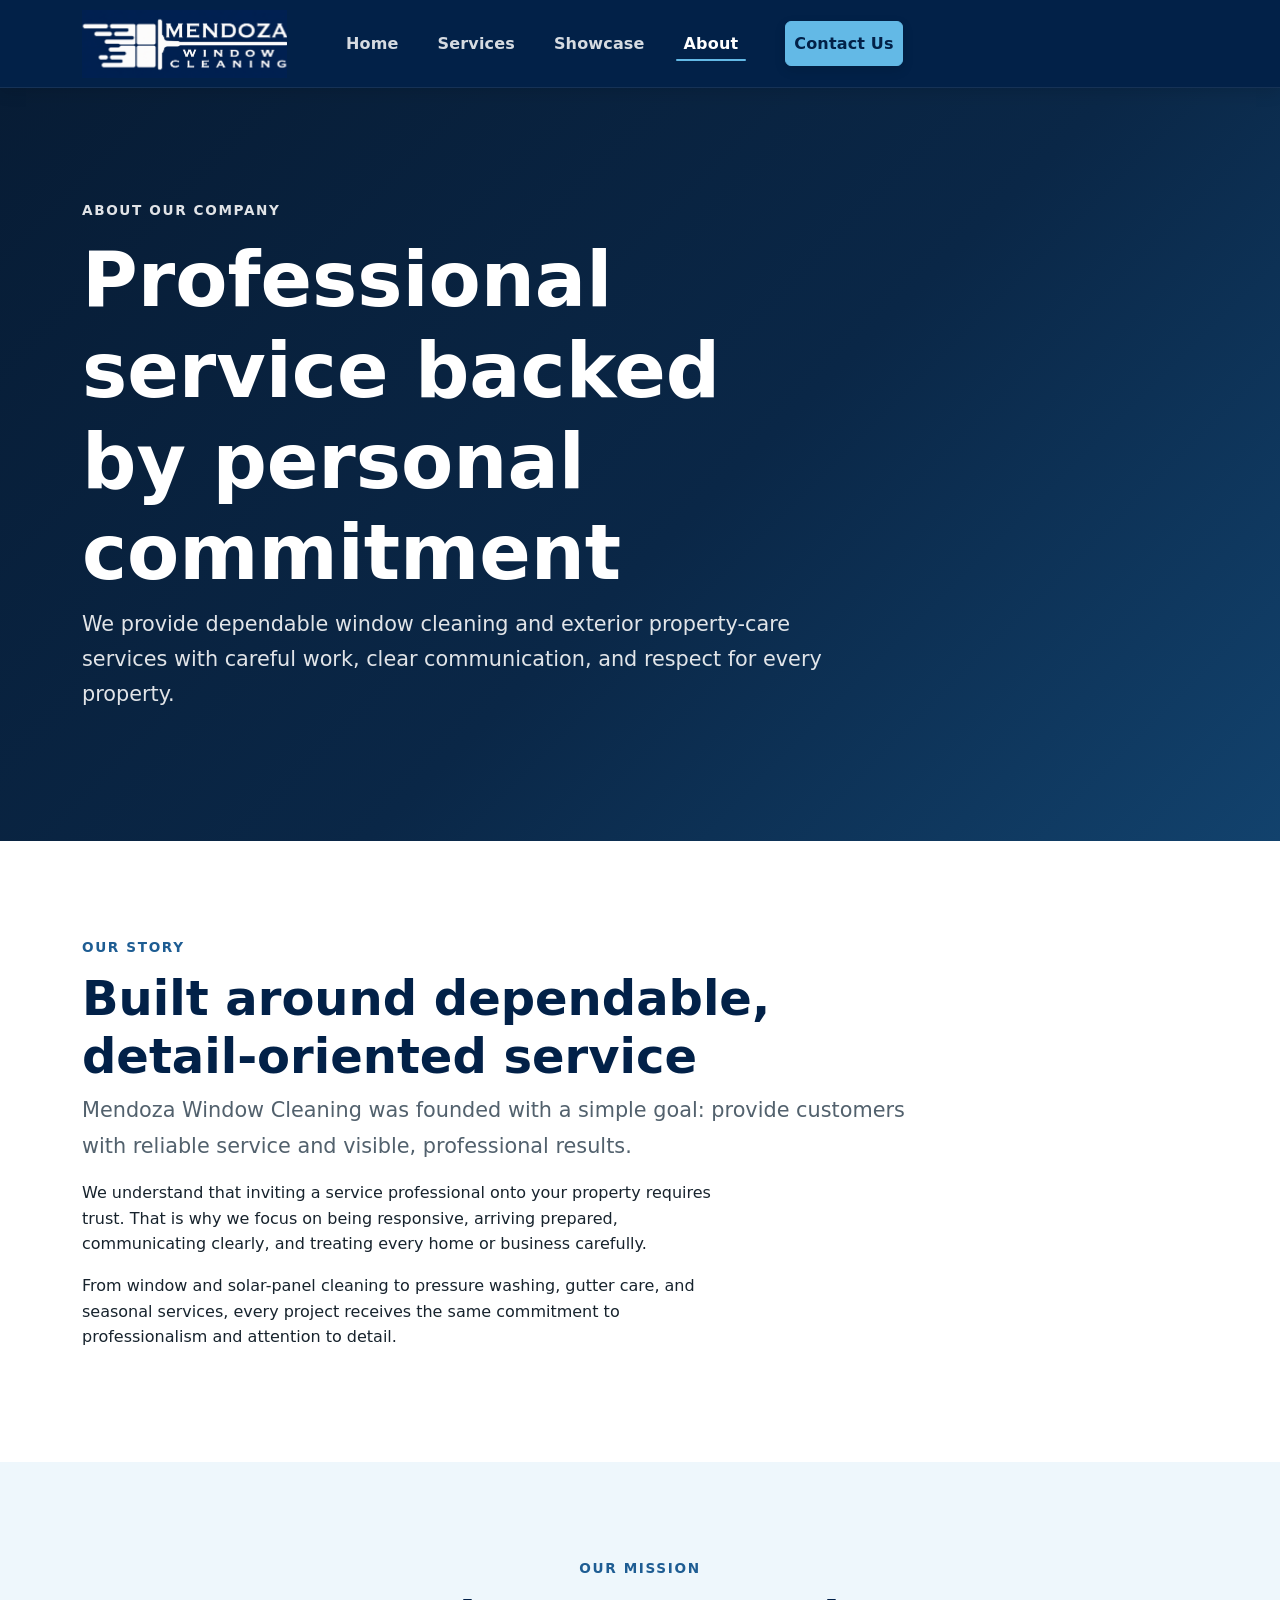
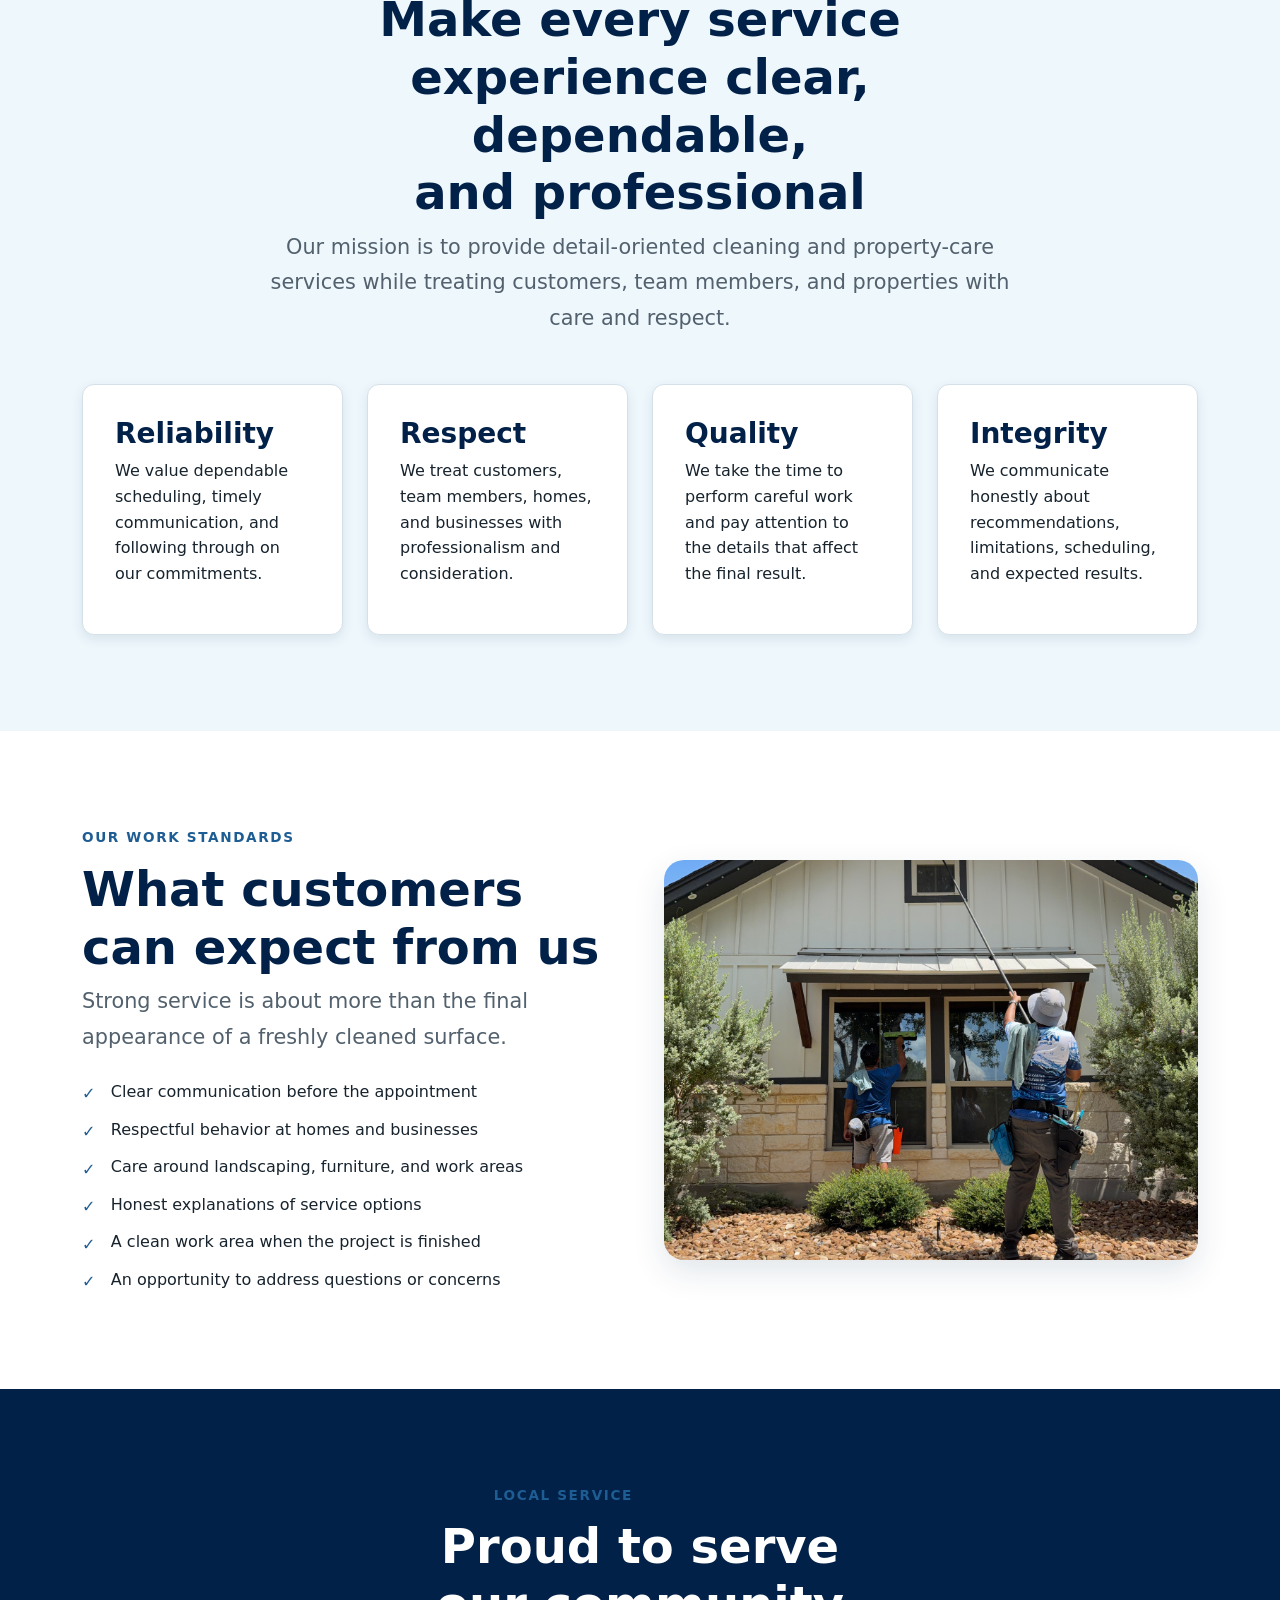
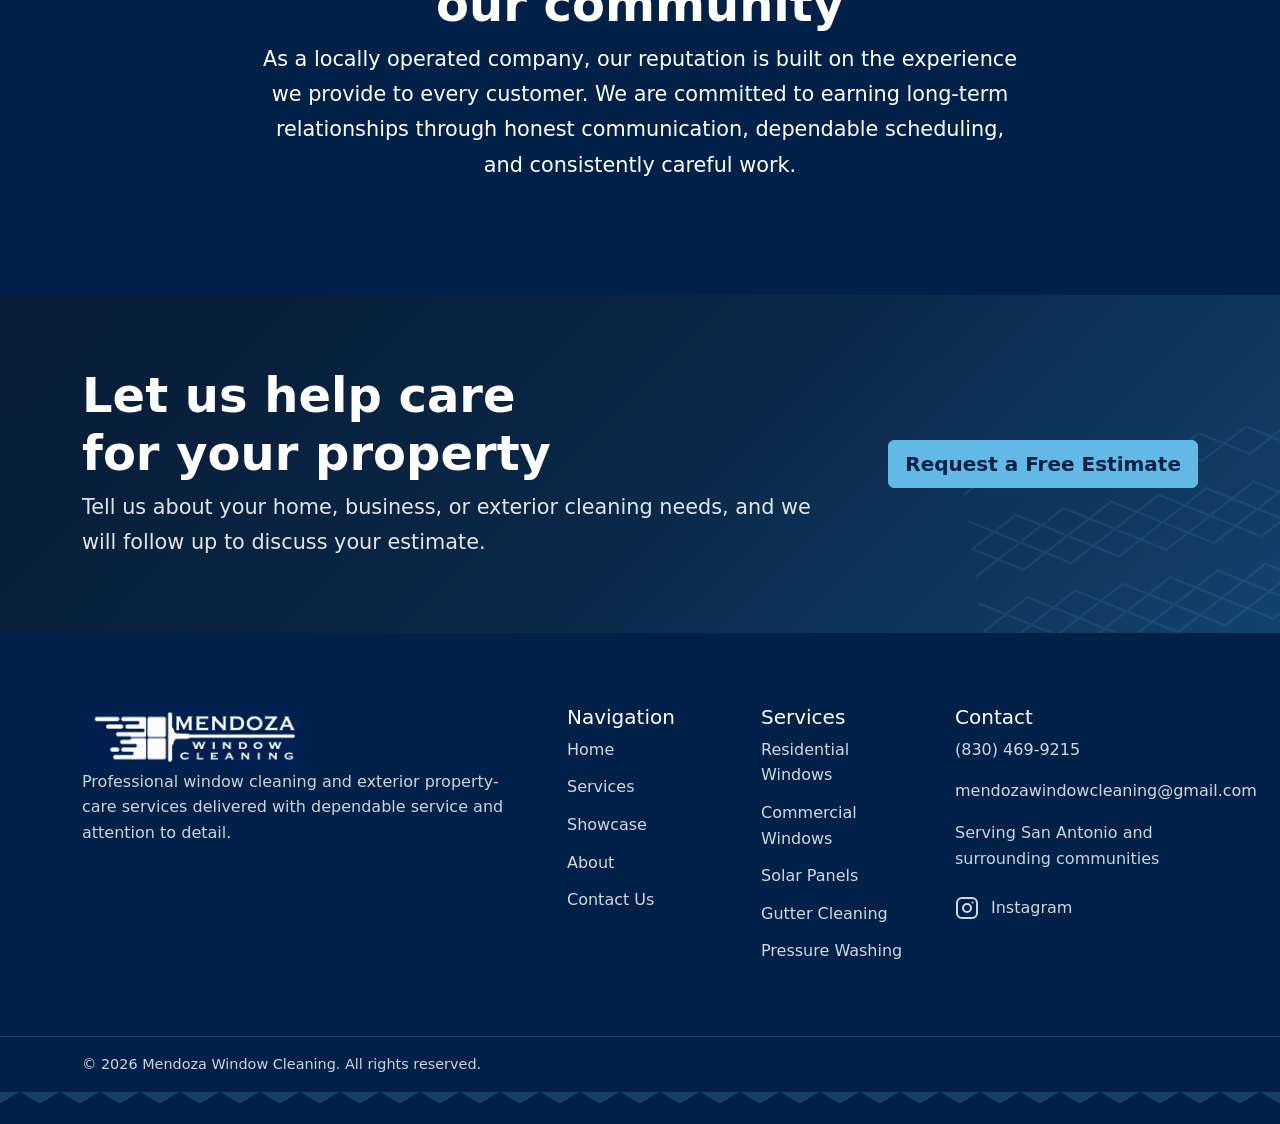
==== commit 835075a6: "added instagram" ====
--- a/about.html
+++ b/about.html
@@ -350,25 +350,11 @@
               <h2 class="h5">Navigation</h2>
 
               <ul class="footer-links">
-                <li>
-                  <a href="index.html"> Home </a>
-                </li>
-
-                <li>
-                  <a href="services.html"> Services </a>
-                </li>
-
-                <li>
-                  <a href="showcase.html"> Showcase </a>
-                </li>
-
-                <li>
-                  <a href="about.html"> About </a>
-                </li>
-
-                <li>
-                  <a href="contact.html"> Contact Us </a>
-                </li>
+                <li><a href="index.html">Home</a></li>
+                <li><a href="services.html">Services</a></li>
+                <li><a href="showcase.html">Showcase</a></li>
+                <li><a href="about.html">About</a></li>
+                <li><a href="contact.html">Contact Us</a></li>
               </ul>
             </div>
 
@@ -379,36 +365,33 @@
                 <li>
                   <a href="services.html#residential"> Residential Windows </a>
                 </li>
-
                 <li>
                   <a href="services.html#commercial"> Commercial Windows </a>
                 </li>
-
                 <li>
                   <a href="services.html#solar-panels"> Solar Panels </a>
                 </li>
-
                 <li>
                   <a href="services.html#gutter-cleaning"> Gutter Cleaning </a>
                 </li>
-
                 <li>
                   <a href="services.html#pressure-washing">
                     Pressure Washing
                   </a>
                 </li>
 
-                <!-- <li>
-                                <a href="services.html#protection">
-                                    Window Protection
-                                </a>
-                            </li>
-
-                            <li>
-                                <a href="services.html#christmas-lights">
-                                    Christmas Lights
-                                </a>
-                            </li> -->
+                <!--
+                        <li>
+                            <a href="services.html#protection">
+                                Window Protection
+                            </a>
+                        </li>
+                        <li>
+                            <a href="services.html#christmas-lights">
+                                Christmas Lights
+                            </a>
+                        </li>
+                        -->
               </ul>
             </div>
 
@@ -427,6 +410,42 @@
                 </p>
 
                 <p>Serving San Antonio and surrounding communities</p>
+
+                <p class="footer-instagram">
+                  <a
+                    href="https://www.instagram.com/mendozawindowcleaning/"
+                    target="_blank"
+                    rel="noopener noreferrer"
+                  >
+                    <svg
+                      class="instagram-icon"
+                      viewBox="0 0 24 24"
+                      fill="none"
+                      stroke="currentColor"
+                      stroke-width="2"
+                      stroke-linecap="round"
+                      stroke-linejoin="round"
+                      aria-hidden="true"
+                      focusable="false"
+                    >
+                      <rect x="2" y="2" width="20" height="20" rx="5" />
+                      <circle cx="12" cy="12" r="4" />
+                      <circle
+                        cx="17.5"
+                        cy="6.5"
+                        r="1"
+                        fill="currentColor"
+                        stroke="none"
+                      />
+                    </svg>
+                    <span>
+                      Instagram
+                      <span class="visually-hidden">
+                        (opens in a new tab)
+                      </span>
+                    </span>
+                  </a>
+                </p>
               </address>
             </div>
           </div>
--- a/css/styles.css
+++ b/css/styles.css
@@ -9,13 +9,13 @@
   --color-primary-dark: #022148;
 
   /* Main brand blue */
-  --color-primary: #1E5D93;
+  --color-primary: #1e5d93;
 
   /* Accent blue for buttons */
-  --color-primary-light: #63B9E6;
+  --color-primary-light: #63b9e6;
 
   /* Very light background */
-  --color-primary-soft: #EEF7FC;
+  --color-primary-soft: #eef7fc;
 
   /* ===== Neutrals ===== */
 
@@ -32,11 +32,7 @@
   --color-focus: #f5c84b;
 
   --font-family-base:
-    system-ui,
-    -apple-system,
-    blinkmacsystemfont,
-    "Segoe UI",
-    sans-serif;
+    system-ui, -apple-system, blinkmacsystemfont, "Segoe UI", sans-serif;
 
   --content-width: 75rem;
   --content-width-narrow: 48rem;
@@ -63,7 +59,6 @@
   --transition-fast: 150ms ease;
   --transition-standard: 250ms ease;
 }
-
 
 /* ==================================================
    2. Global Styles
@@ -119,7 +114,6 @@
 main {
   overflow: hidden;
 }
-
 
 /* ==================================================
    3. Typography
@@ -176,7 +170,6 @@
   text-transform: uppercase;
 }
 
-
 /* ==================================================
    4. Accessibility
    ================================================== */
@@ -211,7 +204,6 @@
   color: var(--color-error);
 }
 
-
 /* ==================================================
    5. Shared Layout
    ================================================== */
@@ -260,7 +252,6 @@
 .content-centered {
   margin-inline: auto;
 }
-
 
 /* ==================================================
    6. Header and Navigation
@@ -438,7 +429,6 @@
   box-shadow: 0 0 0 0.2rem rgb(99 185 230 / 35%);
 }
 
-
 /* ==================================================
    7. Hero Sections
    ================================================== */
@@ -461,11 +451,7 @@
   inset: 0;
   content: "";
   background:
-    radial-gradient(
-      circle at top right,
-      rgb(28 89 138 / 18%),
-      transparent 40%
-    ),
+    radial-gradient(circle at top right, rgb(28 89 138 / 18%), transparent 40%),
     linear-gradient(
       90deg,
       rgb(5 25 44 / 82%) 0%,
@@ -499,13 +485,7 @@
   padding-block: clamp(4.5rem, 10vw, 7rem);
   overflow: hidden;
   color: var(--color-white);
-    background:
-        linear-gradient(
-            135deg,
-            #071C35 0%,
-            #0A2747 55%,
-            #12426D 100%
-        );
+  background: linear-gradient(135deg, #071c35 0%, #0a2747 55%, #12426d 100%);
 }
 
 .page-hero h1 {
@@ -591,7 +571,6 @@
   background-color: var(--color-white);
   border-color: var(--color-white);
 }
-
 
 /* ==================================================
    9. Cards
@@ -648,7 +627,6 @@
   height: 1.75rem;
 }
 
-
 /* ==================================================
    10. Service Detail Sections
    ================================================== */
@@ -692,7 +670,6 @@
   font-weight: 800;
 }
 
-
 /* ==================================================
    11. Showcase Gallery
    ================================================== */
@@ -745,12 +722,7 @@
   left: 0;
   padding: var(--space-4);
   color: var(--color-white);
-  background:
-    linear-gradient(
-      0deg,
-      rgb(5 32 55 / 92%),
-      rgb(5 32 55 / 0%)
-    );
+  background: linear-gradient(0deg, rgb(5 32 55 / 92%), rgb(5 32 55 / 0%));
 }
 
 .gallery-card__content h2,
@@ -763,7 +735,6 @@
   margin: 0;
   color: rgb(255 255 255 / 88%);
 }
-
 
 /* ==================================================
    12. About Page
@@ -798,7 +769,6 @@
   color: var(--color-text-muted);
   font-weight: 600;
 }
-
 
 /* ==================================================
    13. Contact Page and Forms
@@ -891,7 +861,6 @@
   border: 0.0625rem solid rgb(163 33 33 / 35%);
 }
 
-
 /* ==================================================
    14. Call-to-Action Sections
    ================================================== */
@@ -902,13 +871,7 @@
   overflow: hidden;
   isolation: isolate;
   color: var(--color-white);
-    background:
-        linear-gradient(
-            135deg,
-            #071C35,
-            #0A2747,
-            #12426D
-        );
+  background: linear-gradient(135deg, #071c35, #0a2747, #12426d);
 }
 
 .cta-section h2 {
@@ -918,7 +881,6 @@
 .cta-section p {
   color: rgb(255 255 255 / 88%);
 }
-
 
 /* ==================================================
    15. Honeycomb Decorations
@@ -994,7 +956,6 @@
   background-size: 2.5rem 4.3rem;
 }
 
-
 /* ==================================================
    16. Footer
    ================================================== */
@@ -1050,7 +1011,6 @@
   margin: 0;
   font-size: 0.9rem;
 }
-
 
 /* ==================================================
    17. Responsive Adjustments
@@ -1145,12 +1105,7 @@
   }
 
   .hero::before {
-    background:
-      linear-gradient(
-        90deg,
-        rgb(5 32 55 / 84%),
-        rgb(9 47 80 / 58%)
-      );
+    background: linear-gradient(90deg, rgb(5 32 55 / 84%), rgb(9 47 80 / 58%));
   }
 
   .hero-actions {
@@ -1166,7 +1121,6 @@
     flex: 1 1 auto;
   }
 }
-
 
 /* ==================================================
    18. Reduced Motion
@@ -1194,7 +1148,6 @@
   }
 }
 
-
 /* ==================================================
    19. Print Styles
    ================================================== */
@@ -1224,107 +1177,102 @@
    ================================================== */
 
 .partner-banner {
-    position: relative;
-    isolation: isolate;
-    padding-block: clamp(4.5rem, 8vw, 6.5rem);
-    overflow: hidden;
-    color: var(--color-white);
-    background-image:
-        url("../images/services/commercial_building.jpg");
-    background-position: center;
-    background-size: cover;
+  position: relative;
+  isolation: isolate;
+  padding-block: clamp(4.5rem, 8vw, 6.5rem);
+  overflow: hidden;
+  color: var(--color-white);
+  background-image: url("../images/services/commercial_building.jpg");
+  background-position: center;
+  background-size: cover;
 }
 
 .partner-banner__overlay {
-    position: absolute;
-    z-index: -1;
-    inset: 0;
-    background:
-        linear-gradient(
-            90deg,
-            rgb(2 33 72 / 94%),
-            rgb(2 33 72 / 88%),
-            rgb(10 62 103 / 84%)
-        );
+  position: absolute;
+  z-index: -1;
+  inset: 0;
+  background: linear-gradient(
+    90deg,
+    rgb(2 33 72 / 94%),
+    rgb(2 33 72 / 88%),
+    rgb(10 62 103 / 84%)
+  );
 }
 
 .partner-banner__content {
-    position: relative;
-    z-index: 1;
+  position: relative;
+  z-index: 1;
 }
 
 .partner-banner__header {
-    margin-bottom: clamp(2.5rem, 5vw, 4rem);
+  margin-bottom: clamp(2.5rem, 5vw, 4rem);
 }
 
 .partner-banner__header .section-eyebrow {
-    margin-bottom: 0.75rem;
+  margin-bottom: 0.75rem;
 }
 
 .partner-banner__header h2 {
-    max-width: 55rem;
-    margin-inline: auto;
-    margin-bottom: 0;
-    color: var(--color-white);
+  max-width: 55rem;
+  margin-inline: auto;
+  margin-bottom: 0;
+  color: var(--color-white);
 }
 
 .partner-banner__logos {
-    display: grid;
-    grid-template-columns:
-        minmax(0, 1fr)
-        auto
-        minmax(0, 1fr)
-        auto
-        minmax(0, 1fr)
-        auto
-        minmax(0, 1fr);
-    align-items: center;
-    max-width: 72rem;
-    margin-inline: auto;
+  display: grid;
+  grid-template-columns:
+    minmax(0, 1fr)
+    auto
+    minmax(0, 1fr)
+    auto
+    minmax(0, 1fr)
+    auto
+    minmax(0, 1fr);
+  align-items: center;
+  max-width: 72rem;
+  margin-inline: auto;
 }
 
 .partner-banner__logo {
-    display: flex;
-    min-width: 0;
-    min-height: 7rem;
-    align-items: center;
-    justify-content: center;
-    padding-inline: clamp(1rem, 2.5vw, 2rem);
+  display: flex;
+  min-width: 0;
+  min-height: 7rem;
+  align-items: center;
+  justify-content: center;
+  padding-inline: clamp(1rem, 2.5vw, 2rem);
 }
 
 .partner-banner__logo img {
-    width: auto;
-    max-width: 100%;
-    max-height: 5.5rem;
-    object-fit: contain;
-
-    /*
+  width: auto;
+  max-width: 100%;
+  max-height: 5.5rem;
+  object-fit: contain;
+
+  /*
      * Converts the supplied logos to a consistent white
      * appearance and visually removes their white backgrounds.
      */
-    filter:
-        invert(1)
-        grayscale(1)
-        brightness(2);
-
-    mix-blend-mode: screen;
+  filter: invert(1) grayscale(1) brightness(2);
+
+  mix-blend-mode: screen;
 }
 
 .partner-banner__logo:nth-of-type(5) img {
-    max-height: 6.5rem;
+  max-height: 6.5rem;
 }
 
 .partner-banner__divider {
-    width: 0.0625rem;
-    height: 5rem;
-    background-color: rgb(99 185 230 / 65%);
+  width: 0.0625rem;
+  height: 5rem;
+  background-color: rgb(99 185 230 / 65%);
 }
 
 .partner-banner__description {
-    max-width: 50rem;
-    margin: clamp(2.5rem, 5vw, 4rem) auto 0;
-    color: rgb(255 255 255 / 88%);
-    font-size: 1.05rem;
+  max-width: 50rem;
+  margin: clamp(2.5rem, 5vw, 4rem) auto 0;
+  color: rgb(255 255 255 / 88%);
+  font-size: 1.05rem;
 }
 
 /* ==================================================
@@ -1332,54 +1280,127 @@
    ================================================== */
 
 @media (max-width: 61.99875rem) {
-    .partner-banner__logos {
-        grid-template-columns: repeat(2, minmax(0, 1fr));
-    }
-
-    .partner-banner__divider {
-        display: none;
-    }
-
-    .partner-banner__logo {
-        min-height: 8rem;
-        padding: 1.5rem;
-    }
-
-    .partner-banner__logo:nth-of-type(1),
-    .partner-banner__logo:nth-of-type(3) {
-        border-right: 0.0625rem solid
-            rgb(99 185 230 / 45%);
-    }
-
-    .partner-banner__logo:nth-of-type(1),
-    .partner-banner__logo:nth-of-type(2) {
-        border-bottom: 0.0625rem solid
-            rgb(99 185 230 / 45%);
-    }
+  .partner-banner__logos {
+    grid-template-columns: repeat(2, minmax(0, 1fr));
+  }
+
+  .partner-banner__divider {
+    display: none;
+  }
+
+  .partner-banner__logo {
+    min-height: 8rem;
+    padding: 1.5rem;
+  }
+
+  .partner-banner__logo:nth-of-type(1),
+  .partner-banner__logo:nth-of-type(3) {
+    border-right: 0.0625rem solid rgb(99 185 230 / 45%);
+  }
+
+  .partner-banner__logo:nth-of-type(1),
+  .partner-banner__logo:nth-of-type(2) {
+    border-bottom: 0.0625rem solid rgb(99 185 230 / 45%);
+  }
 }
 
 @media (max-width: 35.99875rem) {
-    .partner-banner {
-        padding-block: 4rem;
-    }
-
-    .partner-banner__logos {
-        grid-template-columns: 1fr;
-    }
-
-    .partner-banner__logo {
-        min-height: 7.5rem;
-        border-right: 0 !important;
-        border-bottom: 0.0625rem solid
-            rgb(99 185 230 / 40%);
-    }
-
-    .partner-banner__logo:last-of-type {
-        border-bottom: 0;
-    }
-
-    .partner-banner__logo img {
-        max-width: 15rem;
-        max-height: 5rem;
-    }
-}+  .partner-banner {
+    padding-block: 4rem;
+  }
+
+  .partner-banner__logos {
+    grid-template-columns: 1fr;
+  }
+
+  .partner-banner__logo {
+    min-height: 7.5rem;
+    border-right: 0 !important;
+    border-bottom: 0.0625rem solid rgb(99 185 230 / 40%);
+  }
+
+  .partner-banner__logo:last-of-type {
+    border-bottom: 0;
+  }
+
+  .partner-banner__logo img {
+    max-width: 15rem;
+    max-height: 5rem;
+  }
+}
+
+/* ==================================================
+   Instagram Links and Showcase Callout
+   ================================================== */
+
+.instagram-icon {
+  width: 1.5rem;
+  height: 1.5rem;
+  flex: none;
+}
+
+.contact-details__icon .instagram-icon {
+  width: 1.35rem;
+  height: 1.35rem;
+}
+
+.footer-instagram {
+  margin-top: var(--space-4);
+}
+
+.footer-instagram a {
+  display: inline-flex;
+  align-items: center;
+  gap: var(--space-2);
+}
+
+.instagram-section {
+  padding-block: var(--space-5);
+}
+
+.instagram-callout {
+  display: flex;
+  align-items: center;
+  gap: var(--space-4);
+  padding: var(--space-4);
+  color: var(--color-primary-dark);
+  background-color: var(--color-primary-soft);
+  border: 0.0625rem solid var(--color-border);
+  border-radius: var(--radius-medium);
+}
+
+.instagram-callout > .instagram-icon {
+  width: 2.75rem;
+  height: 2.75rem;
+}
+
+.instagram-callout__copy {
+  flex: 1;
+}
+
+.instagram-callout h2 {
+  margin-bottom: var(--space-1);
+}
+
+.instagram-callout p {
+  margin: 0;
+  color: var(--color-text-muted);
+}
+
+.instagram-callout .btn {
+  flex: none;
+}
+
+@media (max-width: 47.999em) {
+  .instagram-callout {
+    flex-wrap: wrap;
+  }
+
+  .instagram-callout__copy {
+    flex-basis: calc(100% - 4.25rem);
+  }
+
+  .instagram-callout .btn {
+    margin-left: 4.25rem;
+  }
+}
